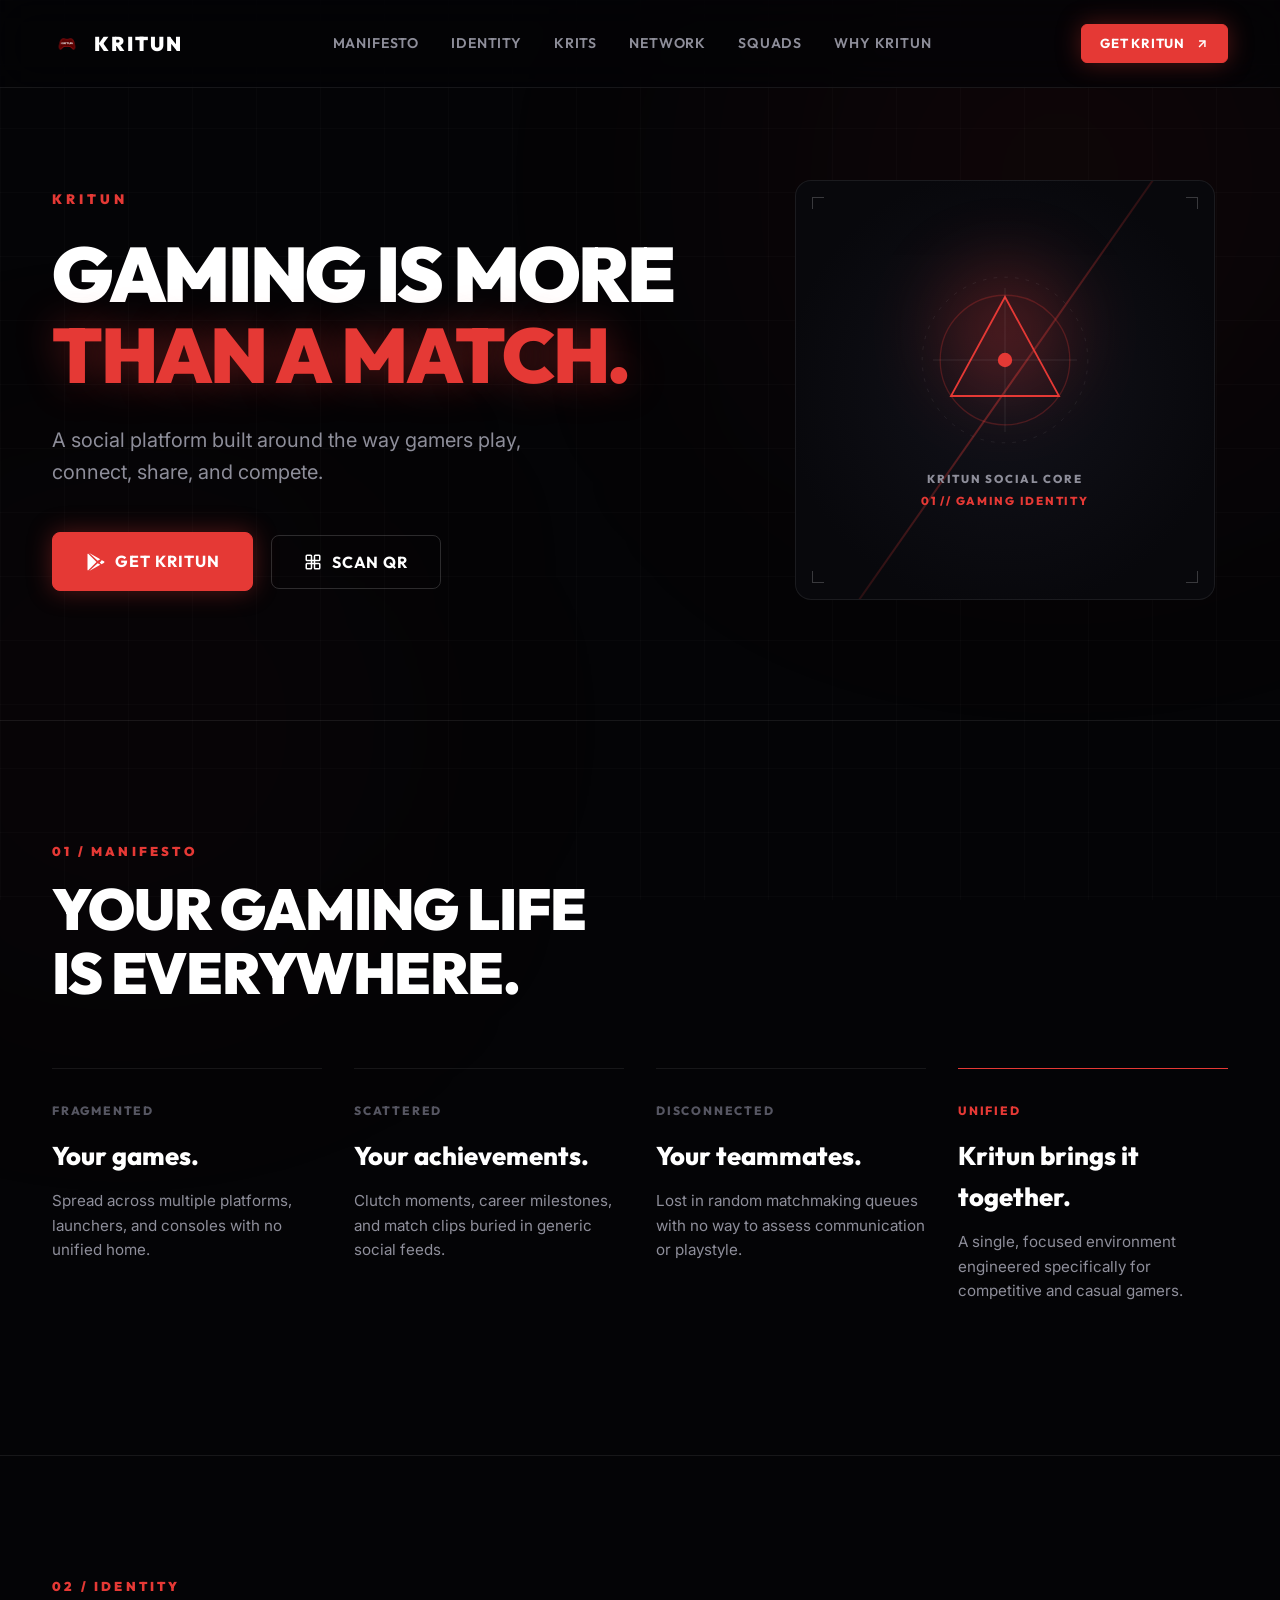
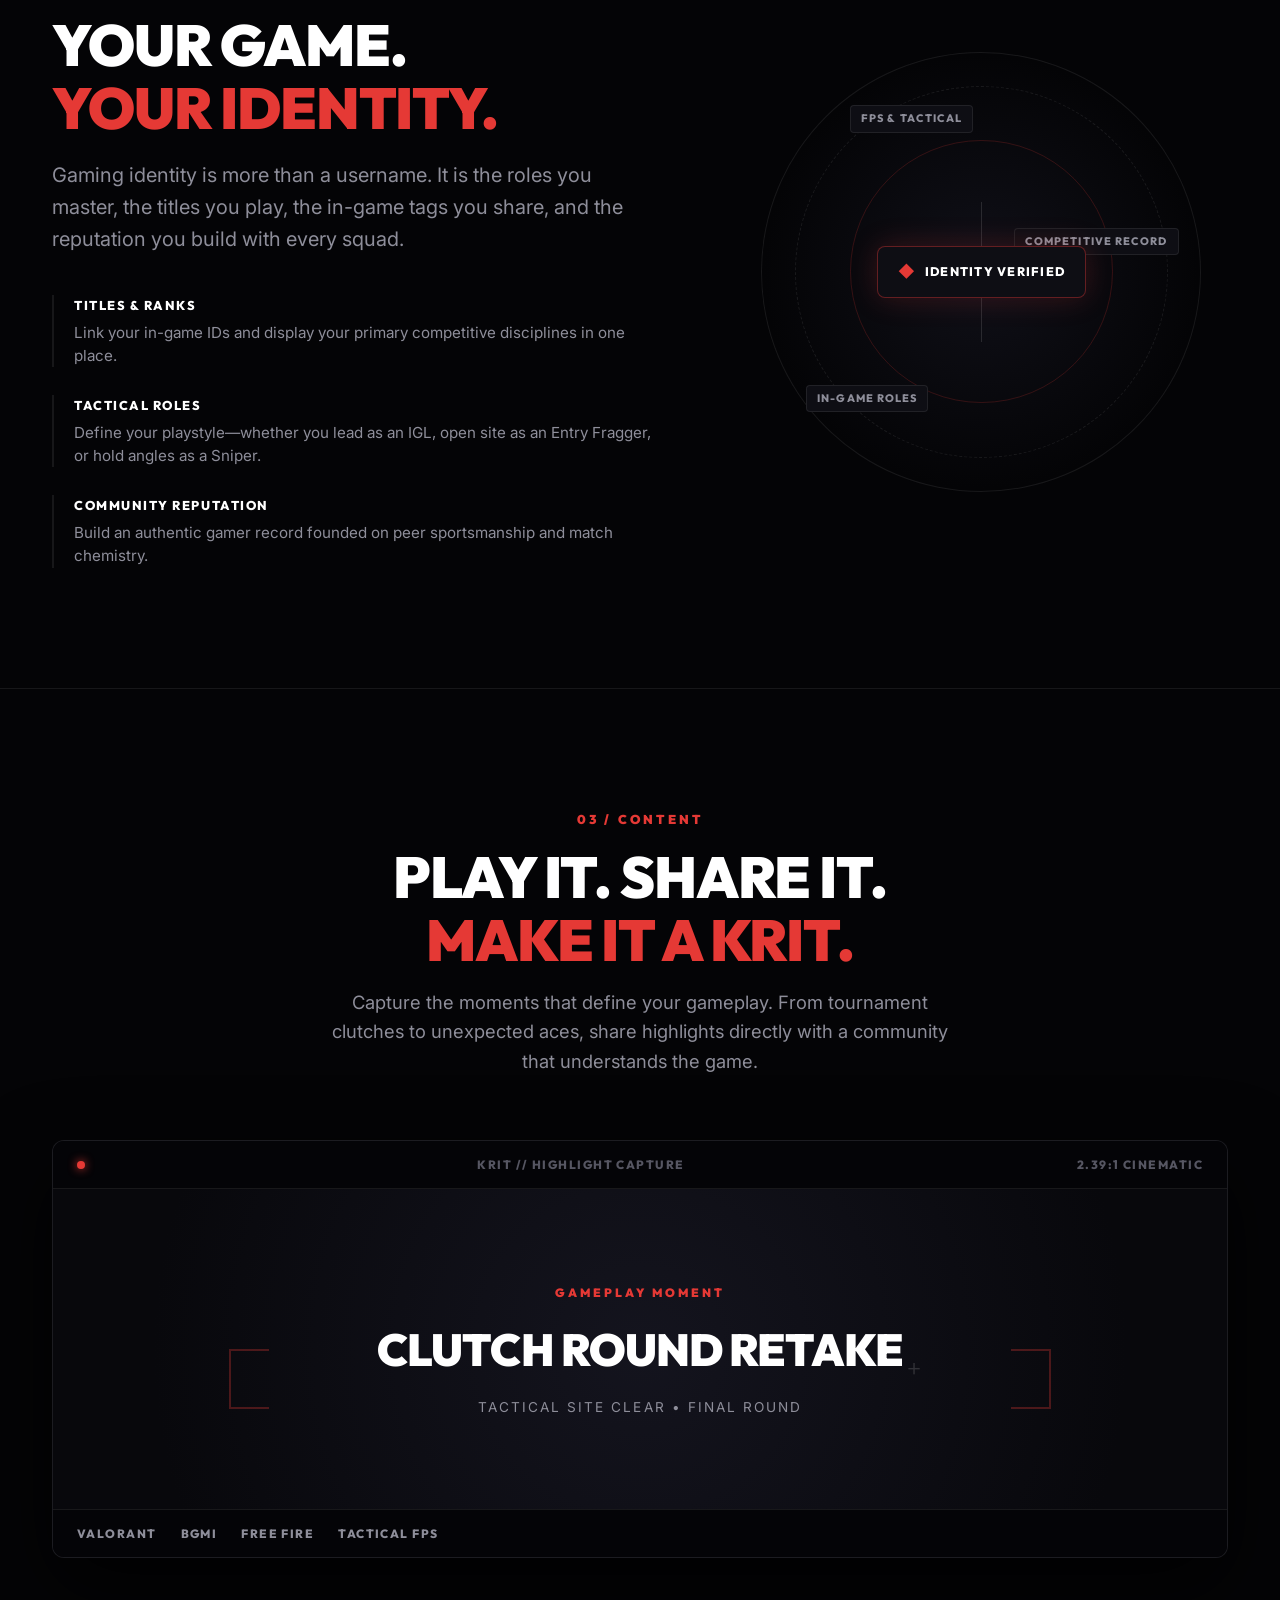
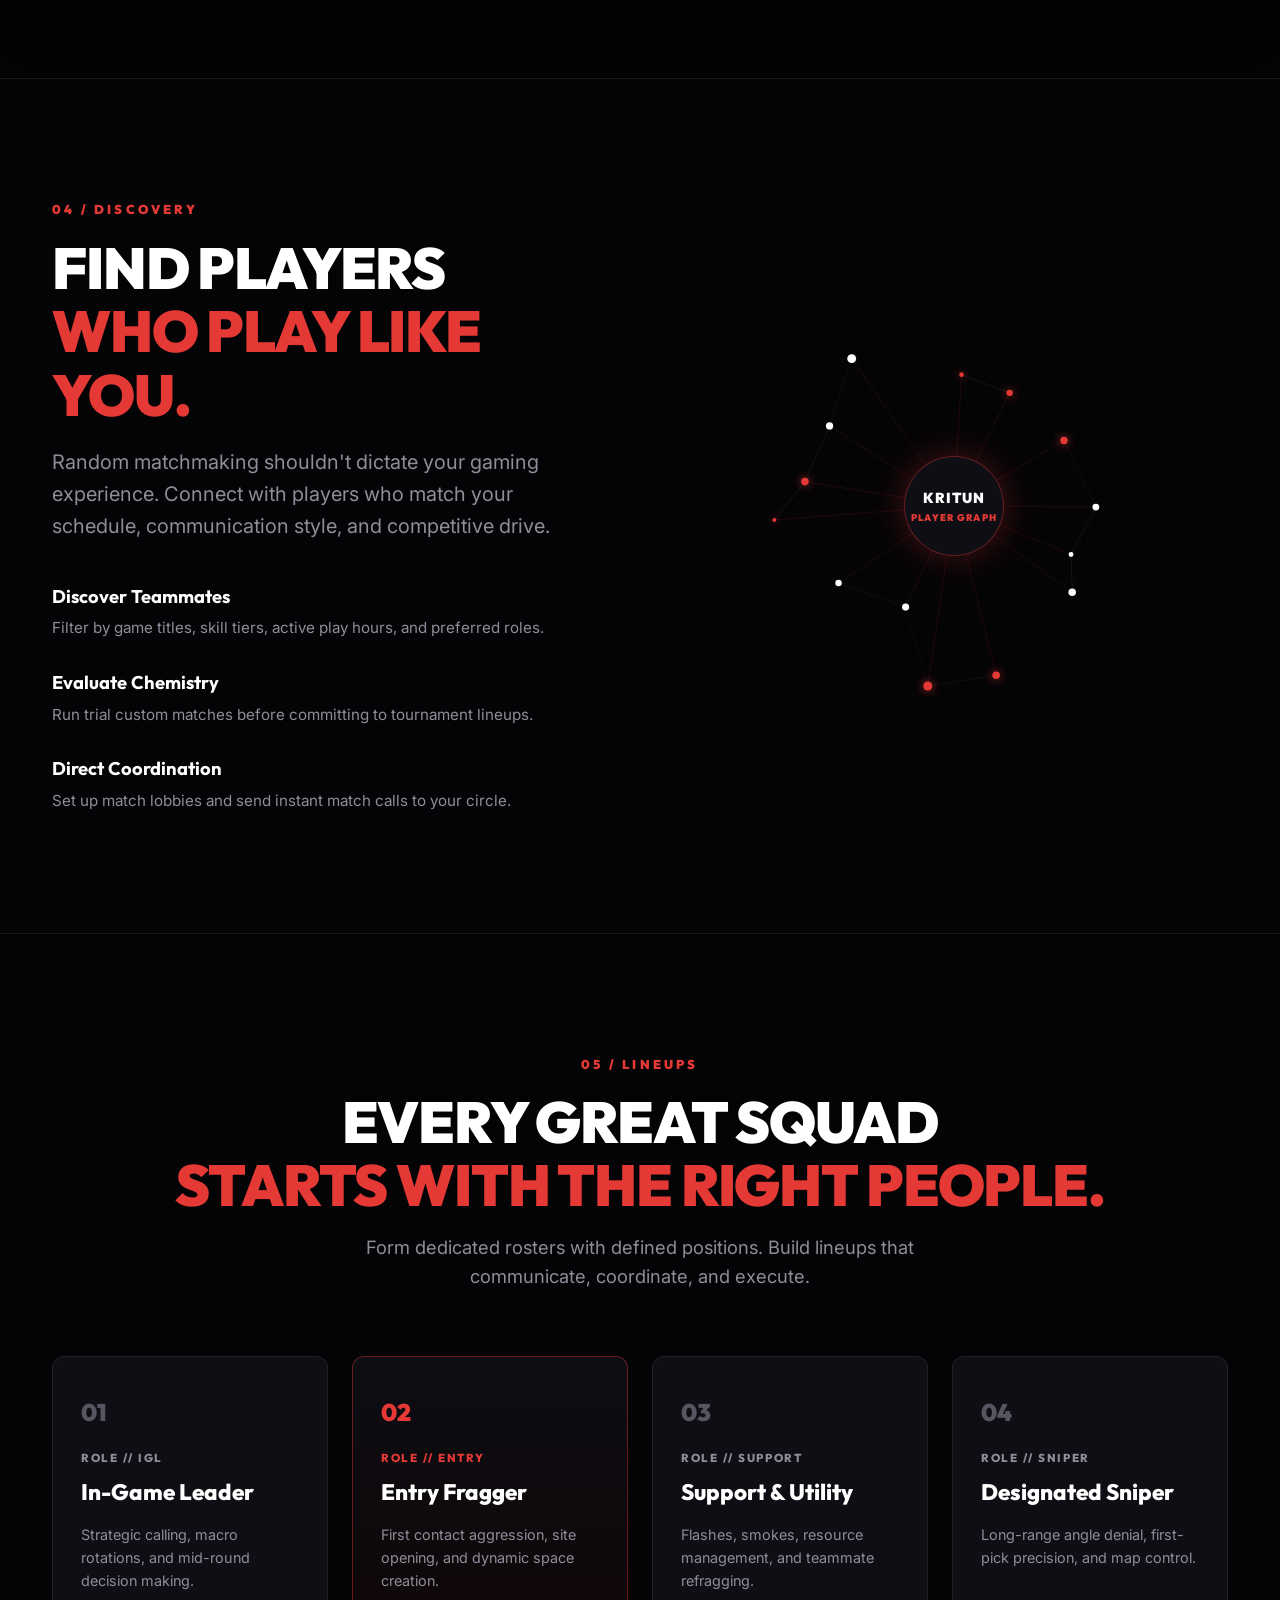
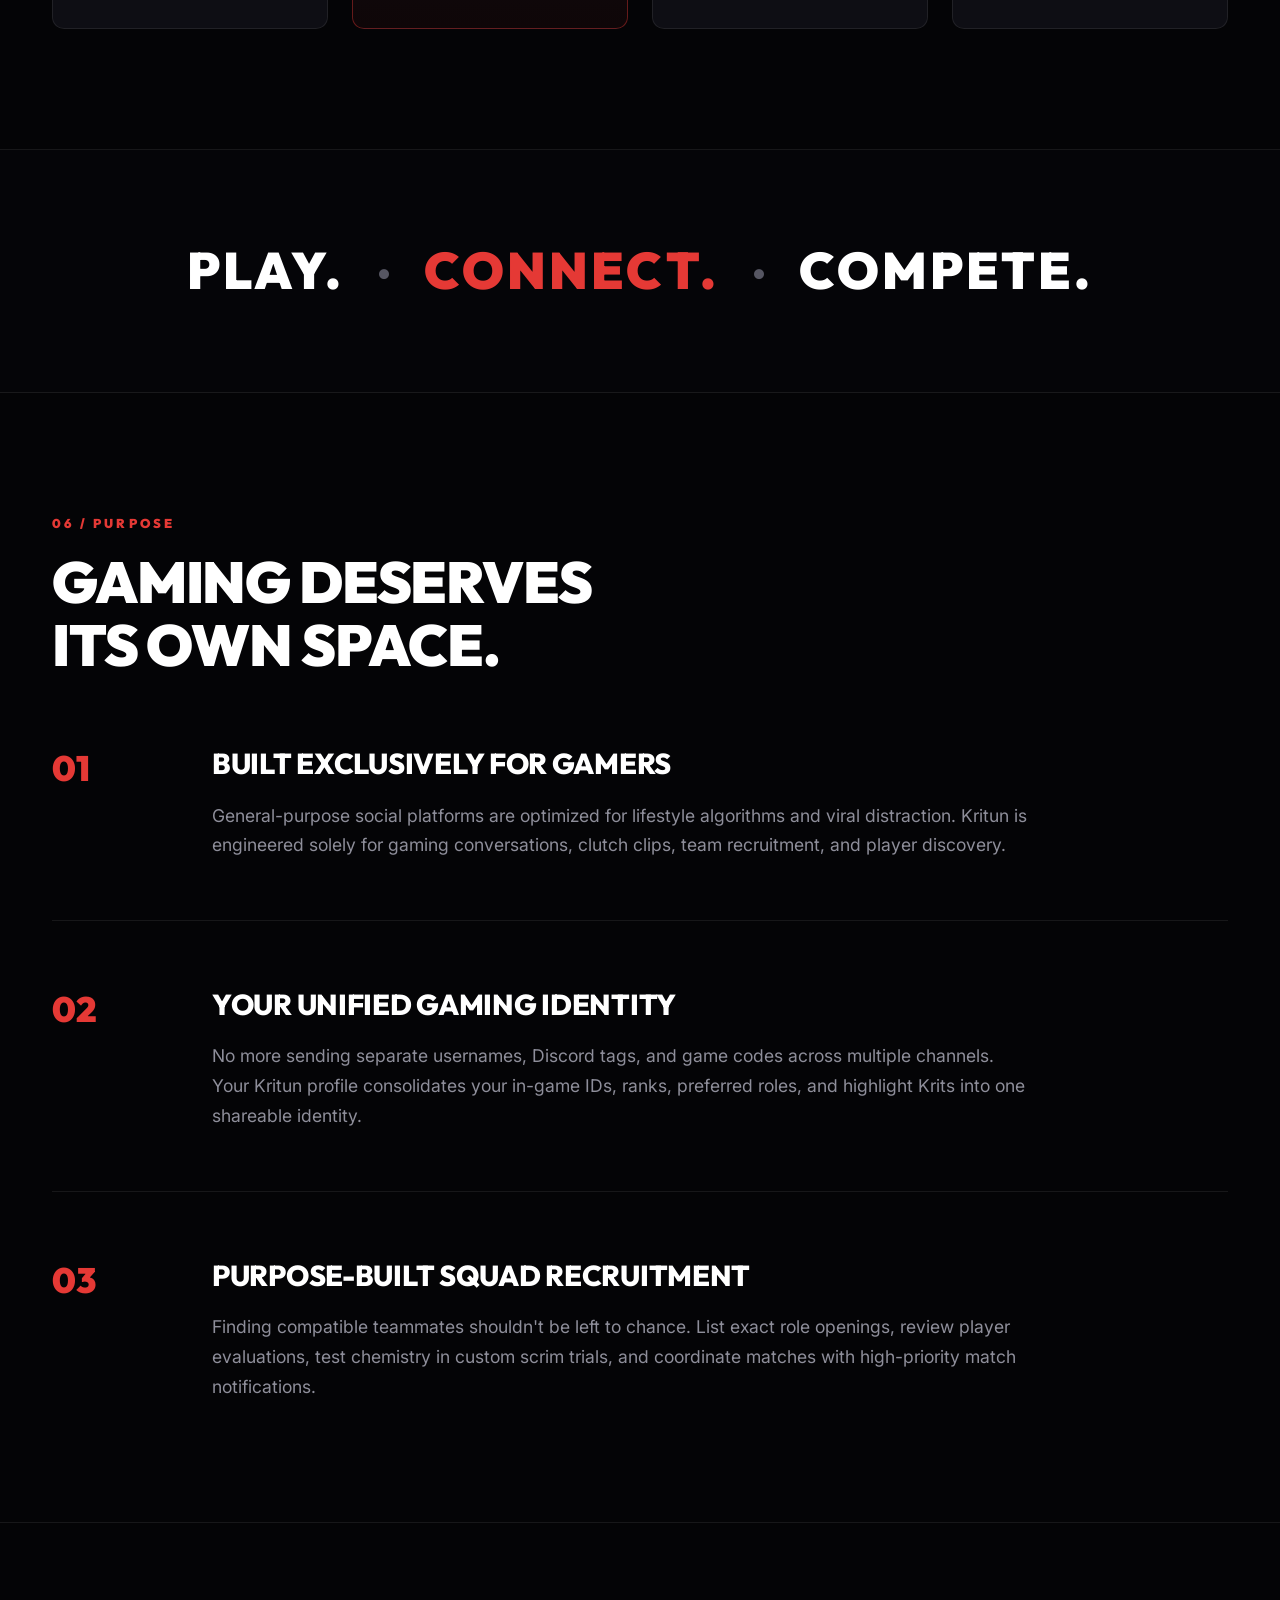
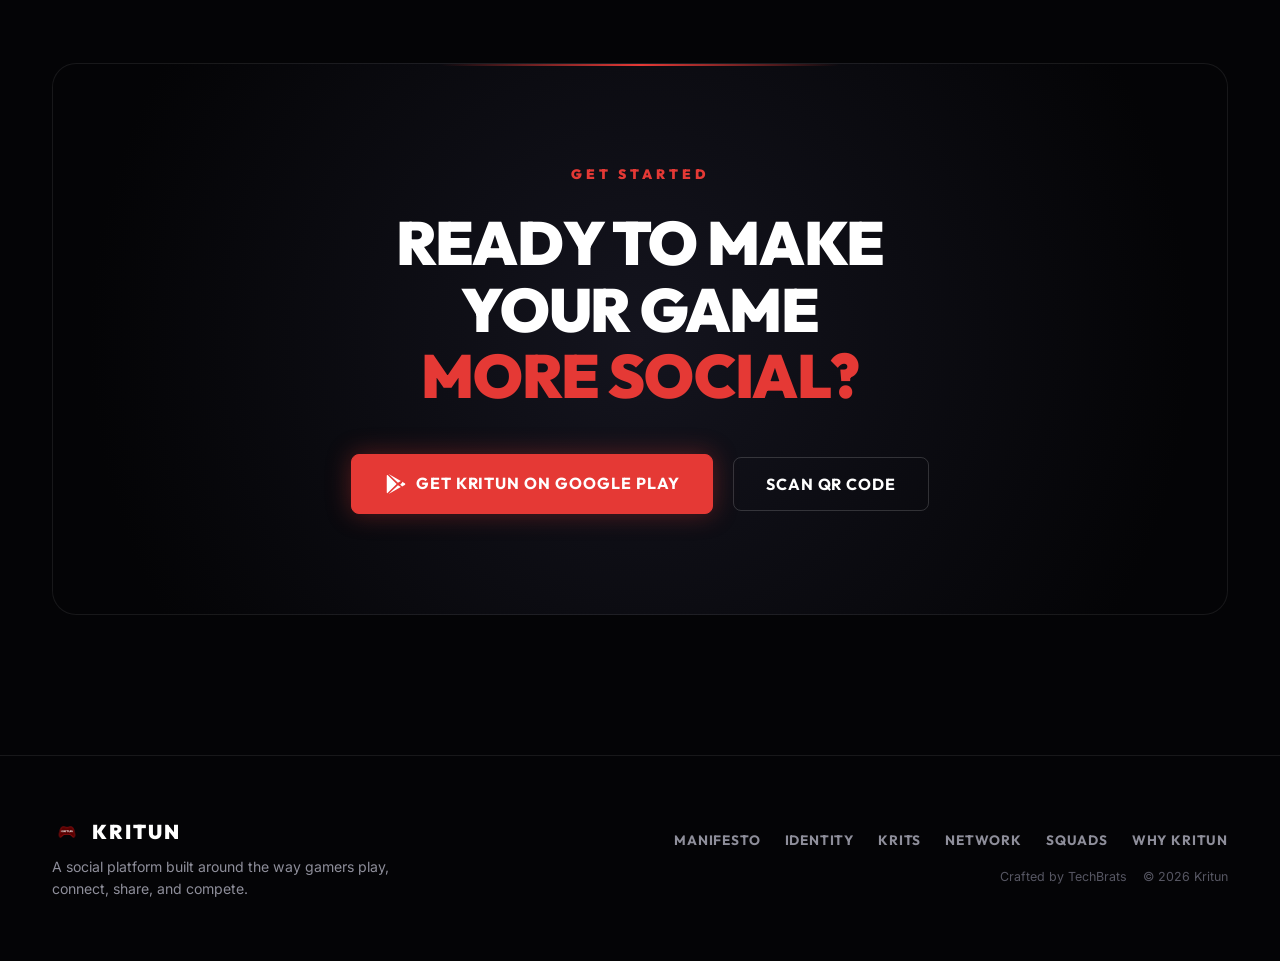
==== index.html @ 8cf515fc "feat: launch redesigned Kritun brand campaign website" ====
<!DOCTYPE html>
<html lang="en">
<head>
  <meta charset="UTF-8">
  <meta name="viewport" content="width=device-width, initial-scale=1.0">
  <title>KRITUN — Gaming Is More Than a Match</title>
  
  <!-- Meta & SEO Tags -->
  <meta name="description" content="Kritun is the dedicated social and community platform built around the way gamers play, connect, share, and compete.">
  <meta name="keywords" content="Kritun, Gaming Platform, Esports Community, Gamer Identity, Squads, Krits">
  <meta name="author" content="TechBrats">

  <!-- Open Graph -->
  <meta property="og:type" content="website">
  <meta property="og:title" content="KRITUN — Gaming Is More Than a Match">
  <meta property="og:description" content="A social platform built around the way gamers play, connect, share, and compete.">
  <meta property="og:image" content="assets/logo.png">

  <!-- Favicon -->
  <link rel="icon" type="image/png" href="assets/logo.png">

  <!-- Typography: Google Fonts (Outfit & Inter) -->
  <link rel="preconnect" href="https://fonts.googleapis.com">
  <link rel="preconnect" href="https://fonts.gstatic.com" crossorigin>
  <link href="https://fonts.googleapis.com/css2?family=Outfit:wght@400;500;600;700;800;900&family=Inter:wght@300;400;500;600;700&display=swap" rel="stylesheet">

  <link rel="stylesheet" href="style.css">
</head>
<body>

  <!-- Ambient Cinematic Background Lighting -->
  <div class="ambient-glow glow-hero"></div>
  <div class="ambient-glow glow-mid"></div>
  <div class="ambient-grid"></div>

  <!-- STICKY BRAND NAVIGATION -->
  <header class="navbar" id="navbar">
    <div class="container nav-container">
      <a href="#hero" class="nav-brand" aria-label="Kritun Home">
        <img src="assets/logo.png" alt="Kritun Logo" class="brand-logo-img">
        <span class="brand-name">KRITUN</span>
      </a>

      <nav class="nav-links" id="navLinks" aria-label="Main Navigation">
        <a href="#manifesto" class="nav-item">Manifesto</a>
        <a href="#identity" class="nav-item">Identity</a>
        <a href="#krits" class="nav-item">Krits</a>
        <a href="#network" class="nav-item">Network</a>
        <a href="#squads" class="nav-item">Squads</a>
        <a href="#why-kritun" class="nav-item">Why Kritun</a>
      </nav>

      <div class="nav-actions">
        <a href="https://play.google.com/store/apps/details?id=com.techbrats.kritun&pcampaignid=web_share" target="_blank" rel="noopener" class="btn btn-primary btn-nav">
          <span>Get Kritun</span>
          <svg viewBox="0 0 24 24" width="14" height="14" fill="none" stroke="currentColor" stroke-width="2.5">
            <line x1="7" y1="17" x2="17" y2="7"></line>
            <polyline points="7 7 17 7 17 17"></polyline>
          </svg>
        </a>

        <button class="mobile-menu-btn" id="mobileMenuBtn" aria-label="Open Menu" aria-expanded="false">
          <span></span>
          <span></span>
        </button>
      </div>
    </div>
  </header>

  <!-- FULLSCREEN MOBILE NAVIGATION -->
  <div class="mobile-nav-overlay" id="mobileNavOverlay" aria-hidden="true">
    <div class="mobile-nav-container">
      <div class="mobile-nav-top">
        <div class="nav-brand">
          <img src="assets/logo.png" alt="Kritun Logo" class="brand-logo-img">
          <span class="brand-name">KRITUN</span>
        </div>
        <button class="mobile-close-btn" id="mobileCloseBtn" aria-label="Close Menu">&times;</button>
      </div>

      <nav class="mobile-nav-list">
        <a href="#manifesto" class="mobile-link"><span>01</span> Manifesto</a>
        <a href="#identity" class="mobile-link"><span>02</span> Identity</a>
        <a href="#krits" class="mobile-link"><span>03</span> Krits</a>
        <a href="#network" class="mobile-link"><span>04</span> Network</a>
        <a href="#squads" class="mobile-link"><span>05</span> Squads</a>
        <a href="#why-kritun" class="mobile-link"><span>06</span> Why Kritun</a>
      </nav>

      <div class="mobile-nav-bottom">
        <a href="https://play.google.com/store/apps/details?id=com.techbrats.kritun&pcampaignid=web_share" target="_blank" rel="noopener" class="btn btn-primary btn-full">
          <span>Get Kritun on Google Play</span>
        </a>
      </div>
    </div>
  </div>

  <main>
    <!-- ================================================================= -->
    <!-- 01: HERO SECTION -->
    <!-- ================================================================= -->
    <section class="hero-section" id="hero">
      <div class="container hero-grid">
        
        <div class="hero-content">
          <div class="brand-kicker reveal">KRITUN</div>

          <h1 class="hero-headline reveal">
            GAMING IS MORE<br>
            <span class="hero-highlight">THAN A MATCH.</span>
          </h1>

          <p class="hero-description reveal">
            A social platform built around the way gamers play, connect, share, and compete.
          </p>

          <div class="hero-actions reveal">
            <a href="https://play.google.com/store/apps/details?id=com.techbrats.kritun&pcampaignid=web_share" target="_blank" rel="noopener" class="btn btn-primary btn-hero">
              <svg viewBox="0 0 24 24" width="20" height="20" fill="currentColor">
                <path d="M3.609 1.814L13.792 12 3.61 22.186a2.29 2.29 0 0 1-.61-.91V2.724c.14-.35.35-.67.61-.91zm11.606 11.61L18.4 15.2l-13.37 7.64 10.185-9.416zm0-2.848L5.03 1.16 18.4 8.8l-3.185 1.776zM19.78 9.58l2.84 1.62c.9.52.9 1.36 0 1.87l-2.84 1.62-2.12-2.12 2.12-1.99z"/>
              </svg>
              <span>GET KRITUN</span>
            </a>

            <button class="btn btn-ghost btn-hero" id="openQrBtn" aria-haspopup="dialog">
              <svg viewBox="0 0 24 24" width="18" height="18" fill="none" stroke="currentColor" stroke-width="2">
                <rect x="3" y="3" width="7" height="7" rx="1"></rect>
                <rect x="14" y="3" width="7" height="7" rx="1"></rect>
                <rect x="14" y="14" width="7" height="7" rx="1"></rect>
                <rect x="3" y="14" width="7" height="7" rx="1"></rect>
                <path d="M7 7h.01M17 7h.01M7 17h.01M17 17h.01M10 10h4v4h-4z"></path>
              </svg>
              <span>SCAN QR</span>
            </button>
          </div>
        </div>

        <!-- Cinematic Gaming Visual Composition -->
        <div class="hero-visual reveal">
          <div class="hero-art-frame">
            <div class="art-light-beam"></div>
            <div class="art-crosshair top-left"></div>
            <div class="art-crosshair top-right"></div>
            <div class="art-crosshair bottom-left"></div>
            <div class="art-crosshair bottom-right"></div>

            <div class="hero-emblem-wrapper">
              <div class="hero-emblem-glow"></div>
              <svg class="hero-emblem-svg" viewBox="0 0 200 200" fill="none" xmlns="http://www.w3.org/2000/svg">
                <circle cx="100" cy="100" r="92" stroke="rgba(255, 255, 255, 0.08)" stroke-width="1" stroke-dasharray="4 8"/>
                <circle cx="100" cy="100" r="72" stroke="rgba(229, 57, 53, 0.25)" stroke-width="1.5"/>
                <polygon points="100,30 160,140 40,140" stroke="#E53935" stroke-width="2" fill="rgba(229, 57, 53, 0.04)"/>
                <line x1="100" y1="20" x2="100" y2="180" stroke="rgba(255, 255, 255, 0.1)" stroke-width="1"/>
                <line x1="20" y1="100" x2="180" y2="100" stroke="rgba(255, 255, 255, 0.1)" stroke-width="1"/>
                <circle cx="100" cy="100" r="8" fill="#E53935"/>
              </svg>
              <div class="emblem-caption">
                <span>KRITUN SOCIAL CORE</span>
                <span class="emblem-code">01 // GAMING IDENTITY</span>
              </div>
            </div>
          </div>
        </div>

      </div>
    </section>

    <!-- ================================================================= -->
    <!-- 02: THE PROBLEM (MANIFESTO) -->
    <!-- ================================================================= -->
    <section class="manifesto-section" id="manifesto">
      <div class="container">
        
        <div class="editorial-header reveal">
          <span class="editorial-num">01 / MANIFESTO</span>
          <h2 class="editorial-title">
            YOUR GAMING LIFE<br>
            IS EVERYWHERE.
          </h2>
        </div>

        <div class="manifesto-flow reveal">
          <div class="manifesto-pillar">
            <span class="pillar-label">FRAGMENTED</span>
            <h3>Your games.</h3>
            <p>Spread across multiple platforms, launchers, and consoles with no unified home.</p>
          </div>

          <div class="manifesto-pillar">
            <span class="pillar-label">SCATTERED</span>
            <h3>Your achievements.</h3>
            <p>Clutch moments, career milestones, and match clips buried in generic social feeds.</p>
          </div>

          <div class="manifesto-pillar">
            <span class="pillar-label">DISCONNECTED</span>
            <h3>Your teammates.</h3>
            <p>Lost in random matchmaking queues with no way to assess communication or playstyle.</p>
          </div>

          <div class="manifesto-pillar highlight-pillar">
            <span class="pillar-label red">UNIFIED</span>
            <h3>Kritun brings it together.</h3>
            <p>A single, focused environment engineered specifically for competitive and casual gamers.</p>
          </div>
        </div>

      </div>
    </section>

    <!-- ================================================================= -->
    <!-- 03: GAMER IDENTITY -->
    <!-- ================================================================= -->
    <section class="identity-section" id="identity">
      <div class="container">
        
        <div class="identity-layout">
          <div class="identity-content reveal">
            <span class="editorial-num">02 / IDENTITY</span>
            <h2 class="editorial-title">
              YOUR GAME.<br>
              <span class="text-crimson">YOUR IDENTITY.</span>
            </h2>
            <p class="editorial-lead">
              Gaming identity is more than a username. It is the roles you master, the titles you play, the in-game tags you share, and the reputation you build with every squad.
            </p>

            <div class="identity-motifs">
              <div class="motif-item">
                <span class="motif-tag">TITLES & RANKS</span>
                <p>Link your in-game IDs and display your primary competitive disciplines in one place.</p>
              </div>
              <div class="motif-item">
                <span class="motif-tag">TACTICAL ROLES</span>
                <p>Define your playstyle—whether you lead as an IGL, open site as an Entry Fragger, or hold angles as a Sniper.</p>
              </div>
              <div class="motif-item">
                <span class="motif-tag">COMMUNITY REPUTATION</span>
                <p>Build an authentic gamer record founded on peer sportsmanship and match chemistry.</p>
              </div>
            </div>
          </div>

          <!-- Abstract Identity Graphic -->
          <div class="identity-visual reveal">
            <div class="abstract-silhouette-art">
              <div class="silhouette-ring outer"></div>
              <div class="silhouette-ring inner"></div>
              
              <div class="tactical-crosshair-box">
                <div class="cross-line h-line"></div>
                <div class="cross-line v-line"></div>
                <div class="badge-emblem">
                  <span class="badge-symbol">◆</span>
                  <span class="badge-text">IDENTITY VERIFIED</span>
                </div>
              </div>

              <div class="identity-tags-orbit">
                <span class="orbit-chip pos-1">FPS & TACTICAL</span>
                <span class="orbit-chip pos-2">IN-GAME ROLES</span>
                <span class="orbit-chip pos-3">COMPETITIVE RECORD</span>
              </div>
            </div>
          </div>
        </div>

      </div>
    </section>

    <!-- ================================================================= -->
    <!-- 04: KRITS (CONTENT ENGINE) -->
    <!-- ================================================================= -->
    <section class="krits-section" id="krits">
      <div class="container">
        
        <div class="editorial-header text-center reveal">
          <span class="editorial-num">03 / CONTENT</span>
          <h2 class="editorial-title">
            PLAY IT. SHARE IT.<br>
            <span class="text-crimson">MAKE IT A KRIT.</span>
          </h2>
          <p class="editorial-desc">
            Capture the moments that define your gameplay. From tournament clutches to unexpected aces, share highlights directly with a community that understands the game.
          </p>
        </div>

        <!-- Cinematic Widescreen Frame Visual -->
        <div class="cinematic-showcase reveal">
          <div class="cinematic-frame">
            <div class="frame-letterbox top">
              <span class="rec-dot"></span>
              <span class="frame-meta">KRIT // HIGHLIGHT CAPTURE</span>
              <span class="frame-aspect">2.39:1 CINEMATIC</span>
            </div>

            <div class="frame-center-art">
              <div class="clutch-title-display">
                <span class="clutch-tag">GAMEPLAY MOMENT</span>
                <h3 class="clutch-main-title">CLUTCH ROUND RETAKE</h3>
                <span class="clutch-sub">TACTICAL SITE CLEAR • FINAL ROUND</span>
              </div>

              <div class="clutch-hud-elements">
                <div class="hud-bracket left"></div>
                <div class="hud-bracket right"></div>
                <div class="hud-cross">＋</div>
              </div>
            </div>

            <div class="frame-letterbox bottom">
              <span class="frame-tag-item">VALORANT</span>
              <span class="frame-tag-item">BGMI</span>
              <span class="frame-tag-item">FREE FIRE</span>
              <span class="frame-tag-item">TACTICAL FPS</span>
            </div>
          </div>
        </div>

      </div>
    </section>

    <!-- ================================================================= -->
    <!-- 05: FIND YOUR PEOPLE (THE NETWORK) -->
    <!-- ================================================================= -->
    <section class="network-section" id="network">
      <div class="container">
        
        <div class="network-layout">
          <div class="network-content reveal">
            <span class="editorial-num">04 / DISCOVERY</span>
            <h2 class="editorial-title">
              FIND PLAYERS<br>
              <span class="text-crimson">WHO PLAY LIKE YOU.</span>
            </h2>
            <p class="editorial-lead">
              Random matchmaking shouldn't dictate your gaming experience. Connect with players who match your schedule, communication style, and competitive drive.
            </p>

            <div class="network-points">
              <div class="net-point">
                <strong>Discover Teammates</strong>
                <p>Filter by game titles, skill tiers, active play hours, and preferred roles.</p>
              </div>
              <div class="net-point">
                <strong>Evaluate Chemistry</strong>
                <p>Run trial custom matches before committing to tournament lineups.</p>
              </div>
              <div class="net-point">
                <strong>Direct Coordination</strong>
                <p>Set up match lobbies and send instant match calls to your circle.</p>
              </div>
            </div>
          </div>

          <!-- Abstract Network Constellation Visual -->
          <div class="network-visual reveal">
            <div class="network-constellation">
              <canvas id="networkCanvas" width="480" height="480"></canvas>
              <div class="network-center-pulse">
                <span>KRITUN</span>
                <small>PLAYER GRAPH</small>
              </div>
            </div>
          </div>
        </div>

      </div>
    </section>

    <!-- ================================================================= -->
    <!-- 06: SQUADS -->
    <!-- ================================================================= -->
    <section class="squads-section" id="squads">
      <div class="container">
        
        <div class="editorial-header text-center reveal">
          <span class="editorial-num">05 / LINEUPS</span>
          <h2 class="editorial-title">
            EVERY GREAT SQUAD<br>
            <span class="text-crimson">STARTS WITH THE RIGHT PEOPLE.</span>
          </h2>
          <p class="editorial-desc">
            Form dedicated rosters with defined positions. Build lineups that communicate, coordinate, and execute.
          </p>
        </div>

        <!-- Tactical Lineup Visual Array -->
        <div class="tactical-lineup-array reveal">
          <div class="tactical-role-column">
            <div class="role-emblem">01</div>
            <span class="role-code">ROLE // IGL</span>
            <h4>In-Game Leader</h4>
            <p>Strategic calling, macro rotations, and mid-round decision making.</p>
          </div>

          <div class="tactical-role-column highlight-role">
            <div class="role-emblem red">02</div>
            <span class="role-code red">ROLE // ENTRY</span>
            <h4>Entry Fragger</h4>
            <p>First contact aggression, site opening, and dynamic space creation.</p>
          </div>

          <div class="tactical-role-column">
            <div class="role-emblem">03</div>
            <span class="role-code">ROLE // SUPPORT</span>
            <h4>Support & Utility</h4>
            <p>Flashes, smokes, resource management, and teammate refragging.</p>
          </div>

          <div class="tactical-role-column">
            <div class="role-emblem">04</div>
            <span class="role-code">ROLE // SNIPER</span>
            <h4>Designated Sniper</h4>
            <p>Long-range angle denial, first-pick precision, and map control.</p>
          </div>
        </div>

      </div>
    </section>

    <!-- ================================================================= -->
    <!-- 07: COMMUNITY MANTRA (PLAY • CONNECT • COMPETE) -->
    <!-- ================================================================= -->
    <section class="mantra-section">
      <div class="container">
        <div class="mantra-banner reveal">
          <span class="mantra-word">PLAY.</span>
          <span class="mantra-dot">•</span>
          <span class="mantra-word text-crimson">CONNECT.</span>
          <span class="mantra-dot">•</span>
          <span class="mantra-word">COMPETE.</span>
        </div>
      </div>
    </section>

    <!-- ================================================================= -->
    <!-- 08: WHY KRITUN (EDITORIAL SECTION) -->
    <!-- ================================================================= -->
    <section class="why-section" id="why-kritun">
      <div class="container">
        
        <div class="editorial-header reveal">
          <span class="editorial-num">06 / PURPOSE</span>
          <h2 class="editorial-title">
            GAMING DESERVES<br>
            ITS OWN SPACE.
          </h2>
        </div>

        <!-- 3 Large Statements Separated by Whitespace -->
        <div class="editorial-statements">
          
          <div class="statement-row reveal">
            <div class="statement-num">01</div>
            <div class="statement-body">
              <h3>BUILT EXCLUSIVELY FOR GAMERS</h3>
              <p>
                General-purpose social platforms are optimized for lifestyle algorithms and viral distraction. Kritun is engineered solely for gaming conversations, clutch clips, team recruitment, and player discovery.
              </p>
            </div>
          </div>

          <div class="statement-row reveal">
            <div class="statement-num">02</div>
            <div class="statement-body">
              <h3>YOUR UNIFIED GAMING IDENTITY</h3>
              <p>
                No more sending separate usernames, Discord tags, and game codes across multiple channels. Your Kritun profile consolidates your in-game IDs, ranks, preferred roles, and highlight Krits into one shareable identity.
              </p>
            </div>
          </div>

          <div class="statement-row reveal">
            <div class="statement-num">03</div>
            <div class="statement-body">
              <h3>PURPOSE-BUILT SQUAD RECRUITMENT</h3>
              <p>
                Finding compatible teammates shouldn't be left to chance. List exact role openings, review player evaluations, test chemistry in custom scrim trials, and coordinate matches with high-priority match notifications.
              </p>
            </div>
          </div>

        </div>

      </div>
    </section>

    <!-- ================================================================= -->
    <!-- 09: FINAL DOWNLOAD CAMPAIGN CTA -->
    <!-- ================================================================= -->
    <section class="download-section" id="download">
      <div class="container">
        <div class="download-canvas reveal">
          <div class="download-inner">
            <div class="brand-kicker">GET STARTED</div>
            
            <h2 class="download-headline">
              READY TO MAKE<br>
              YOUR GAME<br>
              <span class="text-crimson">MORE SOCIAL?</span>
            </h2>

            <div class="download-actions">
              <a href="https://play.google.com/store/apps/details?id=com.techbrats.kritun&pcampaignid=web_share" target="_blank" rel="noopener" class="btn btn-primary btn-hero">
                <svg viewBox="0 0 24 24" width="22" height="22" fill="currentColor">
                  <path d="M3.609 1.814L13.792 12 3.61 22.186a2.29 2.29 0 0 1-.61-.91V2.724c.14-.35.35-.67.61-.91zm11.606 11.61L18.4 15.2l-13.37 7.64 10.185-9.416zm0-2.848L5.03 1.16 18.4 8.8l-3.185 1.776zM19.78 9.58l2.84 1.62c.9.52.9 1.36 0 1.87l-2.84 1.62-2.12-2.12 2.12-1.99z"/>
                </svg>
                <span>GET KRITUN ON GOOGLE PLAY</span>
              </a>

              <button class="btn btn-ghost btn-hero" id="openQrBtn2" aria-haspopup="dialog">
                <span>SCAN QR CODE</span>
              </button>
            </div>
          </div>
        </div>
      </div>
    </section>
  </main>

  <!-- QR CODE MODAL -->
  <div class="modal-backdrop" id="qrModal" role="dialog" aria-modal="true" aria-labelledby="qrModalTitle" aria-hidden="true">
    <div class="modal-card">
      <button class="modal-close-btn" id="closeQrBtn" aria-label="Close modal">&times;</button>
      <img src="assets/logo.png" alt="Kritun" class="modal-logo">
      <h3 id="qrModalTitle">Get Kritun</h3>
      <p>Scan with your phone to open Kritun on Google Play.</p>
      
      <div class="qr-box">
        <img src="https://api.qrserver.com/v1/create-qr-code/?size=200x200&data=https%3A%2F%2Fplay.google.com%2Fstore%2Fapps%2Fdetails%3Fid%3Dcom.techbrats.kritun%26pcampaignid%3Dweb_share&color=ffffff&bgcolor=08080c&margin=1" alt="Kritun Google Play Store QR Code" class="qr-image" width="180" height="180">
      </div>

      <a href="https://play.google.com/store/apps/details?id=com.techbrats.kritun&pcampaignid=web_share" target="_blank" rel="noopener" class="btn btn-ghost btn-sm">Direct Store Link</a>
    </div>
  </div>

  <!-- FOOTER -->
  <footer class="footer">
    <div class="container footer-container">
      <div class="footer-left">
        <a href="#hero" class="footer-brand">
          <img src="assets/logo.png" alt="Kritun Logo" class="brand-logo-img">
          <span class="brand-name">KRITUN</span>
        </a>
        <p class="footer-tagline">A social platform built around the way gamers play, connect, share, and compete.</p>
      </div>

      <div class="footer-right">
        <div class="footer-nav">
          <a href="#manifesto">Manifesto</a>
          <a href="#identity">Identity</a>
          <a href="#krits">Krits</a>
          <a href="#network">Network</a>
          <a href="#squads">Squads</a>
          <a href="#why-kritun">Why Kritun</a>
        </div>
        <div class="footer-meta">
          <span>Crafted by TechBrats</span>
          <span>&copy; <span id="copyrightYear"></span> Kritun</span>
        </div>
      </div>
    </div>
  </footer>

  <script src="script.js"></script>
</body>
</html>
---- style.css ----
/* ==========================================================================
   KRITUN — OFFICIAL BRAND CAMPAIGN STYLESHEET
   Design Standard: Dark, Premium, Bold, Editorial Gaming Identity, Minimal & Confident
   Zero App Screenshots • Zero Fake Mockups • Zero Fake Data
   ========================================================================== */

:root {
  /* Obsidian Base Palette */
  --bg-void: #040406;
  --bg-deep: #08080C;
  --bg-surface: #0E0E14;
  --bg-surface-elevated: #14141C;

  /* Brand Crimson Accent */
  --crimson: #E53935;
  --crimson-hover: #D32F2F;
  --crimson-glow: rgba(229, 57, 53, 0.28);
  --crimson-subtle: rgba(229, 57, 53, 0.1);

  /* Subtle Cyber Accents */
  --cyan-accent: #00E5FF;
  --cyan-subtle: rgba(0, 229, 255, 0.1);

  /* Borders & Rules */
  --border-hairline: rgba(255, 255, 255, 0.08);
  --border-light: rgba(255, 255, 255, 0.16);
  --border-crimson: rgba(229, 57, 53, 0.4);

  /* Typography */
  --text-pure: #FFFFFF;
  --text-muted: #8E8E9A;
  --text-subtle: #565662;

  --font-display: 'Outfit', -apple-system, BlinkMacSystemFont, sans-serif;
  --font-body: 'Inter', -apple-system, BlinkMacSystemFont, sans-serif;

  /* Motion & Easing */
  --ease-editorial: cubic-bezier(0.16, 1, 0.3, 1);
  --trans-fast: 0.2s ease;
  --trans-smooth: 0.5s var(--ease-editorial);
}

/* ==========================================================================
   RESET & FOUNDATION
   ========================================================================== */

*, *::before, *::after {
  box-sizing: border-box;
  margin: 0;
  padding: 0;
}

html {
  scroll-behavior: smooth;
  background-color: var(--bg-void);
  color: var(--text-pure);
  font-family: var(--font-body);
  font-size: 16px;
  line-height: 1.6;
  -webkit-font-smoothing: antialiased;
  -moz-osx-font-smoothing: grayscale;
  overflow-x: hidden;
}

body {
  background-color: var(--bg-void);
  color: var(--text-pure);
  min-height: 100vh;
  position: relative;
  overflow-x: hidden;
}

a {
  text-decoration: none;
  color: inherit;
  transition: color var(--trans-fast);
}

button {
  border: none;
  outline: none;
  background: none;
  font-family: inherit;
  cursor: pointer;
}

img {
  max-width: 100%;
  height: auto;
  display: block;
}

.container {
  width: 100%;
  max-width: 1240px;
  margin: 0 auto;
  padding: 0 32px;
}

/* Ambient Background Motifs */
.ambient-grid {
  position: fixed;
  top: 0;
  left: 0;
  width: 100vw;
  height: 100vh;
  background-image:
    linear-gradient(to right, rgba(255, 255, 255, 0.018) 1px, transparent 1px),
    linear-gradient(to bottom, rgba(255, 255, 255, 0.018) 1px, transparent 1px);
  background-size: 64px 64px;
  pointer-events: none;
  z-index: 0;
}

.ambient-glow {
  position: fixed;
  border-radius: 50%;
  filter: blur(160px);
  pointer-events: none;
  z-index: 0;
}

.glow-hero {
  top: -120px;
  right: -80px;
  width: 600px;
  height: 600px;
  background: radial-gradient(circle, rgba(229, 57, 53, 0.16) 0%, transparent 70%);
}

.glow-mid {
  top: 50%;
  left: -150px;
  width: 550px;
  height: 550px;
  background: radial-gradient(circle, rgba(229, 57, 53, 0.08) 0%, transparent 70%);
}

/* ==========================================================================
   NAVIGATION
   ========================================================================== */

.navbar {
  position: fixed;
  top: 0;
  left: 0;
  width: 100%;
  z-index: 100;
  padding: 24px 0;
  background: rgba(4, 4, 6, 0.7);
  backdrop-filter: blur(20px);
  -webkit-backdrop-filter: blur(20px);
  border-bottom: 1px solid var(--border-hairline);
  transition: padding var(--trans-fast), background var(--trans-fast);
}

.navbar.scrolled {
  padding: 14px 0;
  background: rgba(4, 4, 6, 0.95);
}

.nav-container {
  display: flex;
  align-items: center;
  justify-content: space-between;
}

.nav-brand {
  display: flex;
  align-items: center;
  gap: 12px;
}

.brand-logo-img {
  width: 30px;
  height: 30px;
  object-fit: contain;
}

.brand-name {
  font-family: var(--font-display);
  font-weight: 900;
  font-size: 1.25rem;
  letter-spacing: 0.1em;
  color: #FFFFFF;
}

.nav-links {
  display: flex;
  align-items: center;
  gap: 32px;
}

.nav-item {
  font-family: var(--font-display);
  font-size: 0.88rem;
  font-weight: 600;
  letter-spacing: 0.06em;
  text-transform: uppercase;
  color: var(--text-muted);
  transition: color var(--trans-fast);
}

.nav-item:hover {
  color: #FFFFFF;
}

.nav-actions {
  display: flex;
  align-items: center;
  gap: 16px;
}

.mobile-menu-btn {
  display: none;
  flex-direction: column;
  gap: 6px;
  width: 32px;
  padding: 4px;
}

.mobile-menu-btn span {
  display: block;
  height: 2px;
  width: 100%;
  background: #FFFFFF;
  border-radius: 2px;
}

/* Fullscreen Mobile Drawer */
.mobile-nav-overlay {
  position: fixed;
  top: 0;
  left: 0;
  width: 100vw;
  height: 100vh;
  background: var(--bg-void);
  z-index: 999;
  opacity: 0;
  pointer-events: none;
  transition: opacity 0.35s ease;
  display: flex;
  flex-direction: column;
}

.mobile-nav-overlay.open {
  opacity: 1;
  pointer-events: auto;
}

.mobile-nav-container {
  padding: 24px;
  display: flex;
  flex-direction: column;
  height: 100%;
}

.mobile-nav-top {
  display: flex;
  align-items: center;
  justify-content: space-between;
  padding-bottom: 24px;
  border-bottom: 1px solid var(--border-hairline);
}

.mobile-close-btn {
  font-size: 2.2rem;
  color: var(--text-muted);
  line-height: 1;
}

.mobile-nav-list {
  display: flex;
  flex-direction: column;
  gap: 24px;
  padding: 48px 0;
  flex: 1;
}

.mobile-link {
  font-family: var(--font-display);
  font-size: 1.75rem;
  font-weight: 800;
  letter-spacing: -0.02em;
  color: #FFFFFF;
  display: flex;
  align-items: baseline;
  gap: 16px;
}

.mobile-link span {
  font-size: 0.85rem;
  color: var(--crimson);
  font-weight: 700;
}

.mobile-nav-bottom {
  padding-top: 24px;
  border-top: 1px solid var(--border-hairline);
}

/* ==========================================================================
   BUTTONS
   ========================================================================== */

.btn {
  display: inline-flex;
  align-items: center;
  justify-content: center;
  gap: 10px;
  font-family: var(--font-display);
  font-weight: 700;
  letter-spacing: 0.06em;
  text-transform: uppercase;
  border-radius: 8px;
  padding: 12px 24px;
  font-size: 0.9rem;
  transition: all var(--trans-fast);
  cursor: pointer;
}

.btn-primary {
  background: var(--crimson);
  color: #FFFFFF;
  border: 1px solid var(--crimson);
  box-shadow: 0 0 24px rgba(229, 57, 53, 0.35);
}

.btn-primary:hover {
  background: var(--crimson-hover);
  border-color: var(--crimson-hover);
  box-shadow: 0 0 36px rgba(229, 57, 53, 0.55);
  transform: translateY(-2px);
}

.btn-ghost {
  background: transparent;
  color: #FFFFFF;
  border: 1px solid var(--border-light);
}

.btn-ghost:hover {
  background: rgba(255, 255, 255, 0.05);
  border-color: #FFFFFF;
  transform: translateY(-2px);
}

.btn-nav {
  padding: 8px 18px;
  font-size: 0.82rem;
  border-radius: 6px;
}

.btn-hero {
  padding: 16px 32px;
  font-size: 1rem;
}

.btn-full {
  width: 100%;
}

/* ==========================================================================
   01: HERO SECTION
   ========================================================================== */

.hero-section {
  padding-top: 180px;
  padding-bottom: 120px;
  position: relative;
  z-index: 2;
  border-bottom: 1px solid var(--border-hairline);
}

.hero-grid {
  display: grid;
  grid-template-columns: 1.2fr 0.8fr;
  gap: 60px;
  align-items: center;
}

.brand-kicker {
  font-family: var(--font-display);
  font-size: 0.85rem;
  font-weight: 900;
  letter-spacing: 0.3em;
  color: var(--crimson);
  margin-bottom: 24px;
}

.hero-headline {
  font-family: var(--font-display);
  font-size: 4.8rem;
  font-weight: 900;
  line-height: 1.05;
  letter-spacing: -0.03em;
  margin-bottom: 28px;
}

.hero-highlight {
  color: var(--crimson);
  text-shadow: 0 0 40px rgba(229, 57, 53, 0.4);
}

.hero-description {
  font-size: 1.25rem;
  color: var(--text-muted);
  max-width: 540px;
  margin-bottom: 44px;
  line-height: 1.6;
}

.hero-actions {
  display: flex;
  align-items: center;
  gap: 18px;
  flex-wrap: wrap;
}

/* Hero Cinematic Visual */
.hero-visual {
  display: flex;
  justify-content: center;
}

.hero-art-frame {
  position: relative;
  width: 100%;
  max-width: 420px;
  aspect-ratio: 1;
  background: radial-gradient(circle at center, #12121A 0%, var(--bg-deep) 75%);
  border: 1px solid var(--border-hairline);
  border-radius: 16px;
  display: flex;
  align-items: center;
  justify-content: center;
  overflow: hidden;
}

.art-light-beam {
  position: absolute;
  top: -50%;
  left: 50%;
  width: 2px;
  height: 200%;
  background: linear-gradient(180deg, transparent, var(--crimson), transparent);
  transform: rotate(35deg);
  opacity: 0.4;
}

.art-crosshair {
  position: absolute;
  width: 12px;
  height: 12px;
  border-color: rgba(255, 255, 255, 0.2);
  border-style: solid;
}

.art-crosshair.top-left { top: 16px; left: 16px; border-width: 1px 0 0 1px; }
.art-crosshair.top-right { top: 16px; right: 16px; border-width: 1px 1px 0 0; }
.art-crosshair.bottom-left { bottom: 16px; left: 16px; border-width: 0 0 1px 1px; }
.art-crosshair.bottom-right { bottom: 16px; right: 16px; border-width: 0 1px 1px 0; }

.hero-emblem-wrapper {
  position: relative;
  display: flex;
  flex-direction: column;
  align-items: center;
  gap: 20px;
}

.hero-emblem-glow {
  position: absolute;
  width: 120px;
  height: 120px;
  border-radius: 50%;
  background: var(--crimson);
  filter: blur(40px);
  opacity: 0.3;
}

.hero-emblem-svg {
  width: 180px;
  height: 180px;
  position: relative;
  z-index: 2;
  animation: slowSpin 30s linear infinite;
}

@keyframes slowSpin {
  from { transform: rotate(0deg); }
  to { transform: rotate(360deg); }
}

.emblem-caption {
  display: flex;
  flex-direction: column;
  align-items: center;
  gap: 4px;
  font-family: var(--font-display);
  font-size: 0.72rem;
  font-weight: 800;
  letter-spacing: 0.15em;
  color: var(--text-muted);
}

.emblem-code {
  color: var(--crimson);
}

/* ==========================================================================
   02: THE MANIFESTO
   ========================================================================== */

.manifesto-section {
  padding: 120px 0;
  position: relative;
  z-index: 2;
  border-bottom: 1px solid var(--border-hairline);
}

.editorial-header {
  margin-bottom: 64px;
}

.editorial-num {
  display: block;
  font-family: var(--font-display);
  font-size: 0.8rem;
  font-weight: 900;
  letter-spacing: 0.25em;
  color: var(--crimson);
  margin-bottom: 16px;
}

.editorial-title {
  font-family: var(--font-display);
  font-size: 3.6rem;
  font-weight: 900;
  line-height: 1.1;
  letter-spacing: -0.02em;
}

.editorial-lead {
  font-size: 1.25rem;
  color: var(--text-muted);
  max-width: 580px;
  line-height: 1.6;
  margin-top: 20px;
  margin-bottom: 40px;
}

.editorial-desc {
  font-size: 1.15rem;
  color: var(--text-muted);
  max-width: 620px;
  margin: 16px auto 0 auto;
  line-height: 1.6;
}

.manifesto-flow {
  display: grid;
  grid-template-columns: repeat(4, 1fr);
  gap: 32px;
}

.manifesto-pillar {
  padding: 32px 0;
  border-top: 1px solid var(--border-hairline);
}

.pillar-label {
  display: block;
  font-family: var(--font-display);
  font-size: 0.75rem;
  font-weight: 800;
  letter-spacing: 0.15em;
  color: var(--text-subtle);
  margin-bottom: 16px;
}

.pillar-label.red {
  color: var(--crimson);
}

.manifesto-pillar h3 {
  font-family: var(--font-display);
  font-size: 1.6rem;
  font-weight: 800;
  margin-bottom: 12px;
}

.manifesto-pillar p {
  font-size: 0.95rem;
  color: var(--text-muted);
  line-height: 1.6;
}

.manifesto-pillar.highlight-pillar {
  border-top-color: var(--crimson);
}

.manifesto-pillar.highlight-pillar h3 {
  color: #FFFFFF;
}

/* ==========================================================================
   03: GAMER IDENTITY
   ========================================================================== */

.identity-section {
  padding: 120px 0;
  position: relative;
  z-index: 2;
  border-bottom: 1px solid var(--border-hairline);
}

.identity-layout {
  display: grid;
  grid-template-columns: 1.1fr 0.9fr;
  gap: 80px;
  align-items: center;
}

.text-crimson {
  color: var(--crimson);
}

.identity-motifs {
  display: flex;
  flex-direction: column;
  gap: 28px;
}

.motif-item {
  padding-left: 20px;
  border-left: 2px solid var(--border-hairline);
  transition: border-color var(--trans-fast);
}

.motif-item:hover {
  border-left-color: var(--crimson);
}

.motif-tag {
  display: block;
  font-family: var(--font-display);
  font-size: 0.8rem;
  font-weight: 800;
  letter-spacing: 0.12em;
  color: #FFFFFF;
  margin-bottom: 6px;
}

.motif-item p {
  font-size: 0.95rem;
  color: var(--text-muted);
  line-height: 1.5;
}

/* Abstract Identity Graphic */
.identity-visual {
  display: flex;
  justify-content: center;
}

.abstract-silhouette-art {
  position: relative;
  width: 100%;
  max-width: 440px;
  aspect-ratio: 1;
  background: radial-gradient(circle at center, #101018 0%, var(--bg-void) 70%);
  border: 1px solid var(--border-hairline);
  border-radius: 50%;
  display: flex;
  align-items: center;
  justify-content: center;
}

.silhouette-ring {
  position: absolute;
  border-radius: 50%;
}

.silhouette-ring.outer {
  width: 85%;
  height: 85%;
  border: 1px dashed rgba(255, 255, 255, 0.08);
}

.silhouette-ring.inner {
  width: 60%;
  height: 60%;
  border: 1px solid rgba(229, 57, 53, 0.2);
}

.tactical-crosshair-box {
  position: relative;
  display: flex;
  align-items: center;
  justify-content: center;
}

.cross-line {
  position: absolute;
  background: rgba(255, 255, 255, 0.12);
}

.cross-line.h-line { width: 140px; height: 1px; }
.cross-line.v-line { width: 1px; height: 140px; }

.badge-emblem {
  position: relative;
  z-index: 2;
  background: var(--bg-surface);
  border: 1px solid var(--border-crimson);
  padding: 12px 20px;
  border-radius: 8px;
  display: flex;
  align-items: center;
  gap: 10px;
  box-shadow: 0 0 30px rgba(229, 57, 53, 0.2);
}

.badge-symbol {
  color: var(--crimson);
  font-size: 1rem;
}

.badge-text {
  font-family: var(--font-display);
  font-size: 0.78rem;
  font-weight: 800;
  letter-spacing: 0.1em;
}

.identity-tags-orbit {
  position: absolute;
  width: 100%;
  height: 100%;
  pointer-events: none;
}

.orbit-chip {
  position: absolute;
  font-family: var(--font-display);
  font-size: 0.68rem;
  font-weight: 800;
  letter-spacing: 0.1em;
  color: var(--text-muted);
  background: var(--bg-surface);
  border: 1px solid var(--border-hairline);
  padding: 4px 10px;
  border-radius: 4px;
}

.orbit-chip.pos-1 { top: 12%; left: 20%; }
.orbit-chip.pos-2 { bottom: 18%; left: 10%; }
.orbit-chip.pos-3 { top: 40%; right: 5%; }

/* ==========================================================================
   04: KRITS CINEMATIC SHOWCASE
   ========================================================================== */

.krits-section {
  padding: 120px 0;
  position: relative;
  z-index: 2;
  border-bottom: 1px solid var(--border-hairline);
}

.text-center {
  text-align: center;
}

.cinematic-showcase {
  margin-top: 60px;
}

.cinematic-frame {
  background: #09090E;
  border: 1px solid var(--border-hairline);
  border-radius: 12px;
  overflow: hidden;
  box-shadow: 0 30px 80px rgba(0, 0, 0, 0.8);
}

.frame-letterbox {
  background: #040407;
  padding: 14px 24px;
  display: flex;
  align-items: center;
  justify-content: space-between;
  font-family: var(--font-display);
  font-size: 0.75rem;
  font-weight: 800;
  letter-spacing: 0.12em;
  color: var(--text-subtle);
  border-bottom: 1px solid var(--border-hairline);
}

.frame-letterbox.bottom {
  border-bottom: none;
  border-top: 1px solid var(--border-hairline);
  justify-content: flex-start;
  gap: 24px;
}

.rec-dot {
  width: 8px;
  height: 8px;
  border-radius: 50%;
  background: var(--crimson);
  box-shadow: 0 0 10px var(--crimson);
  animation: blinkRec 2s infinite ease-in-out;
}

@keyframes blinkRec {
  0%, 100% { opacity: 1; }
  50% { opacity: 0.3; }
}

.frame-center-art {
  height: 320px;
  position: relative;
  display: flex;
  align-items: center;
  justify-content: center;
  background: radial-gradient(circle at center, #14141E 0%, #08080C 80%);
}

.clutch-title-display {
  text-align: center;
  z-index: 2;
}

.clutch-tag {
  display: inline-block;
  font-family: var(--font-display);
  font-size: 0.75rem;
  font-weight: 900;
  letter-spacing: 0.25em;
  color: var(--crimson);
  margin-bottom: 12px;
}

.clutch-main-title {
  font-family: var(--font-display);
  font-size: 2.8rem;
  font-weight: 900;
  letter-spacing: -0.02em;
  margin-bottom: 8px;
}

.clutch-sub {
  font-size: 0.85rem;
  color: var(--text-muted);
  letter-spacing: 0.15em;
  text-transform: uppercase;
}

.hud-bracket {
  position: absolute;
  width: 40px;
  height: 60px;
  border-color: rgba(229, 57, 53, 0.3);
  border-style: solid;
}

.hud-bracket.left { left: 15%; border-width: 2px 0 2px 2px; }
.hud-bracket.right { right: 15%; border-width: 2px 2px 2px 0; }
.hud-cross { position: absolute; font-size: 1.4rem; color: rgba(255, 255, 255, 0.15); }

.frame-tag-item {
  color: var(--text-muted);
}

/* ==========================================================================
   05: NETWORK CONSTELLATION
   ========================================================================== */

.network-section {
  padding: 120px 0;
  position: relative;
  z-index: 2;
  border-bottom: 1px solid var(--border-hairline);
}

.network-layout {
  display: grid;
  grid-template-columns: 1fr 1fr;
  gap: 80px;
  align-items: center;
}

.network-points {
  display: flex;
  flex-direction: column;
  gap: 28px;
}

.net-point strong {
  display: block;
  font-family: var(--font-display);
  font-size: 1.15rem;
  font-weight: 700;
  color: #FFFFFF;
  margin-bottom: 6px;
}

.net-point p {
  font-size: 0.95rem;
  color: var(--text-muted);
  line-height: 1.5;
}

.network-visual {
  display: flex;
  justify-content: center;
}

.network-constellation {
  position: relative;
  width: 100%;
  max-width: 480px;
  aspect-ratio: 1;
  display: flex;
  align-items: center;
  justify-content: center;
}

#networkCanvas {
  width: 100%;
  height: 100%;
  display: block;
}

.network-center-pulse {
  position: absolute;
  background: var(--bg-surface);
  border: 1px solid var(--border-crimson);
  border-radius: 50%;
  width: 100px;
  height: 100px;
  display: flex;
  flex-direction: column;
  align-items: center;
  justify-content: center;
  box-shadow: 0 0 35px rgba(229, 57, 53, 0.3);
  font-family: var(--font-display);
  font-weight: 900;
  font-size: 0.9rem;
  letter-spacing: 0.08em;
}

.network-center-pulse small {
  font-size: 0.6rem;
  color: var(--crimson);
  letter-spacing: 0.12em;
}

/* ==========================================================================
   06: SQUADS (TACTICAL LINEUP ARRAY)
   ========================================================================== */

.squads-section {
  padding: 120px 0;
  position: relative;
  z-index: 2;
  border-bottom: 1px solid var(--border-hairline);
}

.tactical-lineup-array {
  display: grid;
  grid-template-columns: repeat(4, 1fr);
  gap: 24px;
  margin-top: 64px;
}

.tactical-role-column {
  background: var(--bg-surface);
  border: 1px solid var(--border-hairline);
  border-radius: 12px;
  padding: 36px 28px;
  transition: all var(--trans-smooth);
}

.tactical-role-column:hover {
  background: var(--bg-surface-elevated);
  border-color: var(--border-light);
  transform: translateY(-4px);
}

.tactical-role-column.highlight-role {
  border-color: var(--border-crimson);
  background: linear-gradient(180deg, var(--bg-surface) 0%, rgba(229, 57, 53, 0.05) 100%);
}

.role-emblem {
  font-family: var(--font-display);
  font-size: 1.5rem;
  font-weight: 900;
  color: var(--text-subtle);
  margin-bottom: 18px;
}

.role-emblem.red {
  color: var(--crimson);
}

.role-code {
  display: block;
  font-family: var(--font-display);
  font-size: 0.72rem;
  font-weight: 800;
  letter-spacing: 0.15em;
  color: var(--text-muted);
  margin-bottom: 8px;
}

.role-code.red {
  color: var(--crimson);
}

.tactical-role-column h4 {
  font-family: var(--font-display);
  font-size: 1.4rem;
  font-weight: 800;
  margin-bottom: 12px;
}

.tactical-role-column p {
  font-size: 0.9rem;
  color: var(--text-muted);
  line-height: 1.6;
}

/* ==========================================================================
   07: COMMUNITY MANTRA BANNER
   ========================================================================== */

.mantra-section {
  padding: 80px 0;
  background: #050508;
  border-bottom: 1px solid var(--border-hairline);
}

.mantra-banner {
  display: flex;
  align-items: center;
  justify-content: center;
  gap: 32px;
  flex-wrap: wrap;
  text-align: center;
}

.mantra-word {
  font-family: var(--font-display);
  font-size: 3.2rem;
  font-weight: 900;
  letter-spacing: 0.06em;
}

.mantra-dot {
  font-size: 2rem;
  color: var(--text-subtle);
}

/* ==========================================================================
   08: WHY KRITUN (EDITORIAL MANIFESTO)
   ========================================================================== */

.why-section {
  padding: 120px 0;
  position: relative;
  z-index: 2;
  border-bottom: 1px solid var(--border-hairline);
}

.editorial-statements {
  display: flex;
  flex-direction: column;
  gap: 60px;
  margin-top: 48px;
}

.statement-row {
  display: grid;
  grid-template-columns: 120px 1fr;
  gap: 40px;
  padding-bottom: 60px;
  border-bottom: 1px solid var(--border-hairline);
}

.statement-row:last-child {
  border-bottom: none;
  padding-bottom: 0;
}

.statement-num {
  font-family: var(--font-display);
  font-size: 2.2rem;
  font-weight: 900;
  color: var(--crimson);
}

.statement-body h3 {
  font-family: var(--font-display);
  font-size: 1.8rem;
  font-weight: 800;
  letter-spacing: -0.01em;
  margin-bottom: 14px;
}

.statement-body p {
  font-size: 1.1rem;
  color: var(--text-muted);
  line-height: 1.7;
  max-width: 820px;
}

/* ==========================================================================
   09: FINAL DOWNLOAD SECTION
   ========================================================================== */

.download-section {
  padding: 140px 0;
  position: relative;
  z-index: 2;
}

.download-canvas {
  background: radial-gradient(circle at center, #14141E 0%, var(--bg-void) 85%);
  border: 1px solid var(--border-hairline);
  border-radius: 24px;
  padding: 100px 48px;
  text-align: center;
  position: relative;
  overflow: hidden;
}

.download-canvas::before {
  content: '';
  position: absolute;
  top: 0;
  left: 50%;
  transform: translateX(-50%);
  width: 400px;
  height: 2px;
  background: linear-gradient(90deg, transparent, var(--crimson), transparent);
}

.download-headline {
  font-family: var(--font-display);
  font-size: 3.8rem;
  font-weight: 900;
  line-height: 1.1;
  letter-spacing: -0.02em;
  margin: 16px auto 44px auto;
  max-width: 780px;
}

.download-actions {
  display: flex;
  align-items: center;
  justify-content: center;
  gap: 20px;
  flex-wrap: wrap;
}

/* ==========================================================================
   QR MODAL
   ========================================================================== */

.modal-backdrop {
  position: fixed;
  top: 0;
  left: 0;
  width: 100vw;
  height: 100vh;
  background: rgba(0, 0, 0, 0.88);
  backdrop-filter: blur(16px);
  -webkit-backdrop-filter: blur(16px);
  display: flex;
  align-items: center;
  justify-content: center;
  z-index: 999;
  opacity: 0;
  pointer-events: none;
  transition: opacity var(--trans-fast);
}

.modal-backdrop.open {
  opacity: 1;
  pointer-events: auto;
}

.modal-card {
  background: #0E0E14;
  border: 1px solid var(--border-light);
  border-radius: 20px;
  padding: 36px 28px;
  max-width: 360px;
  width: 90%;
  text-align: center;
  position: relative;
  box-shadow: 0 24px 60px rgba(0, 0, 0, 0.9);
}

.modal-close-btn {
  position: absolute;
  top: 16px;
  right: 18px;
  font-size: 1.6rem;
  color: var(--text-muted);
}

.modal-close-btn:hover {
  color: #FFF;
}

.modal-logo {
  width: 36px;
  height: 36px;
  margin: 0 auto 12px auto;
}

.modal-card h3 {
  font-family: var(--font-display);
  font-size: 1.3rem;
  font-weight: 800;
  margin-bottom: 6px;
}

.modal-card p {
  font-size: 0.85rem;
  color: var(--text-muted);
  margin-bottom: 20px;
}

.qr-box {
  background: #08080C;
  padding: 14px;
  border-radius: 12px;
  border: 1px solid var(--border-hairline);
  width: fit-content;
  margin: 0 auto 20px auto;
}

.qr-image {
  display: block;
}

/* ==========================================================================
   FOOTER
   ========================================================================== */

.footer {
  background: var(--bg-void);
  border-top: 1px solid var(--border-hairline);
  padding: 60px 0;
  position: relative;
  z-index: 2;
}

.footer-container {
  display: flex;
  align-items: center;
  justify-content: space-between;
  flex-wrap: wrap;
  gap: 32px;
}

.footer-brand {
  display: flex;
  align-items: center;
  gap: 10px;
  margin-bottom: 8px;
}

.footer-tagline {
  color: var(--text-muted);
  font-size: 0.88rem;
  max-width: 380px;
}

.footer-right {
  display: flex;
  flex-direction: column;
  align-items: flex-end;
  gap: 16px;
}

.footer-nav {
  display: flex;
  gap: 24px;
}

.footer-nav a {
  font-family: var(--font-display);
  font-size: 0.85rem;
  font-weight: 700;
  letter-spacing: 0.06em;
  text-transform: uppercase;
  color: var(--text-muted);
}

.footer-nav a:hover {
  color: #FFFFFF;
}

.footer-meta {
  display: flex;
  gap: 16px;
  font-size: 0.78rem;
  color: var(--text-subtle);
}

/* ==========================================================================
   SCROLL REVEAL ANIMATIONS
   ========================================================================== */

.reveal {
  opacity: 0;
  transform: translateY(28px);
  transition: opacity 0.8s var(--ease-editorial), transform 0.8s var(--ease-editorial);
}

.reveal.revealed {
  opacity: 1;
  transform: translateY(0);
}

/* ==========================================================================
   RESPONSIVE DESIGN
   ========================================================================== */

@media (max-width: 1024px) {
  .hero-headline {
    font-size: 3.8rem;
  }

  .manifesto-flow {
    grid-template-columns: repeat(2, 1fr);
  }

  .tactical-lineup-array {
    grid-template-columns: repeat(2, 1fr);
  }

  .statement-row {
    grid-template-columns: 80px 1fr;
    gap: 24px;
  }
}

@media (max-width: 768px) {
  .nav-links {
    display: none;
  }

  .mobile-menu-btn {
    display: flex;
  }

  .hero-grid {
    grid-template-columns: 1fr;
    gap: 48px;
  }

  .hero-headline {
    font-size: 3rem;
  }

  .editorial-title {
    font-size: 2.6rem;
  }

  .identity-layout,
  .network-layout {
    grid-template-columns: 1fr;
    gap: 48px;
  }

  .manifesto-flow {
    grid-template-columns: 1fr;
  }

  .tactical-lineup-array {
    grid-template-columns: 1fr;
  }

  .statement-row {
    grid-template-columns: 1fr;
    gap: 12px;
  }

  .download-headline {
    font-size: 2.5rem;
  }

  .download-canvas {
    padding: 60px 24px;
  }

  .mantra-word {
    font-size: 2rem;
  }

  .footer-container {
    flex-direction: column;
    align-items: flex-start;
  }

  .footer-right {
    align-items: flex-start;
  }

  .footer-nav {
    flex-wrap: wrap;
    gap: 16px;
  }
}

/* Motion Accessibility */
@media (prefers-reduced-motion: reduce) {
  *, *::before, *::after {
    animation-duration: 0.001ms !important;
    animation-iteration-count: 1 !important;
    transition-duration: 0.001ms !important;
    scroll-behavior: auto !important;
  }
}
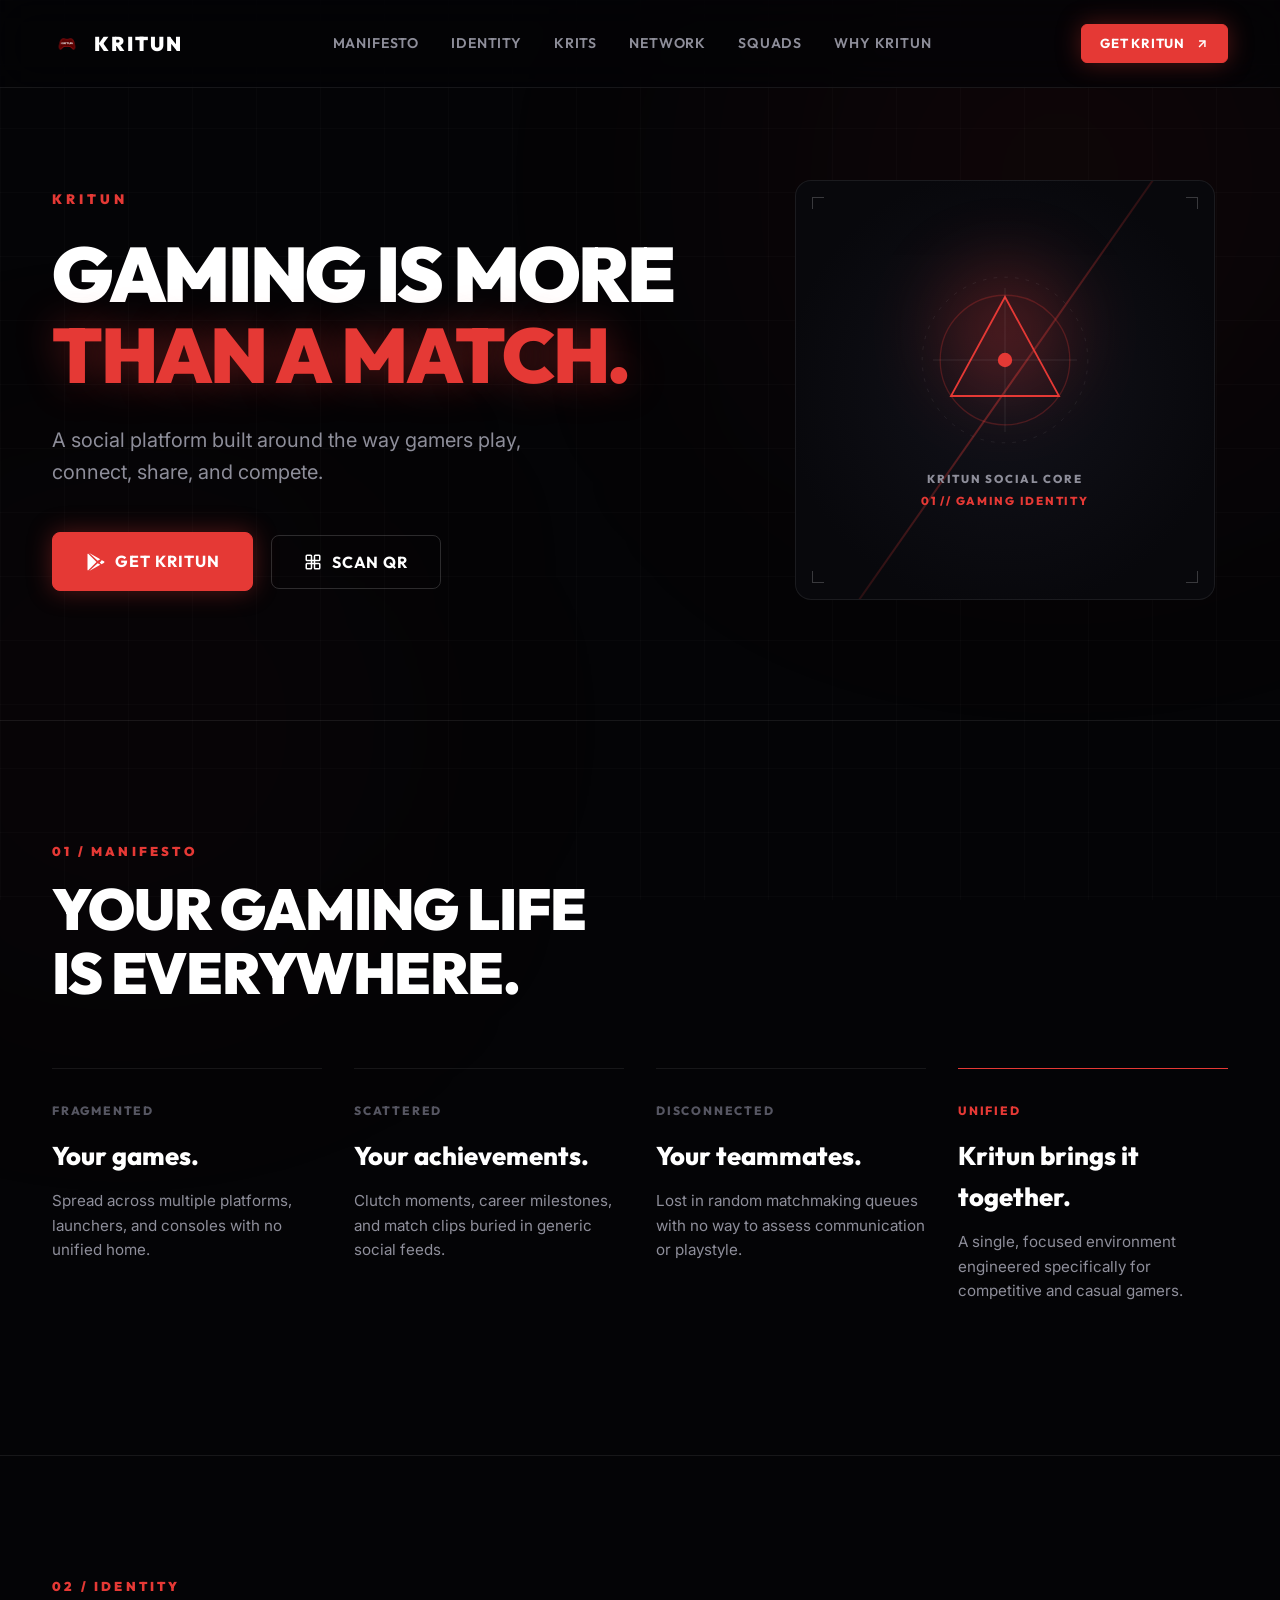
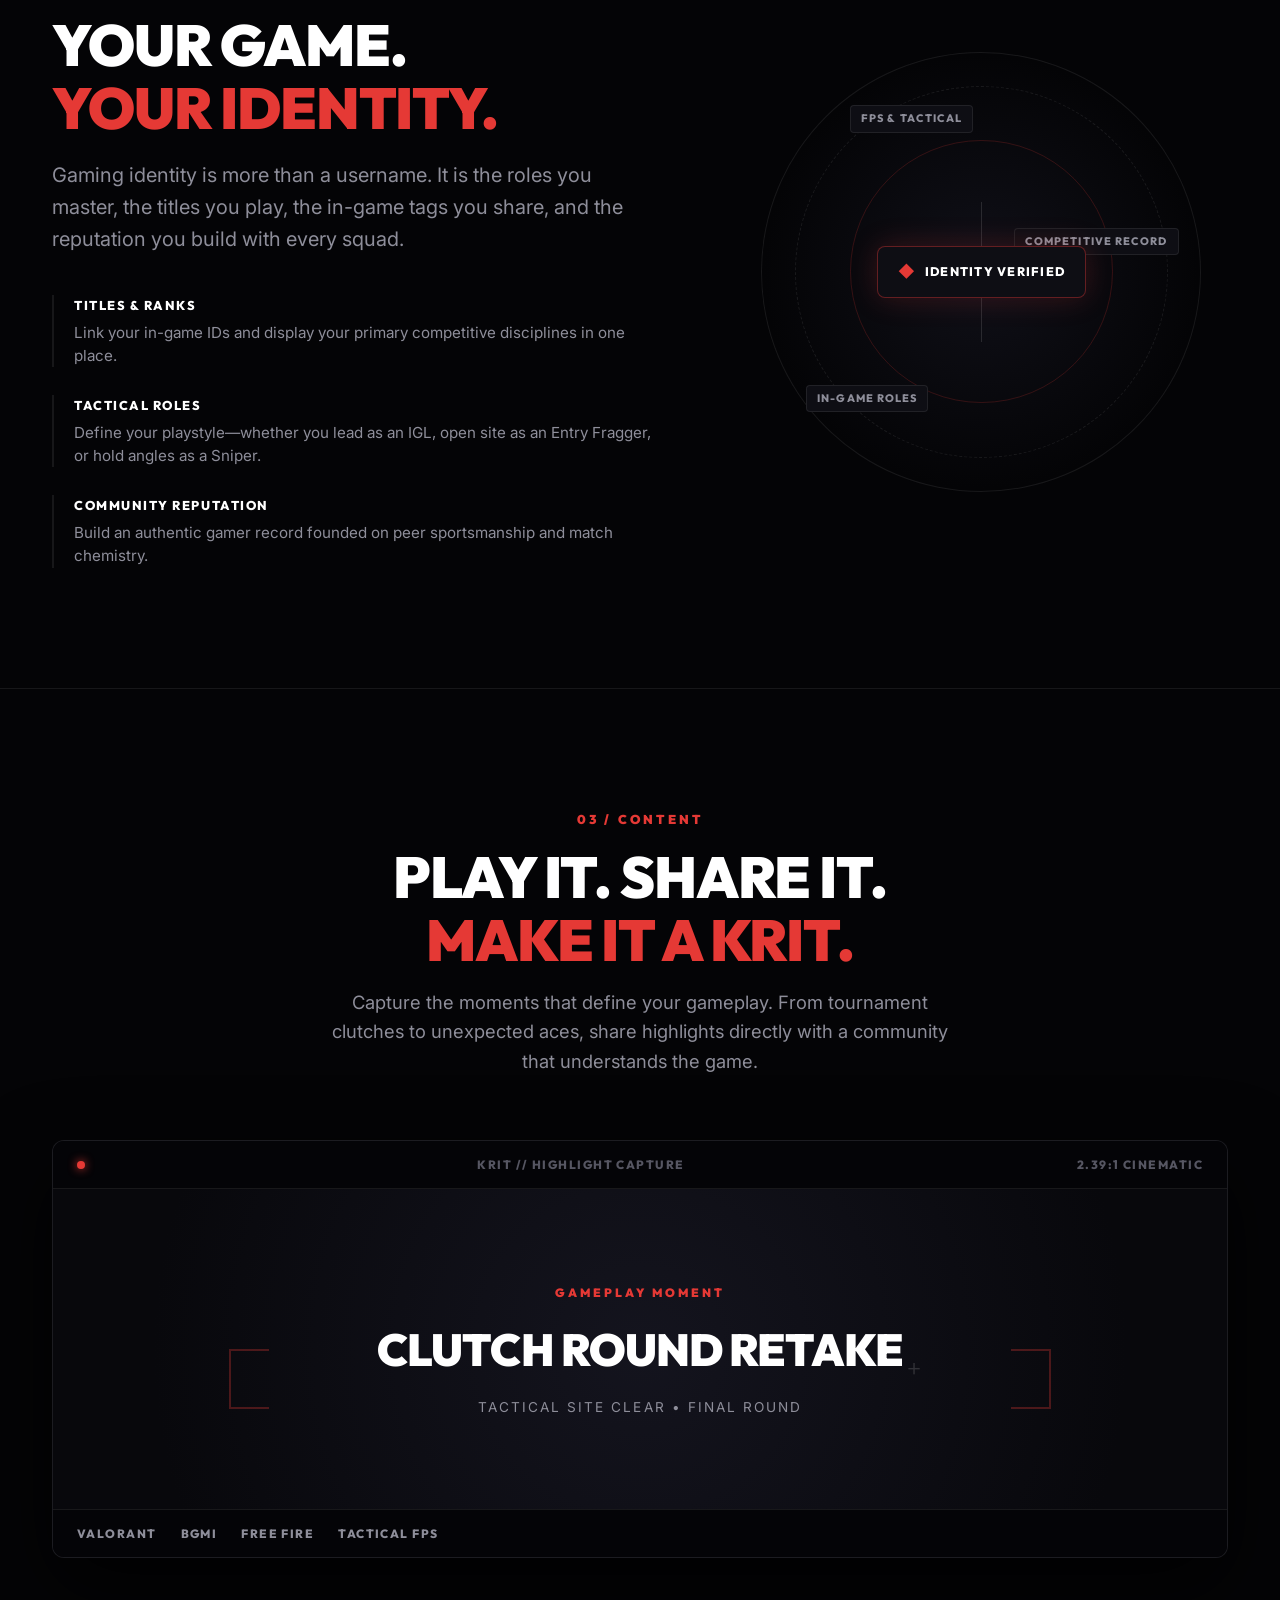
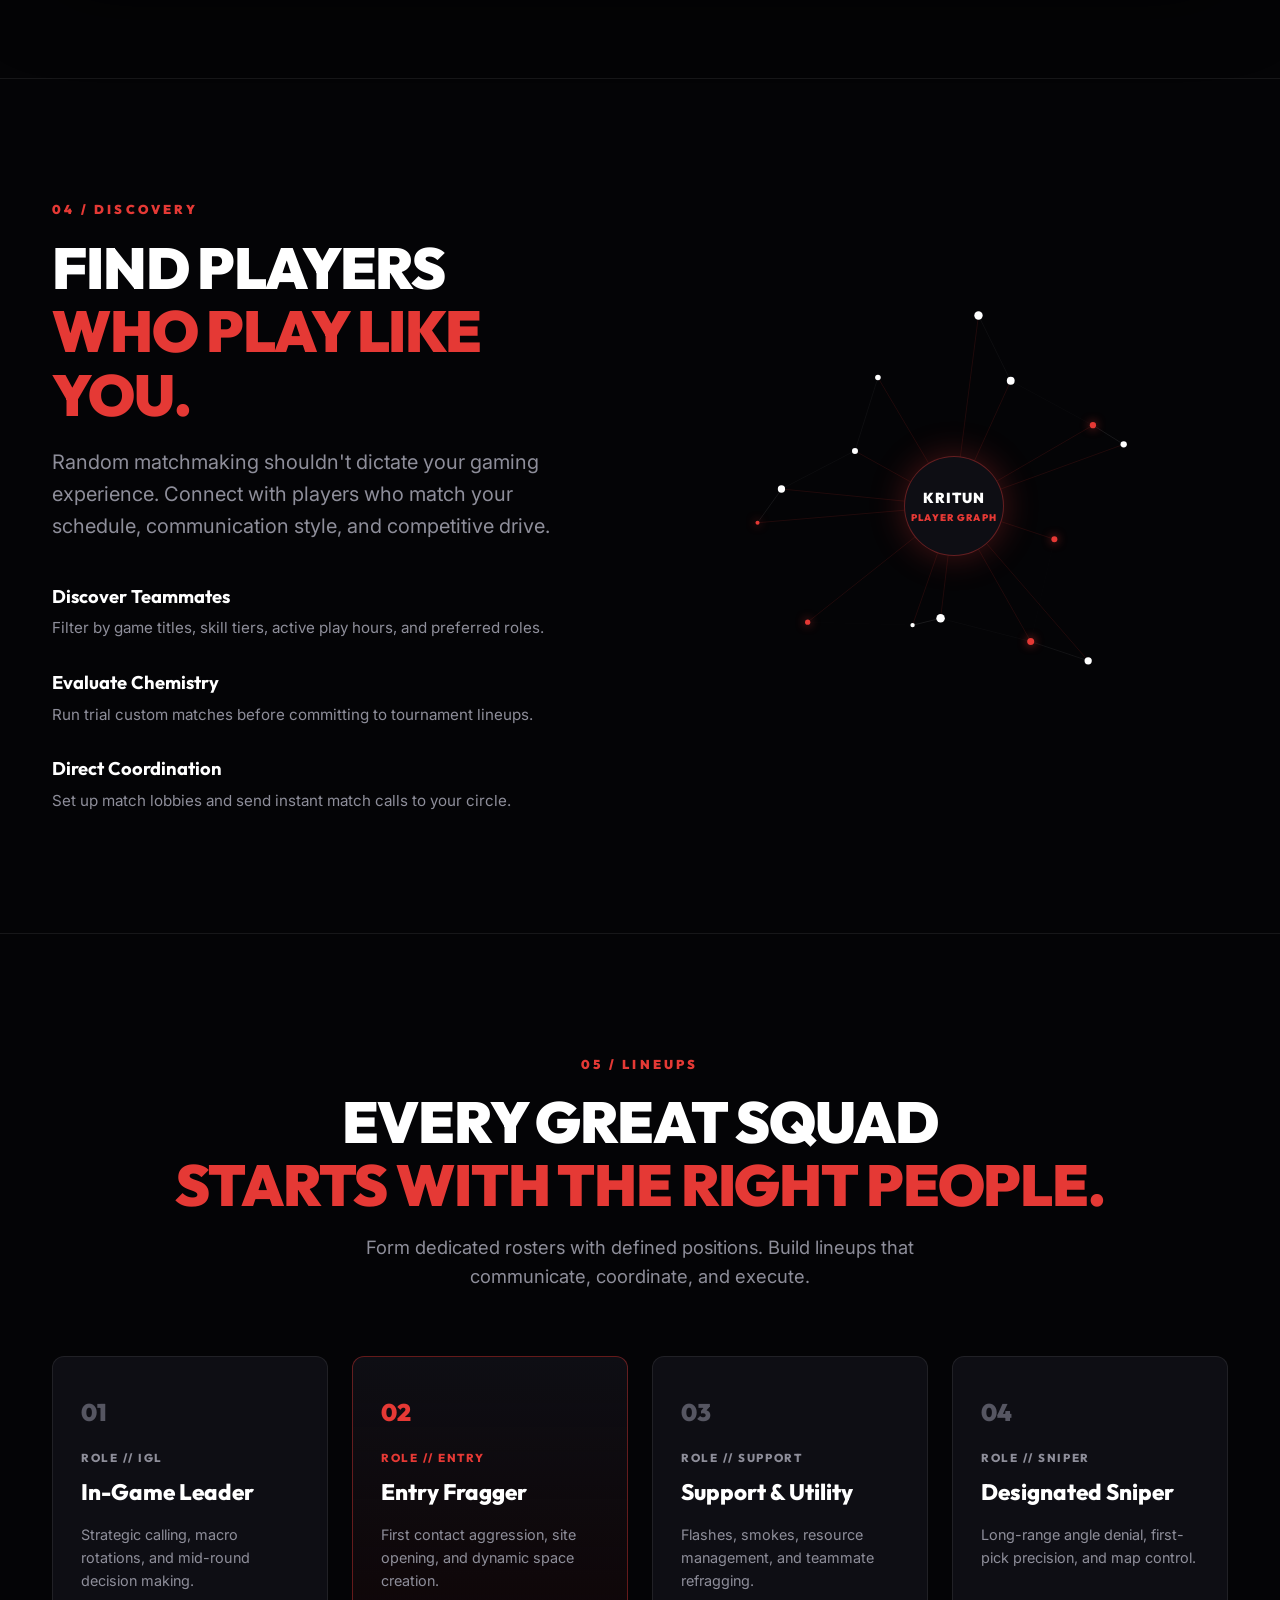
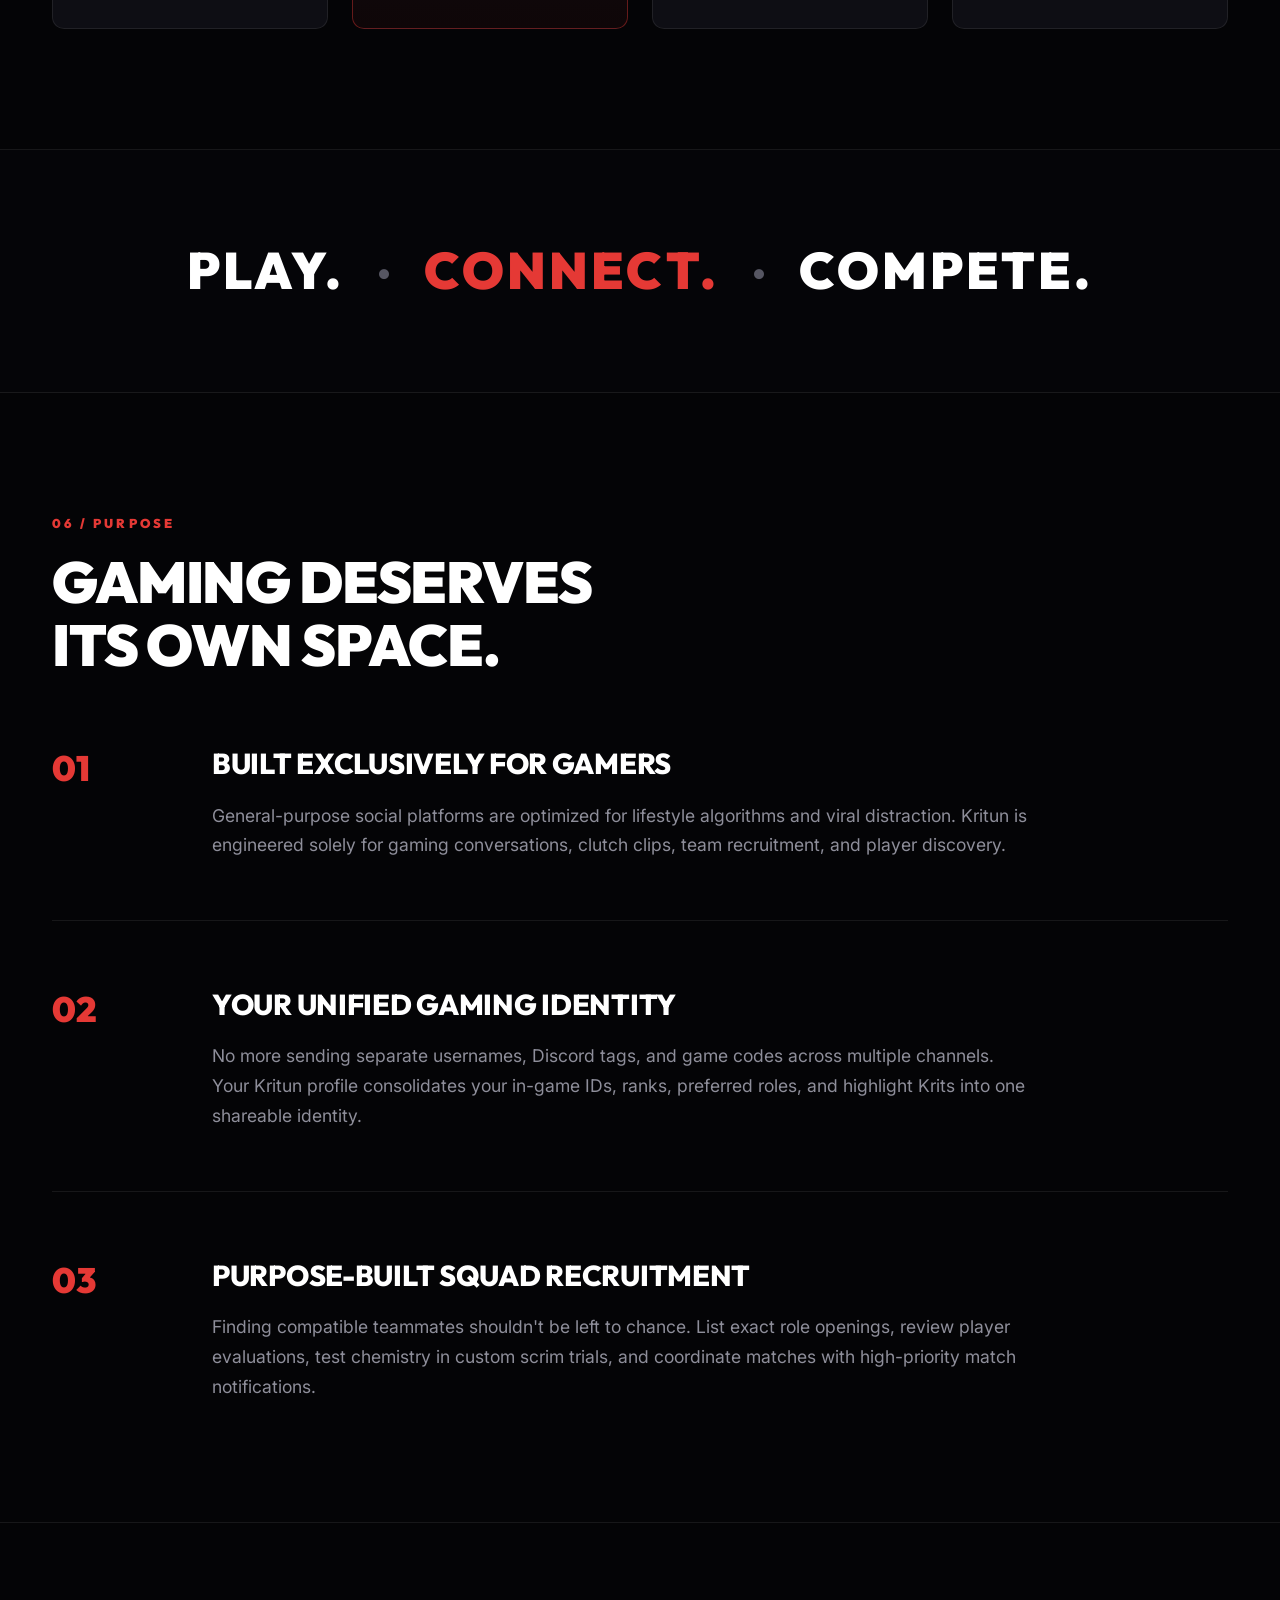
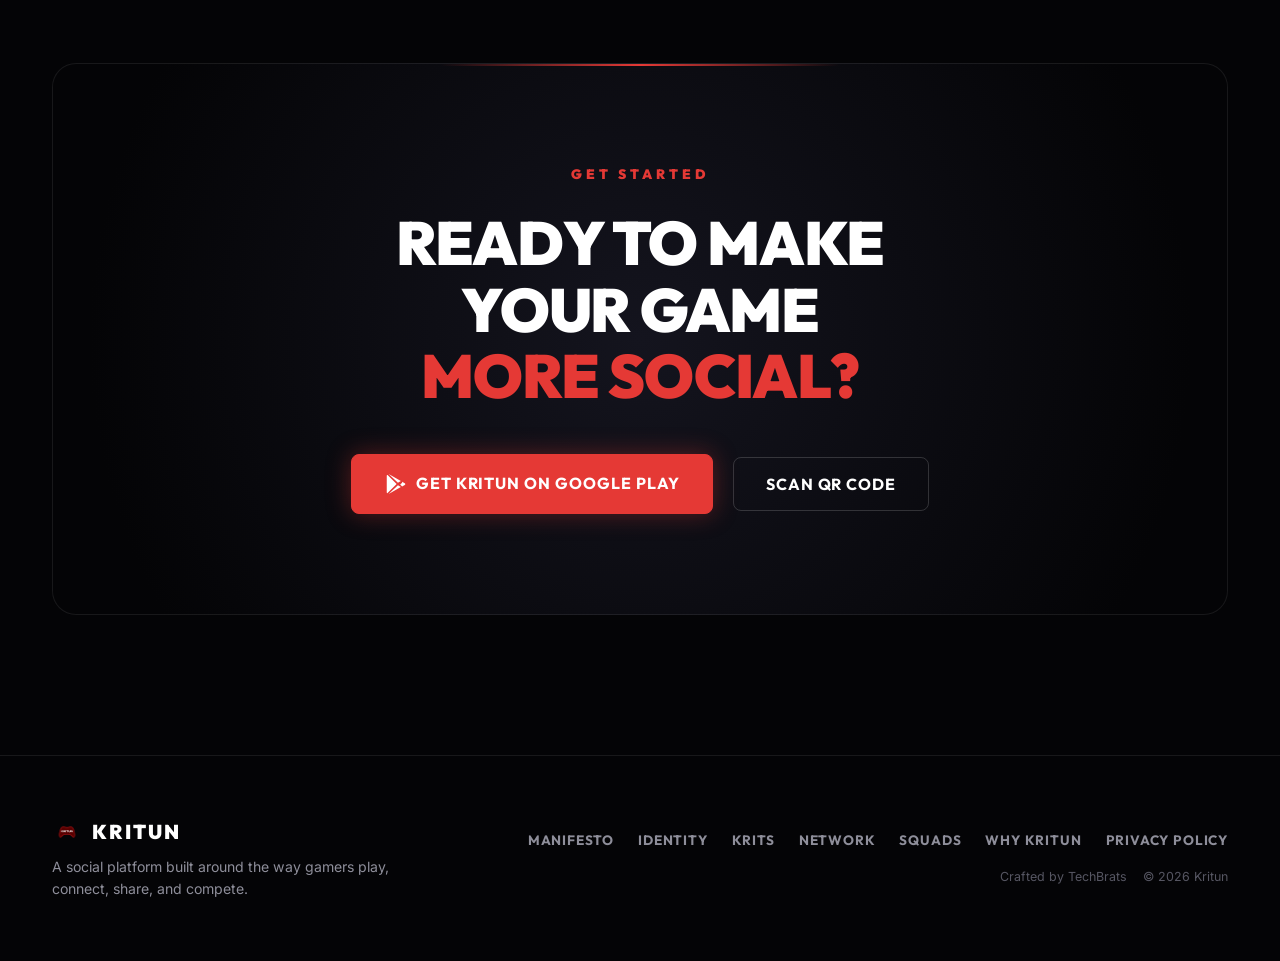
==== commit ccd47c6d: "feat: add Privacy Policy page and refine website UI" ====
--- a/index.html
+++ b/index.html
@@ -85,6 +85,7 @@
         <a href="#network" class="mobile-link"><span>04</span> Network</a>
         <a href="#squads" class="mobile-link"><span>05</span> Squads</a>
         <a href="#why-kritun" class="mobile-link"><span>06</span> Why Kritun</a>
+        <a href="privacy.html" class="mobile-link"><span>07</span> Privacy Policy</a>
       </nav>
 
       <div class="mobile-nav-bottom">
@@ -554,6 +555,7 @@
           <a href="#network">Network</a>
           <a href="#squads">Squads</a>
           <a href="#why-kritun">Why Kritun</a>
+          <a href="privacy.html" class="text-crimson">Privacy Policy</a>
         </div>
         <div class="footer-meta">
           <span>Crafted by TechBrats</span>
--- a/style.css
+++ b/style.css
@@ -1,7 +1,7 @@
 /* ==========================================================================
    KRITUN — OFFICIAL BRAND CAMPAIGN STYLESHEET
    Design Standard: Dark, Premium, Bold, Editorial Gaming Identity, Minimal & Confident
-   Zero App Screenshots • Zero Fake Mockups • Zero Fake Data
+   Includes Complete Privacy Policy Page & Micro-Interactions
    ========================================================================== */
 
 :root {
@@ -208,7 +208,7 @@
 .nav-actions {
   display: flex;
   align-items: center;
-  gap: 16px;
+  gap: 14px;
 }
 
 .mobile-menu-btn {
@@ -294,6 +294,10 @@
   font-weight: 700;
 }
 
+.mobile-link.active {
+  color: var(--crimson);
+}
+
 .mobile-nav-bottom {
   padding-top: 24px;
   border-top: 1px solid var(--border-hairline);
@@ -354,6 +358,12 @@
 .btn-hero {
   padding: 16px 32px;
   font-size: 1rem;
+}
+
+.btn-sm {
+  padding: 8px 18px;
+  font-size: 0.82rem;
+  border-radius: 6px;
 }
 
 .btn-full {
@@ -1169,6 +1179,199 @@
 }
 
 /* ==========================================================================
+   10: LEGAL & PRIVACY POLICY PAGE
+   ========================================================================== */
+
+.legal-page-main {
+  padding-top: 160px;
+  padding-bottom: 120px;
+  position: relative;
+  z-index: 2;
+}
+
+.legal-container {
+  max-width: 920px;
+}
+
+.legal-header {
+  padding-bottom: 48px;
+  border-bottom: 1px solid var(--border-hairline);
+  margin-bottom: 56px;
+}
+
+.legal-title {
+  font-family: var(--font-display);
+  font-size: 3.4rem;
+  font-weight: 900;
+  line-height: 1.1;
+  letter-spacing: -0.02em;
+  margin-bottom: 18px;
+}
+
+.legal-meta {
+  display: flex;
+  flex-direction: column;
+  gap: 8px;
+  margin-bottom: 24px;
+}
+
+.legal-date-badge {
+  display: inline-block;
+  font-family: var(--font-display);
+  font-size: 0.8rem;
+  font-weight: 800;
+  letter-spacing: 0.1em;
+  color: var(--crimson);
+  background: var(--crimson-subtle);
+  padding: 4px 12px;
+  border-radius: 6px;
+  width: fit-content;
+}
+
+.legal-entity {
+  font-size: 0.95rem;
+  color: var(--text-muted);
+}
+
+.legal-intro {
+  font-size: 1.15rem;
+  color: var(--text-pure);
+  line-height: 1.7;
+}
+
+.legal-content {
+  display: flex;
+  flex-direction: column;
+  gap: 48px;
+}
+
+.legal-section {
+  display: grid;
+  grid-template-columns: 60px 1fr;
+  gap: 24px;
+  padding-bottom: 48px;
+  border-bottom: 1px solid var(--border-hairline);
+}
+
+.legal-section:last-child {
+  border-bottom: none;
+  padding-bottom: 0;
+}
+
+.section-num-tag {
+  font-family: var(--font-display);
+  font-size: 1.3rem;
+  font-weight: 900;
+  color: var(--crimson);
+  line-height: 1.4;
+}
+
+.section-text-block h2 {
+  font-family: var(--font-display);
+  font-size: 1.7rem;
+  font-weight: 800;
+  letter-spacing: -0.01em;
+  margin-bottom: 14px;
+}
+
+.section-text-block p {
+  font-size: 1rem;
+  color: var(--text-muted);
+  line-height: 1.7;
+  margin-bottom: 16px;
+}
+
+.legal-subsection {
+  margin-top: 20px;
+  padding-left: 18px;
+  border-left: 2px solid var(--border-hairline);
+}
+
+.legal-subsection h3 {
+  font-family: var(--font-display);
+  font-size: 1.15rem;
+  font-weight: 700;
+  margin-bottom: 10px;
+  color: #FFFFFF;
+}
+
+.legal-bullet-list {
+  list-style: none;
+  display: flex;
+  flex-direction: column;
+  gap: 10px;
+  margin-top: 10px;
+}
+
+.legal-bullet-list li {
+  position: relative;
+  padding-left: 20px;
+  font-size: 0.95rem;
+  color: var(--text-muted);
+  line-height: 1.6;
+}
+
+.legal-bullet-list li::before {
+  content: '•';
+  position: absolute;
+  left: 0;
+  color: var(--crimson);
+  font-size: 1.2rem;
+  line-height: 1.4;
+}
+
+.legal-bullet-list strong {
+  color: #FFFFFF;
+}
+
+/* Contact Card in Privacy Policy */
+.contact-card {
+  margin-top: 24px;
+  background: var(--bg-surface);
+  border: 1px solid var(--border-crimson);
+  border-radius: 14px;
+  padding: 24px 28px;
+  display: flex;
+  align-items: center;
+  justify-content: space-between;
+  flex-wrap: wrap;
+  gap: 20px;
+  box-shadow: 0 0 30px rgba(229, 57, 53, 0.15);
+}
+
+.contact-icon {
+  font-size: 2rem;
+}
+
+.contact-details {
+  flex: 1;
+  display: flex;
+  flex-direction: column;
+}
+
+.contact-label {
+  font-size: 0.8rem;
+  color: var(--text-muted);
+  font-family: var(--font-display);
+  font-weight: 700;
+  letter-spacing: 0.08em;
+  text-transform: uppercase;
+}
+
+.contact-email {
+  font-family: var(--font-display);
+  font-size: 1.2rem;
+  font-weight: 800;
+  color: #FFFFFF;
+  letter-spacing: 0.02em;
+  transition: color var(--trans-fast);
+}
+
+.contact-email:hover {
+  color: var(--crimson);
+}
+
+/* ==========================================================================
    QR MODAL
    ========================================================================== */
 
@@ -1294,6 +1497,7 @@
 .footer-nav {
   display: flex;
   gap: 24px;
+  flex-wrap: wrap;
 }
 
 .footer-nav a {
@@ -1391,6 +1595,15 @@
   }
 
   .statement-row {
+    grid-template-columns: 1fr;
+    gap: 12px;
+  }
+
+  .legal-title {
+    font-size: 2.5rem;
+  }
+
+  .legal-section {
     grid-template-columns: 1fr;
     gap: 12px;
   }
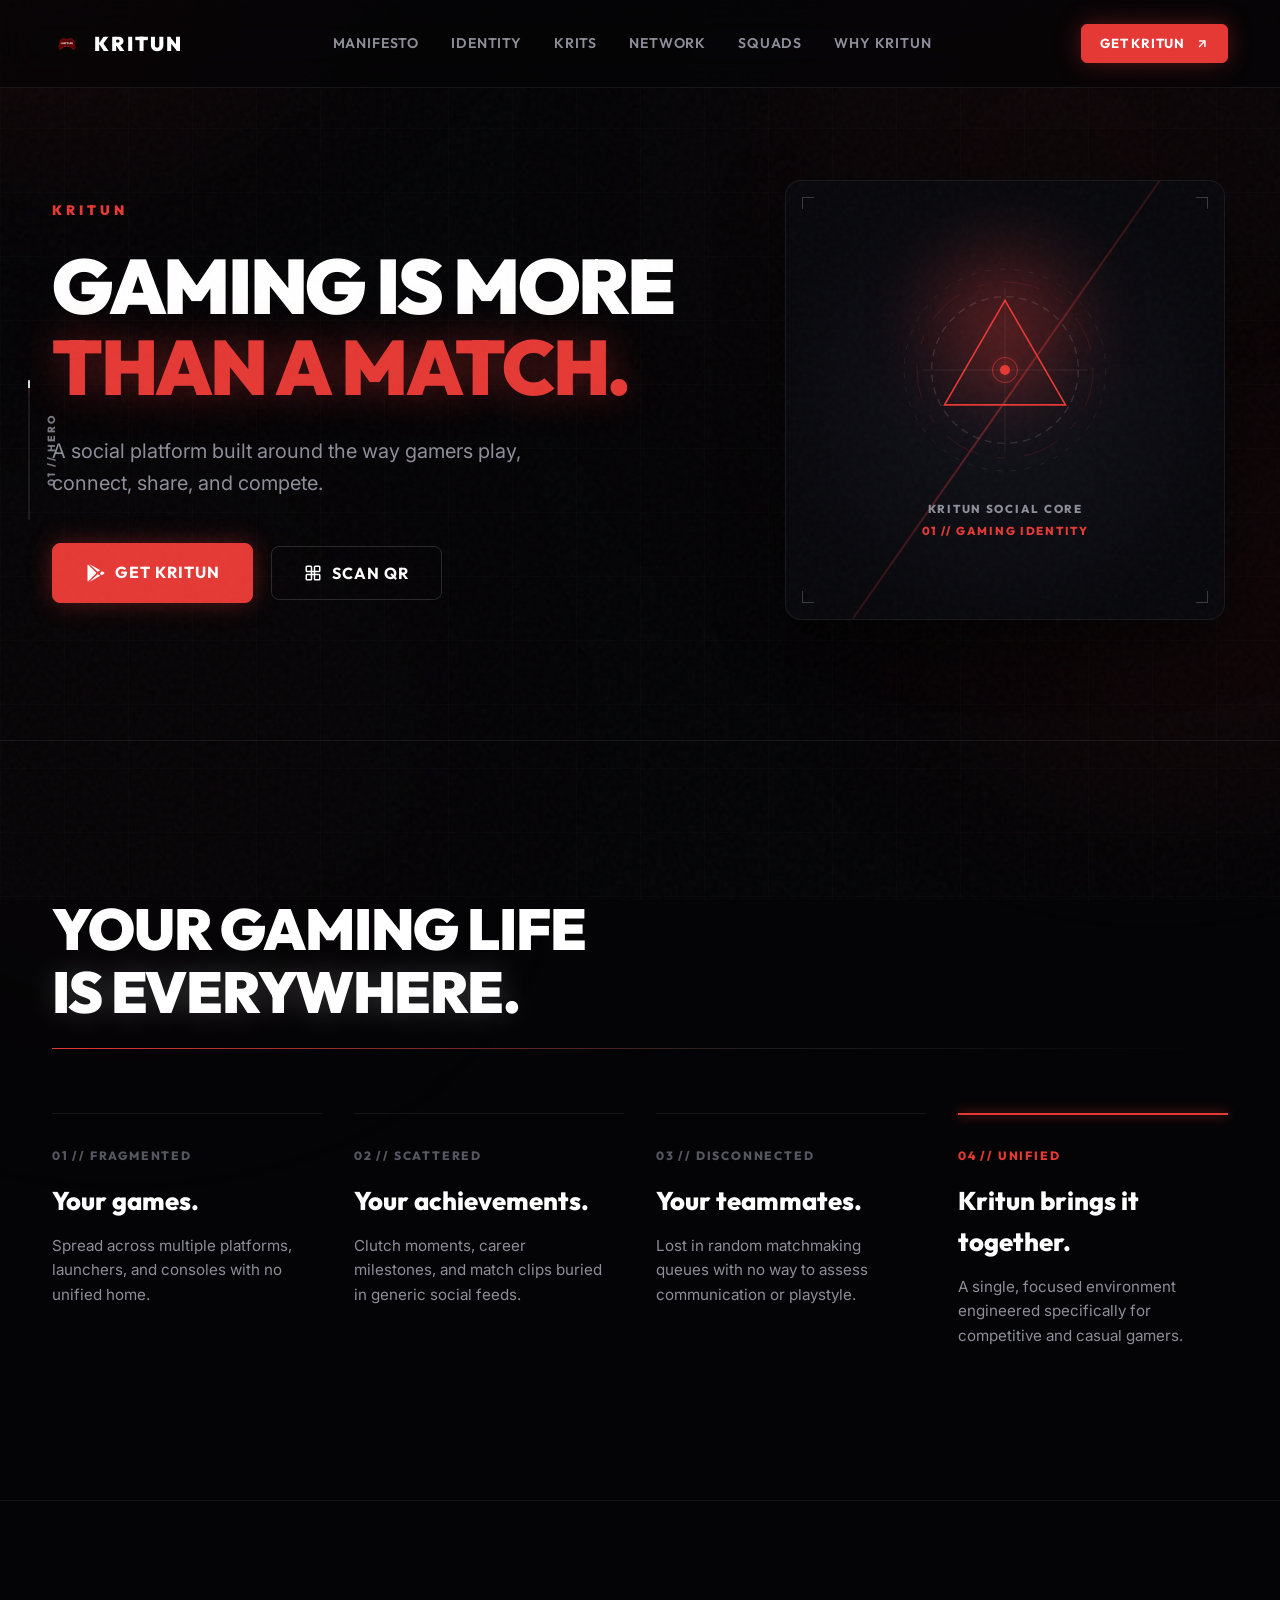
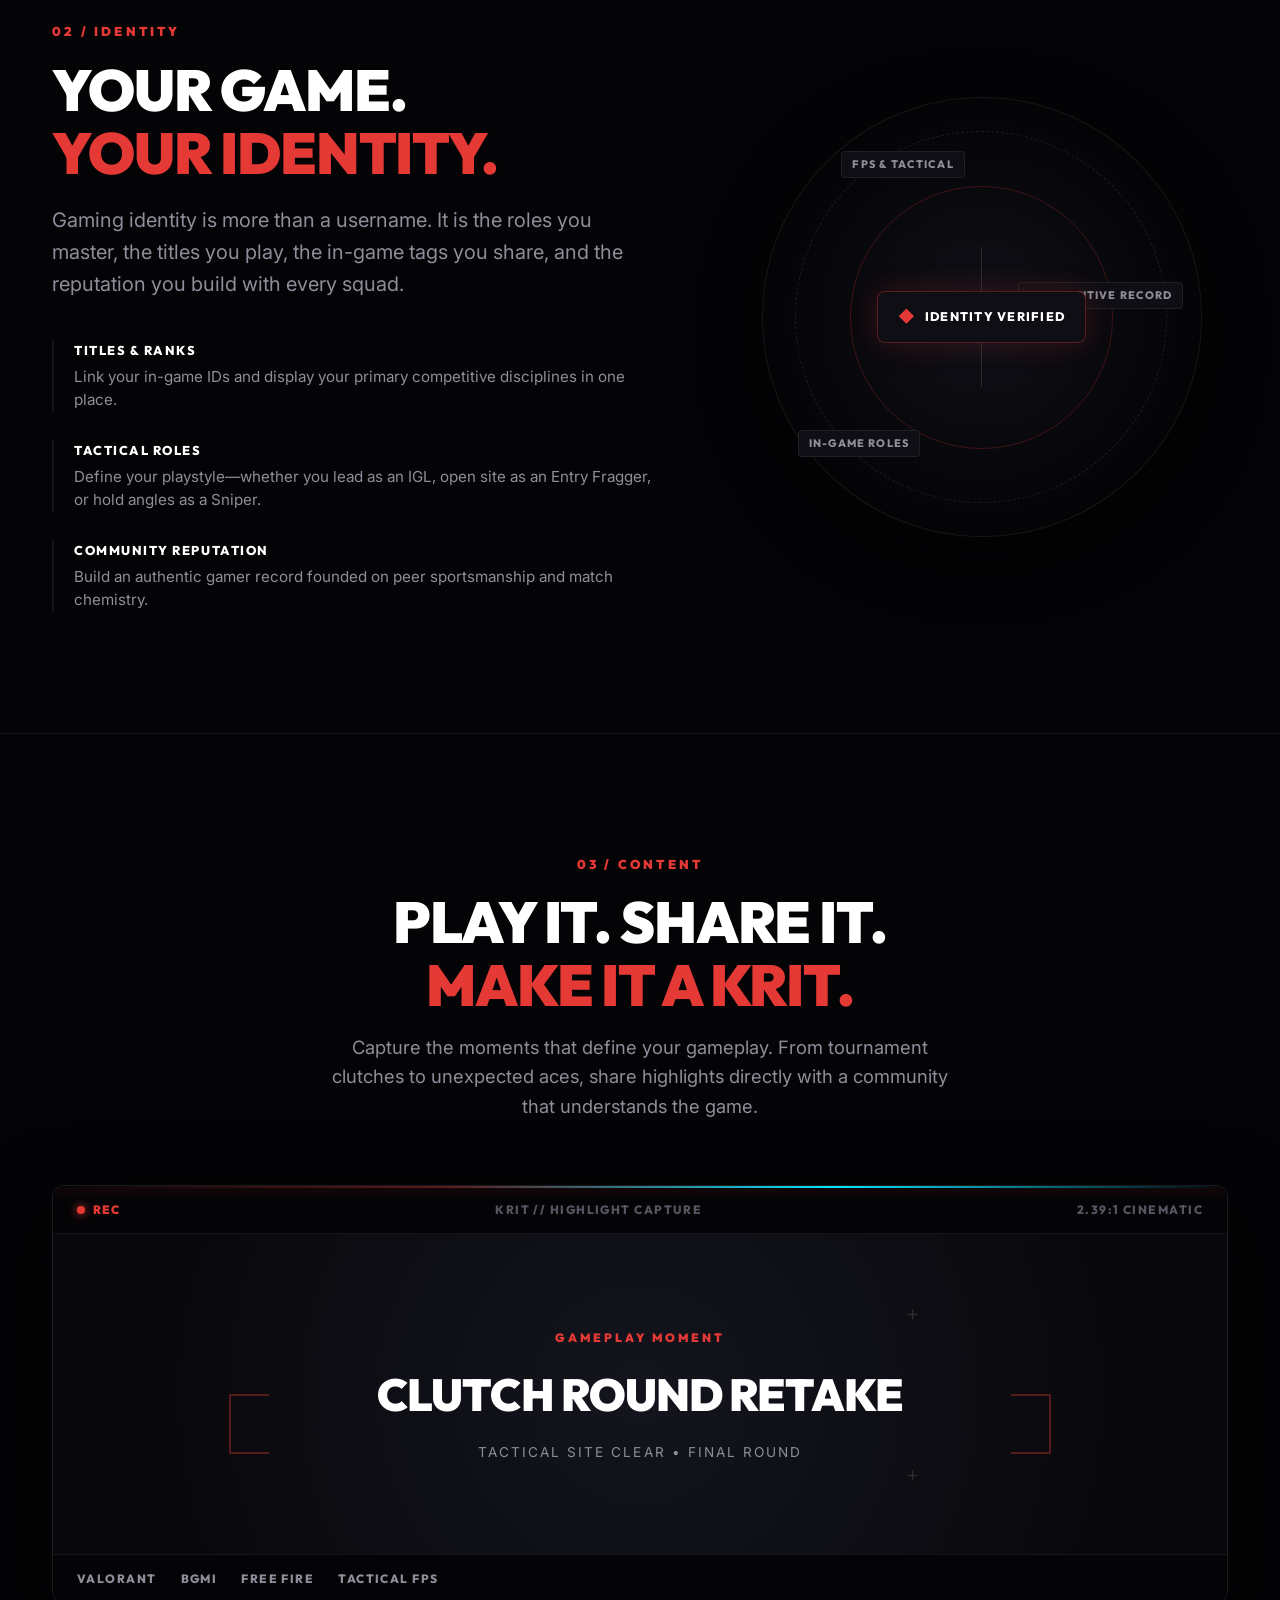
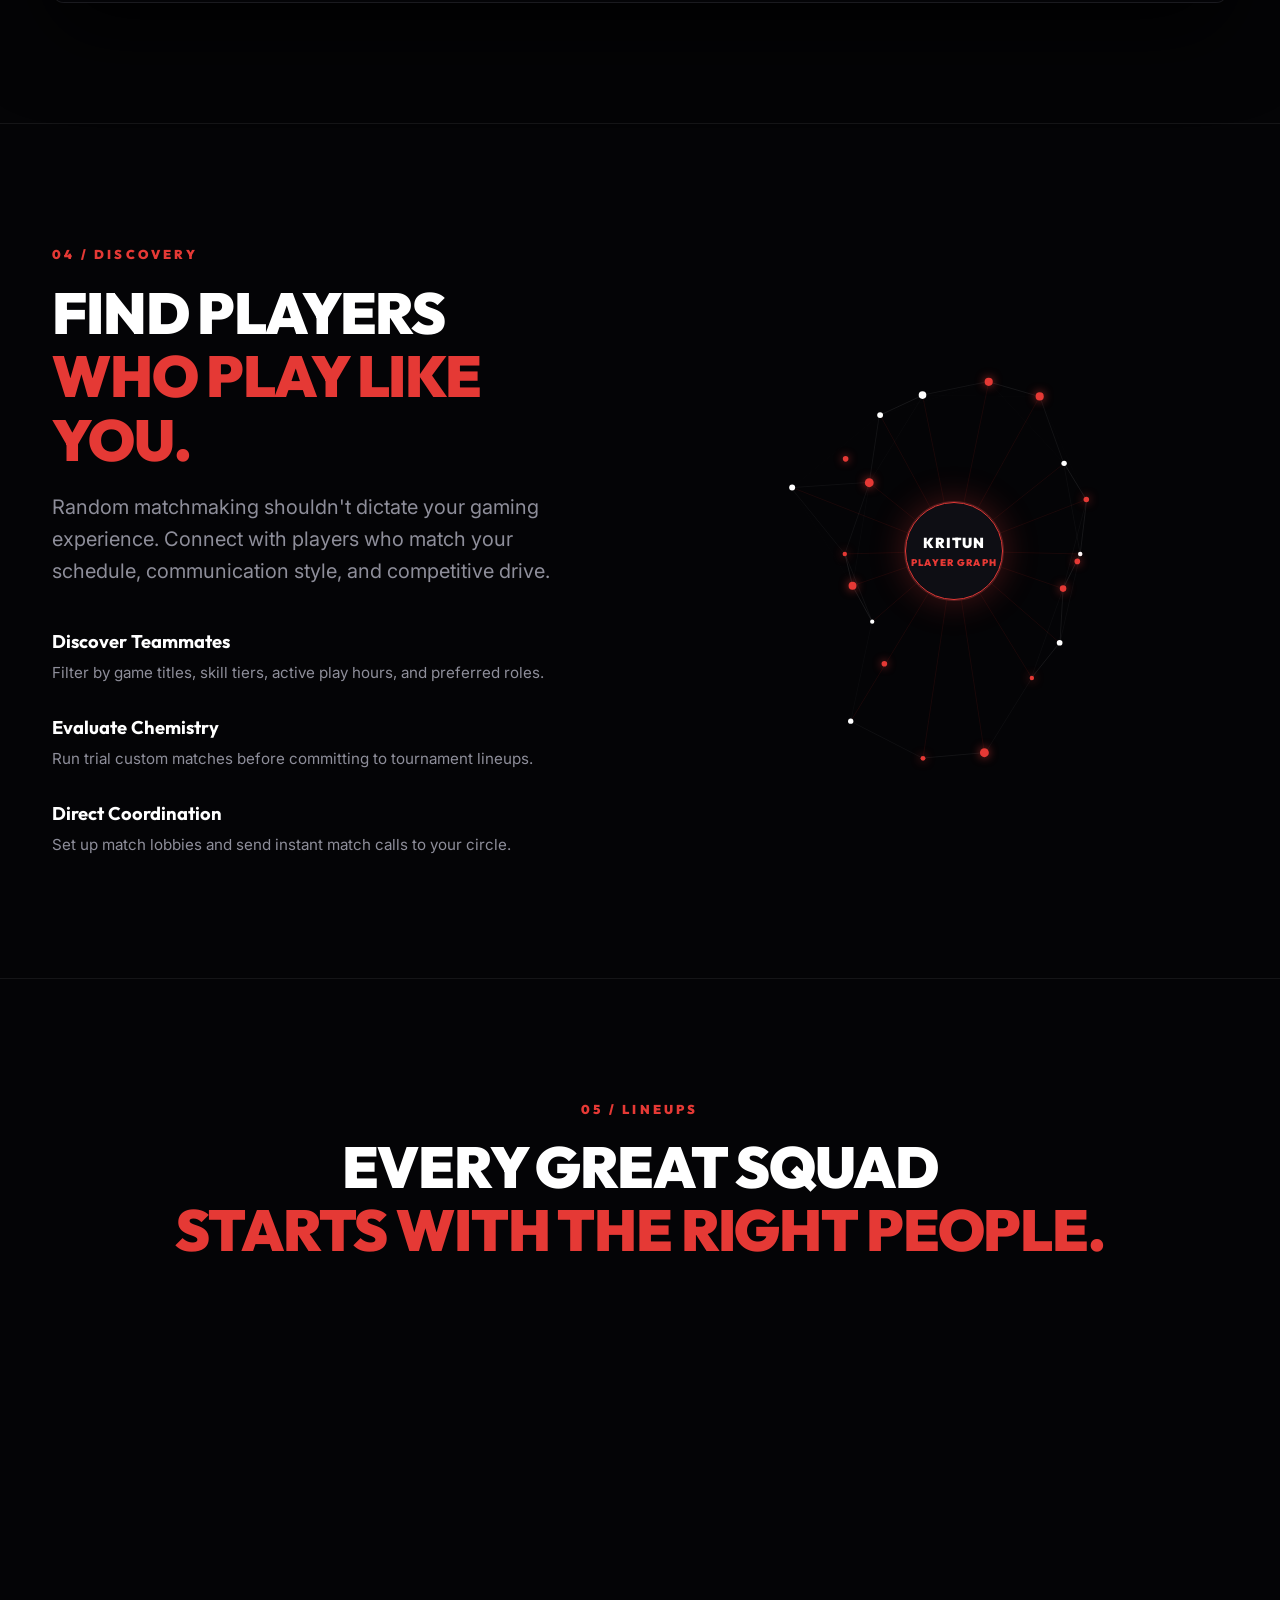
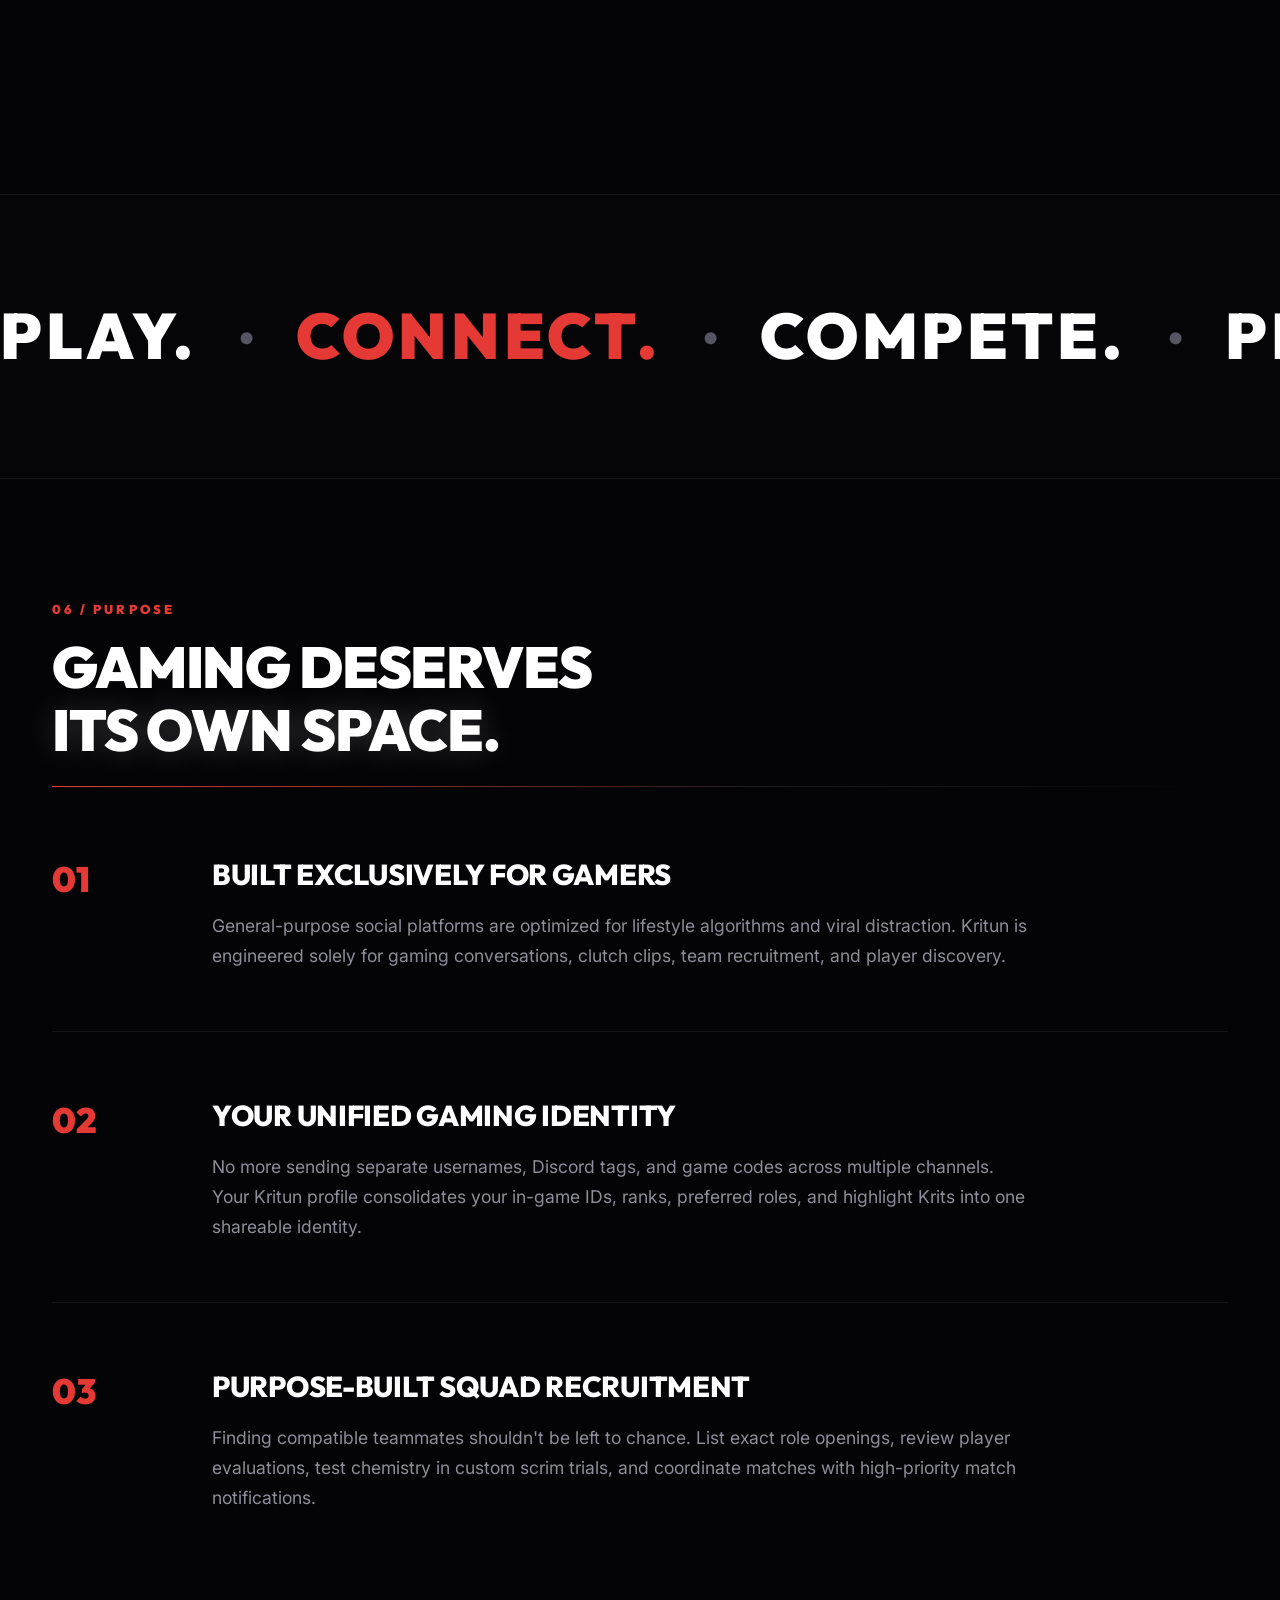
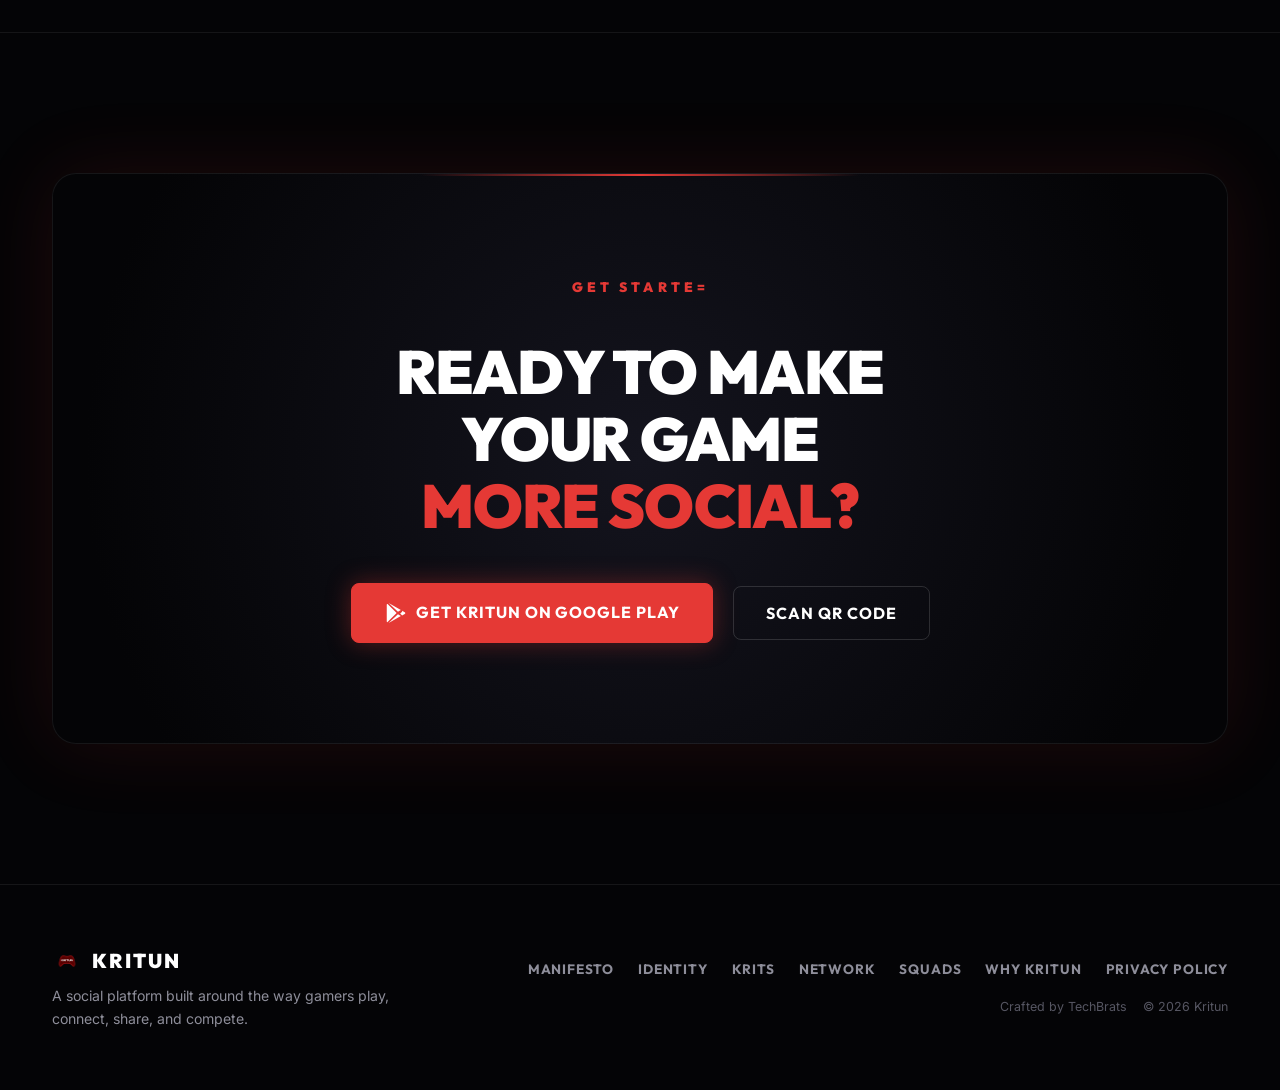
==== commit 1de0a0a6: "feat: living brand website redesign with multi-layer motion engine, living network canvas, and inter" ====
--- a/index.html
+++ b/index.html
@@ -7,7 +7,7 @@
   
   <!-- Meta & SEO Tags -->
   <meta name="description" content="Kritun is the dedicated social and community platform built around the way gamers play, connect, share, and compete.">
-  <meta name="keywords" content="Kritun, Gaming Platform, Esports Community, Gamer Identity, Squads, Krits">
+  <meta name="keywords" content="Kritun, Gaming Platform, Esports Community, Gamer Identity, Squads, Krits, Matchmaking">
   <meta name="author" content="TechBrats">
 
   <!-- Open Graph -->
@@ -28,10 +28,25 @@
 </head>
 <body>
 
-  <!-- Ambient Cinematic Background Lighting -->
-  <div class="ambient-glow glow-hero"></div>
-  <div class="ambient-glow glow-mid"></div>
-  <div class="ambient-grid"></div>
+  <!-- LAYER 1: AMBIENT CINEMATIC MOTION & TEXTURE -->
+  <div class="film-grain" aria-hidden="true"></div>
+  <div class="cursor-glow" id="cursorGlow" aria-hidden="true"></div>
+  <div class="ambient-beam beam-1" aria-hidden="true"></div>
+  <div class="ambient-beam beam-2" aria-hidden="true"></div>
+  <div class="ambient-glow glow-hero" aria-hidden="true"></div>
+  <div class="ambient-glow glow-mid" aria-hidden="true"></div>
+  <div class="ambient-grid" aria-hidden="true"></div>
+
+  <!-- LAYER 3: SCROLL PROGRESS INDICATOR -->
+  <div class="mobile-progress-bar" id="mobileProgressBar" aria-hidden="true"></div>
+
+  <aside class="scroll-rail" id="scrollRail" aria-label="Page navigation progress">
+    <div class="rail-track">
+      <div class="rail-fill" id="railFill"></div>
+      <div class="rail-indicator" id="railIndicator"></div>
+    </div>
+    <div class="rail-counter" id="railCounter">01 // HERO</div>
+  </aside>
 
   <!-- STICKY BRAND NAVIGATION -->
   <header class="navbar" id="navbar">
@@ -42,18 +57,18 @@
       </a>
 
       <nav class="nav-links" id="navLinks" aria-label="Main Navigation">
-        <a href="#manifesto" class="nav-item">Manifesto</a>
-        <a href="#identity" class="nav-item">Identity</a>
-        <a href="#krits" class="nav-item">Krits</a>
-        <a href="#network" class="nav-item">Network</a>
-        <a href="#squads" class="nav-item">Squads</a>
-        <a href="#why-kritun" class="nav-item">Why Kritun</a>
+        <a href="#manifesto" class="nav-item" data-section="manifesto">Manifesto</a>
+        <a href="#identity" class="nav-item" data-section="identity">Identity</a>
+        <a href="#krits" class="nav-item" data-section="krits">Krits</a>
+        <a href="#network" class="nav-item" data-section="network">Network</a>
+        <a href="#squads" class="nav-item" data-section="squads">Squads</a>
+        <a href="#why-kritun" class="nav-item" data-section="why-kritun">Why Kritun</a>
       </nav>
 
       <div class="nav-actions">
-        <a href="https://play.google.com/store/apps/details?id=com.techbrats.kritun&pcampaignid=web_share" target="_blank" rel="noopener" class="btn btn-primary btn-nav">
+        <a href="https://play.google.com/store/apps/details?id=com.techbrats.kritun&pcampaignid=web_share" target="_blank" rel="noopener" class="btn btn-primary btn-nav btn-magnetic">
           <span>Get Kritun</span>
-          <svg viewBox="0 0 24 24" width="14" height="14" fill="none" stroke="currentColor" stroke-width="2.5">
+          <svg viewBox="0 0 24 24" width="14" height="14" fill="none" stroke="currentColor" stroke-width="2.5" class="btn-arrow">
             <line x1="7" y1="17" x2="17" y2="7"></line>
             <polyline points="7 7 17 7 17 17"></polyline>
           </svg>
@@ -98,32 +113,32 @@
 
   <main>
     <!-- ================================================================= -->
-    <!-- 01: HERO SECTION -->
-    <!-- ================================================================= -->
-    <section class="hero-section" id="hero">
+    <!-- 01: HERO SECTION — LIVING BRAND COMPOSITION -->
+    <!-- ================================================================= -->
+    <section class="hero-section" id="hero" data-chapter="01 // HERO">
       <div class="container hero-grid">
         
         <div class="hero-content">
-          <div class="brand-kicker reveal">KRITUN</div>
-
-          <h1 class="hero-headline reveal">
-            GAMING IS MORE<br>
-            <span class="hero-highlight">THAN A MATCH.</span>
+          <div class="brand-kicker reveal-blur" data-scramble="KRITUN">KRITUN</div>
+
+          <h1 class="hero-headline">
+            <span class="headline-row reveal-up" style="--delay: 100ms;">GAMING IS MORE</span>
+            <span class="headline-row reveal-up" style="--delay: 220ms;"><span class="hero-highlight">THAN A MATCH.</span></span>
           </h1>
 
-          <p class="hero-description reveal">
+          <p class="hero-description reveal-up" style="--delay: 340ms;">
             A social platform built around the way gamers play, connect, share, and compete.
           </p>
 
-          <div class="hero-actions reveal">
-            <a href="https://play.google.com/store/apps/details?id=com.techbrats.kritun&pcampaignid=web_share" target="_blank" rel="noopener" class="btn btn-primary btn-hero">
+          <div class="hero-actions reveal-up" style="--delay: 460ms;">
+            <a href="https://play.google.com/store/apps/details?id=com.techbrats.kritun&pcampaignid=web_share" target="_blank" rel="noopener" class="btn btn-primary btn-hero btn-magnetic">
               <svg viewBox="0 0 24 24" width="20" height="20" fill="currentColor">
                 <path d="M3.609 1.814L13.792 12 3.61 22.186a2.29 2.29 0 0 1-.61-.91V2.724c.14-.35.35-.67.61-.91zm11.606 11.61L18.4 15.2l-13.37 7.64 10.185-9.416zm0-2.848L5.03 1.16 18.4 8.8l-3.185 1.776zM19.78 9.58l2.84 1.62c.9.52.9 1.36 0 1.87l-2.84 1.62-2.12-2.12 2.12-1.99z"/>
               </svg>
               <span>GET KRITUN</span>
             </a>
 
-            <button class="btn btn-ghost btn-hero" id="openQrBtn" aria-haspopup="dialog">
+            <button class="btn btn-ghost btn-hero btn-magnetic" id="openQrBtn" aria-haspopup="dialog">
               <svg viewBox="0 0 24 24" width="18" height="18" fill="none" stroke="currentColor" stroke-width="2">
                 <rect x="3" y="3" width="7" height="7" rx="1"></rect>
                 <rect x="14" y="3" width="7" height="7" rx="1"></rect>
@@ -136,8 +151,8 @@
           </div>
         </div>
 
-        <!-- Cinematic Gaming Visual Composition -->
-        <div class="hero-visual reveal">
+        <!-- Dynamic Living Brand Mark (Multi-Layer Counter-Rotating Composition) -->
+        <div class="hero-visual reveal-scale" style="--delay: 200ms;" data-parallax="0.08">
           <div class="hero-art-frame">
             <div class="art-light-beam"></div>
             <div class="art-crosshair top-left"></div>
@@ -147,14 +162,27 @@
 
             <div class="hero-emblem-wrapper">
               <div class="hero-emblem-glow"></div>
-              <svg class="hero-emblem-svg" viewBox="0 0 200 200" fill="none" xmlns="http://www.w3.org/2000/svg">
-                <circle cx="100" cy="100" r="92" stroke="rgba(255, 255, 255, 0.08)" stroke-width="1" stroke-dasharray="4 8"/>
-                <circle cx="100" cy="100" r="72" stroke="rgba(229, 57, 53, 0.25)" stroke-width="1.5"/>
-                <polygon points="100,30 160,140 40,140" stroke="#E53935" stroke-width="2" fill="rgba(229, 57, 53, 0.04)"/>
-                <line x1="100" y1="20" x2="100" y2="180" stroke="rgba(255, 255, 255, 0.1)" stroke-width="1"/>
-                <line x1="20" y1="100" x2="180" y2="100" stroke="rgba(255, 255, 255, 0.1)" stroke-width="1"/>
-                <circle cx="100" cy="100" r="8" fill="#E53935"/>
-              </svg>
+              
+              <!-- Multi-Layer Geometric Mark -->
+              <div class="emblem-layers">
+                <svg class="emblem-svg-outer" viewBox="0 0 240 240" fill="none" xmlns="http://www.w3.org/2000/svg">
+                  <circle cx="120" cy="120" r="110" stroke="rgba(255, 255, 255, 0.08)" stroke-width="1" stroke-dasharray="6 10"/>
+                  <circle cx="120" cy="120" r="96" stroke="rgba(229, 57, 53, 0.18)" stroke-width="1" stroke-dasharray="40 20 10 20"/>
+                </svg>
+
+                <svg class="emblem-svg-inner" viewBox="0 0 240 240" fill="none" xmlns="http://www.w3.org/2000/svg">
+                  <circle cx="120" cy="120" r="80" stroke="rgba(255, 255, 255, 0.12)" stroke-width="1.5" stroke-dasharray="8 6"/>
+                  <polygon points="120,44 186,158 54,158" stroke="#E53935" stroke-width="1.8" fill="rgba(229, 57, 53, 0.03)"/>
+                  <line x1="120" y1="30" x2="120" y2="210" stroke="rgba(255, 255, 255, 0.08)" stroke-width="1"/>
+                  <line x1="30" y1="120" x2="210" y2="120" stroke="rgba(255, 255, 255, 0.08)" stroke-width="1"/>
+                </svg>
+
+                <div class="emblem-core-glyph">
+                  <div class="core-dot"></div>
+                  <div class="core-ring"></div>
+                </div>
+              </div>
+
               <div class="emblem-caption">
                 <span>KRITUN SOCIAL CORE</span>
                 <span class="emblem-code">01 // GAMING IDENTITY</span>
@@ -167,40 +195,45 @@
     </section>
 
     <!-- ================================================================= -->
-    <!-- 02: THE PROBLEM (MANIFESTO) -->
-    <!-- ================================================================= -->
-    <section class="manifesto-section" id="manifesto">
+    <!-- 02: THE MANIFESTO (INTERACTIVE SEQUENTIAL FLOW) -->
+    <!-- ================================================================= -->
+    <section class="manifesto-section" id="manifesto" data-chapter="02 // MANIFESTO">
       <div class="container">
         
-        <div class="editorial-header reveal">
-          <span class="editorial-num">01 / MANIFESTO</span>
-          <h2 class="editorial-title">
+        <div class="editorial-header">
+          <span class="editorial-num reveal-blur" data-scramble="01 / MANIFESTO">01 / MANIFESTO</span>
+          <h2 class="editorial-title reveal-up">
             YOUR GAMING LIFE<br>
-            IS EVERYWHERE.
+            <span class="text-glow">IS EVERYWHERE.</span>
           </h2>
-        </div>
-
-        <div class="manifesto-flow reveal">
-          <div class="manifesto-pillar">
-            <span class="pillar-label">FRAGMENTED</span>
+          <div class="editorial-line reveal-line"></div>
+        </div>
+
+        <div class="manifesto-flow" id="manifestoFlow">
+          <div class="manifesto-pillar reveal-up" style="--delay: 100ms;" data-step="1">
+            <div class="pillar-indicator"></div>
+            <span class="pillar-label">01 // FRAGMENTED</span>
             <h3>Your games.</h3>
             <p>Spread across multiple platforms, launchers, and consoles with no unified home.</p>
           </div>
 
-          <div class="manifesto-pillar">
-            <span class="pillar-label">SCATTERED</span>
+          <div class="manifesto-pillar reveal-up" style="--delay: 200ms;" data-step="2">
+            <div class="pillar-indicator"></div>
+            <span class="pillar-label">02 // SCATTERED</span>
             <h3>Your achievements.</h3>
             <p>Clutch moments, career milestones, and match clips buried in generic social feeds.</p>
           </div>
 
-          <div class="manifesto-pillar">
-            <span class="pillar-label">DISCONNECTED</span>
+          <div class="manifesto-pillar reveal-up" style="--delay: 300ms;" data-step="3">
+            <div class="pillar-indicator"></div>
+            <span class="pillar-label">03 // DISCONNECTED</span>
             <h3>Your teammates.</h3>
             <p>Lost in random matchmaking queues with no way to assess communication or playstyle.</p>
           </div>
 
-          <div class="manifesto-pillar highlight-pillar">
-            <span class="pillar-label red">UNIFIED</span>
+          <div class="manifesto-pillar highlight-pillar reveal-up" style="--delay: 400ms;" data-step="4">
+            <div class="pillar-indicator active-ind"></div>
+            <span class="pillar-label red">04 // UNIFIED</span>
             <h3>Kritun brings it together.</h3>
             <p>A single, focused environment engineered specifically for competitive and casual gamers.</p>
           </div>
@@ -210,43 +243,43 @@
     </section>
 
     <!-- ================================================================= -->
-    <!-- 03: GAMER IDENTITY -->
-    <!-- ================================================================= -->
-    <section class="identity-section" id="identity">
+    <!-- 03: GAMER IDENTITY (ORBITAL LIVING GRAPHIC) -->
+    <!-- ================================================================= -->
+    <section class="identity-section" id="identity" data-chapter="03 // IDENTITY">
       <div class="container">
         
         <div class="identity-layout">
-          <div class="identity-content reveal">
-            <span class="editorial-num">02 / IDENTITY</span>
-            <h2 class="editorial-title">
+          <div class="identity-content">
+            <span class="editorial-num reveal-blur" data-scramble="02 / IDENTITY">02 / IDENTITY</span>
+            <h2 class="editorial-title reveal-up">
               YOUR GAME.<br>
               <span class="text-crimson">YOUR IDENTITY.</span>
             </h2>
-            <p class="editorial-lead">
+            <p class="editorial-lead reveal-up" style="--delay: 100ms;">
               Gaming identity is more than a username. It is the roles you master, the titles you play, the in-game tags you share, and the reputation you build with every squad.
             </p>
 
             <div class="identity-motifs">
-              <div class="motif-item">
+              <div class="motif-item reveal-left" style="--delay: 150ms;">
                 <span class="motif-tag">TITLES & RANKS</span>
                 <p>Link your in-game IDs and display your primary competitive disciplines in one place.</p>
               </div>
-              <div class="motif-item">
+              <div class="motif-item reveal-left" style="--delay: 250ms;">
                 <span class="motif-tag">TACTICAL ROLES</span>
                 <p>Define your playstyle—whether you lead as an IGL, open site as an Entry Fragger, or hold angles as a Sniper.</p>
               </div>
-              <div class="motif-item">
+              <div class="motif-item reveal-left" style="--delay: 350ms;">
                 <span class="motif-tag">COMMUNITY REPUTATION</span>
                 <p>Build an authentic gamer record founded on peer sportsmanship and match chemistry.</p>
               </div>
             </div>
           </div>
 
-          <!-- Abstract Identity Graphic -->
-          <div class="identity-visual reveal">
+          <!-- Dynamic Orbital Graphic with Parallax -->
+          <div class="identity-visual reveal-scale" style="--delay: 200ms;" data-parallax="-0.06">
             <div class="abstract-silhouette-art">
-              <div class="silhouette-ring outer"></div>
-              <div class="silhouette-ring inner"></div>
+              <div class="silhouette-ring outer-spin"></div>
+              <div class="silhouette-ring inner-spin"></div>
               
               <div class="tactical-crosshair-box">
                 <div class="cross-line h-line"></div>
@@ -258,54 +291,60 @@
               </div>
 
               <div class="identity-tags-orbit">
-                <span class="orbit-chip pos-1">FPS & TACTICAL</span>
-                <span class="orbit-chip pos-2">IN-GAME ROLES</span>
-                <span class="orbit-chip pos-3">COMPETITIVE RECORD</span>
-              </div>
-            </div>
-          </div>
-        </div>
-
-      </div>
-    </section>
-
-    <!-- ================================================================= -->
-    <!-- 04: KRITS (CONTENT ENGINE) -->
-    <!-- ================================================================= -->
-    <section class="krits-section" id="krits">
+                <span class="orbit-chip pos-1" data-orbit-speed="1.2">FPS & TACTICAL</span>
+                <span class="orbit-chip pos-2" data-orbit-speed="0.8">IN-GAME ROLES</span>
+                <span class="orbit-chip pos-3" data-orbit-speed="1.5">COMPETITIVE RECORD</span>
+              </div>
+            </div>
+          </div>
+        </div>
+
+      </div>
+    </section>
+
+    <!-- ================================================================= -->
+    <!-- 04: KRITS (LIVING CINEMATIC FRAME) -->
+    <!-- ================================================================= -->
+    <section class="krits-section" id="krits" data-chapter="04 // KRITS">
       <div class="container">
         
-        <div class="editorial-header text-center reveal">
-          <span class="editorial-num">03 / CONTENT</span>
-          <h2 class="editorial-title">
+        <div class="editorial-header text-center">
+          <span class="editorial-num reveal-blur" data-scramble="03 / CONTENT">03 / CONTENT</span>
+          <h2 class="editorial-title reveal-up">
             PLAY IT. SHARE IT.<br>
             <span class="text-crimson">MAKE IT A KRIT.</span>
           </h2>
-          <p class="editorial-desc">
+          <p class="editorial-desc reveal-up" style="--delay: 150ms;">
             Capture the moments that define your gameplay. From tournament clutches to unexpected aces, share highlights directly with a community that understands the game.
           </p>
         </div>
 
-        <!-- Cinematic Widescreen Frame Visual -->
-        <div class="cinematic-showcase reveal">
+        <!-- Cinematic Widescreen Living Frame -->
+        <div class="cinematic-showcase reveal-scale" style="--delay: 200ms;">
           <div class="cinematic-frame">
+            <div class="hud-scanline" aria-hidden="true"></div>
+
             <div class="frame-letterbox top">
-              <span class="rec-dot"></span>
+              <div class="rec-wrapper">
+                <span class="rec-dot"></span>
+                <span class="rec-label">REC</span>
+              </div>
               <span class="frame-meta">KRIT // HIGHLIGHT CAPTURE</span>
               <span class="frame-aspect">2.39:1 CINEMATIC</span>
             </div>
 
             <div class="frame-center-art">
               <div class="clutch-title-display">
-                <span class="clutch-tag">GAMEPLAY MOMENT</span>
-                <h3 class="clutch-main-title">CLUTCH ROUND RETAKE</h3>
-                <span class="clutch-sub">TACTICAL SITE CLEAR • FINAL ROUND</span>
+                <span class="clutch-tag reveal-blur">GAMEPLAY MOMENT</span>
+                <h3 class="clutch-main-title reveal-up" style="--delay: 100ms;">CLUTCH ROUND RETAKE</h3>
+                <span class="clutch-sub reveal-up" style="--delay: 200ms;">TACTICAL SITE CLEAR • FINAL ROUND</span>
               </div>
 
               <div class="clutch-hud-elements">
                 <div class="hud-bracket left"></div>
                 <div class="hud-bracket right"></div>
-                <div class="hud-cross">＋</div>
+                <div class="hud-cross top-c">＋</div>
+                <div class="hud-cross bottom-c">＋</div>
               </div>
             </div>
 
@@ -322,43 +361,44 @@
     </section>
 
     <!-- ================================================================= -->
-    <!-- 05: FIND YOUR PEOPLE (THE NETWORK) -->
-    <!-- ================================================================= -->
-    <section class="network-section" id="network">
+    <!-- 05: FIND YOUR PEOPLE (LIVING NETWORK CONSTELLATION) -->
+    <!-- ================================================================= -->
+    <section class="network-section" id="network" data-chapter="05 // DISCOVERY">
       <div class="container">
         
         <div class="network-layout">
-          <div class="network-content reveal">
-            <span class="editorial-num">04 / DISCOVERY</span>
-            <h2 class="editorial-title">
+          <div class="network-content">
+            <span class="editorial-num reveal-blur" data-scramble="04 / DISCOVERY">04 / DISCOVERY</span>
+            <h2 class="editorial-title reveal-up">
               FIND PLAYERS<br>
               <span class="text-crimson">WHO PLAY LIKE YOU.</span>
             </h2>
-            <p class="editorial-lead">
+            <p class="editorial-lead reveal-up" style="--delay: 100ms;">
               Random matchmaking shouldn't dictate your gaming experience. Connect with players who match your schedule, communication style, and competitive drive.
             </p>
 
             <div class="network-points">
-              <div class="net-point">
+              <div class="net-point reveal-left" style="--delay: 150ms;">
                 <strong>Discover Teammates</strong>
                 <p>Filter by game titles, skill tiers, active play hours, and preferred roles.</p>
               </div>
-              <div class="net-point">
+              <div class="net-point reveal-left" style="--delay: 250ms;">
                 <strong>Evaluate Chemistry</strong>
                 <p>Run trial custom matches before committing to tournament lineups.</p>
               </div>
-              <div class="net-point">
+              <div class="net-point reveal-left" style="--delay: 350ms;">
                 <strong>Direct Coordination</strong>
                 <p>Set up match lobbies and send instant match calls to your circle.</p>
               </div>
             </div>
           </div>
 
-          <!-- Abstract Network Constellation Visual -->
-          <div class="network-visual reveal">
-            <div class="network-constellation">
+          <!-- Abstract Living Network Canvas -->
+          <div class="network-visual reveal-scale" style="--delay: 200ms;" data-parallax="0.05">
+            <div class="network-constellation" id="networkConstellation">
               <canvas id="networkCanvas" width="480" height="480"></canvas>
               <div class="network-center-pulse">
+                <div class="pulse-beacon"></div>
                 <span>KRITUN</span>
                 <small>PLAYER GRAPH</small>
               </div>
@@ -370,46 +410,50 @@
     </section>
 
     <!-- ================================================================= -->
-    <!-- 06: SQUADS -->
-    <!-- ================================================================= -->
-    <section class="squads-section" id="squads">
+    <!-- 06: SQUADS (SEQUENTIAL LINEUP SEQUENCE) -->
+    <!-- ================================================================= -->
+    <section class="squads-section" id="squads" data-chapter="06 // SQUADS">
       <div class="container">
         
-        <div class="editorial-header text-center reveal">
-          <span class="editorial-num">05 / LINEUPS</span>
-          <h2 class="editorial-title">
+        <div class="editorial-header text-center">
+          <span class="editorial-num reveal-blur" data-scramble="05 / LINEUPS">05 / LINEUPS</span>
+          <h2 class="editorial-title reveal-up">
             EVERY GREAT SQUAD<br>
             <span class="text-crimson">STARTS WITH THE RIGHT PEOPLE.</span>
           </h2>
-          <p class="editorial-desc">
+          <p class="editorial-desc reveal-up" style="--delay: 120ms;">
             Form dedicated rosters with defined positions. Build lineups that communicate, coordinate, and execute.
           </p>
         </div>
 
-        <!-- Tactical Lineup Visual Array -->
-        <div class="tactical-lineup-array reveal">
-          <div class="tactical-role-column">
+        <!-- Tactical Lineup Array with Scroll Activation -->
+        <div class="tactical-lineup-array" id="squadsArray">
+          <div class="tactical-role-column reveal-up" style="--delay: 100ms;" data-role="igl">
+            <div class="role-line-indicator"></div>
             <div class="role-emblem">01</div>
             <span class="role-code">ROLE // IGL</span>
             <h4>In-Game Leader</h4>
             <p>Strategic calling, macro rotations, and mid-round decision making.</p>
           </div>
 
-          <div class="tactical-role-column highlight-role">
+          <div class="tactical-role-column highlight-role reveal-up" style="--delay: 200ms;" data-role="entry">
+            <div class="role-line-indicator"></div>
             <div class="role-emblem red">02</div>
             <span class="role-code red">ROLE // ENTRY</span>
             <h4>Entry Fragger</h4>
             <p>First contact aggression, site opening, and dynamic space creation.</p>
           </div>
 
-          <div class="tactical-role-column">
+          <div class="tactical-role-column reveal-up" style="--delay: 300ms;" data-role="support">
+            <div class="role-line-indicator"></div>
             <div class="role-emblem">03</div>
             <span class="role-code">ROLE // SUPPORT</span>
             <h4>Support & Utility</h4>
             <p>Flashes, smokes, resource management, and teammate refragging.</p>
           </div>
 
-          <div class="tactical-role-column">
+          <div class="tactical-role-column reveal-up" style="--delay: 400ms;" data-role="sniper">
+            <div class="role-line-indicator"></div>
             <div class="role-emblem">04</div>
             <span class="role-code">ROLE // SNIPER</span>
             <h4>Designated Sniper</h4>
@@ -421,38 +465,47 @@
     </section>
 
     <!-- ================================================================= -->
-    <!-- 07: COMMUNITY MANTRA (PLAY • CONNECT • COMPETE) -->
-    <!-- ================================================================= -->
-    <section class="mantra-section">
-      <div class="container">
-        <div class="mantra-banner reveal">
-          <span class="mantra-word">PLAY.</span>
-          <span class="mantra-dot">•</span>
-          <span class="mantra-word text-crimson">CONNECT.</span>
-          <span class="mantra-dot">•</span>
-          <span class="mantra-word">COMPETE.</span>
-        </div>
-      </div>
-    </section>
-
-    <!-- ================================================================= -->
-    <!-- 08: WHY KRITUN (EDITORIAL SECTION) -->
-    <!-- ================================================================= -->
-    <section class="why-section" id="why-kritun">
+    <!-- 07: COMMUNITY MANTRA (SCROLL-DRIVEN HORIZONTAL MOTION) -->
+    <!-- ================================================================= -->
+    <section class="mantra-section" id="mantra" aria-label="Brand Mantra">
+      <div class="horizontal-marquee-container">
+        <div class="horizontal-marquee-track" id="marqueeTrack">
+          <div class="mantra-banner">
+            <span class="mantra-word">PLAY.</span>
+            <span class="mantra-dot">•</span>
+            <span class="mantra-word text-crimson">CONNECT.</span>
+            <span class="mantra-dot">•</span>
+            <span class="mantra-word">COMPETE.</span>
+            <span class="mantra-dot">•</span>
+            <span class="mantra-word">PLAY.</span>
+            <span class="mantra-dot">•</span>
+            <span class="mantra-word text-crimson">CONNECT.</span>
+            <span class="mantra-dot">•</span>
+            <span class="mantra-word">COMPETE.</span>
+          </div>
+        </div>
+      </div>
+    </section>
+
+    <!-- ================================================================= -->
+    <!-- 08: WHY KRITUN (EDITORIAL PURPOSE MANIFESTO) -->
+    <!-- ================================================================= -->
+    <section class="why-section" id="why-kritun" data-chapter="07 // PURPOSE">
       <div class="container">
         
-        <div class="editorial-header reveal">
-          <span class="editorial-num">06 / PURPOSE</span>
-          <h2 class="editorial-title">
+        <div class="editorial-header">
+          <span class="editorial-num reveal-blur" data-scramble="06 / PURPOSE">06 / PURPOSE</span>
+          <h2 class="editorial-title reveal-up">
             GAMING DESERVES<br>
-            ITS OWN SPACE.
+            <span class="text-glow">ITS OWN SPACE.</span>
           </h2>
+          <div class="editorial-line reveal-line"></div>
         </div>
 
         <!-- 3 Large Statements Separated by Whitespace -->
         <div class="editorial-statements">
           
-          <div class="statement-row reveal">
+          <div class="statement-row reveal-up" style="--delay: 100ms;">
             <div class="statement-num">01</div>
             <div class="statement-body">
               <h3>BUILT EXCLUSIVELY FOR GAMERS</h3>
@@ -462,7 +515,7 @@
             </div>
           </div>
 
-          <div class="statement-row reveal">
+          <div class="statement-row reveal-up" style="--delay: 200ms;">
             <div class="statement-num">02</div>
             <div class="statement-body">
               <h3>YOUR UNIFIED GAMING IDENTITY</h3>
@@ -472,7 +525,7 @@
             </div>
           </div>
 
-          <div class="statement-row reveal">
+          <div class="statement-row reveal-up" style="--delay: 300ms;">
             <div class="statement-num">03</div>
             <div class="statement-body">
               <h3>PURPOSE-BUILT SQUAD RECRUITMENT</h3>
@@ -488,29 +541,29 @@
     </section>
 
     <!-- ================================================================= -->
-    <!-- 09: FINAL DOWNLOAD CAMPAIGN CTA -->
-    <!-- ================================================================= -->
-    <section class="download-section" id="download">
+    <!-- 09: FINAL DOWNLOAD CAMPAIGN CTA (CLIMAX) -->
+    <!-- ================================================================= -->
+    <section class="download-section" id="download" data-chapter="08 // GET STARTED">
       <div class="container">
-        <div class="download-canvas reveal">
+        <div class="download-canvas reveal-scale" style="--delay: 100ms;">
           <div class="download-inner">
-            <div class="brand-kicker">GET STARTED</div>
+            <div class="brand-kicker reveal-blur" data-scramble="GET STARTED">GET STARTED</div>
             
-            <h2 class="download-headline">
+            <h2 class="download-headline reveal-up" style="--delay: 150ms;">
               READY TO MAKE<br>
               YOUR GAME<br>
               <span class="text-crimson">MORE SOCIAL?</span>
             </h2>
 
-            <div class="download-actions">
-              <a href="https://play.google.com/store/apps/details?id=com.techbrats.kritun&pcampaignid=web_share" target="_blank" rel="noopener" class="btn btn-primary btn-hero">
+            <div class="download-actions reveal-up" style="--delay: 250ms;">
+              <a href="https://play.google.com/store/apps/details?id=com.techbrats.kritun&pcampaignid=web_share" target="_blank" rel="noopener" class="btn btn-primary btn-hero btn-magnetic">
                 <svg viewBox="0 0 24 24" width="22" height="22" fill="currentColor">
                   <path d="M3.609 1.814L13.792 12 3.61 22.186a2.29 2.29 0 0 1-.61-.91V2.724c.14-.35.35-.67.61-.91zm11.606 11.61L18.4 15.2l-13.37 7.64 10.185-9.416zm0-2.848L5.03 1.16 18.4 8.8l-3.185 1.776zM19.78 9.58l2.84 1.62c.9.52.9 1.36 0 1.87l-2.84 1.62-2.12-2.12 2.12-1.99z"/>
                 </svg>
                 <span>GET KRITUN ON GOOGLE PLAY</span>
               </a>
 
-              <button class="btn btn-ghost btn-hero" id="openQrBtn2" aria-haspopup="dialog">
+              <button class="btn btn-ghost btn-hero btn-magnetic" id="openQrBtn2" aria-haspopup="dialog">
                 <span>SCAN QR CODE</span>
               </button>
             </div>
--- a/style.css
+++ b/style.css
@@ -1,7 +1,7 @@
 /* ==========================================================================
-   KRITUN — OFFICIAL BRAND CAMPAIGN STYLESHEET
-   Design Standard: Dark, Premium, Bold, Editorial Gaming Identity, Minimal & Confident
-   Includes Complete Privacy Policy Page & Micro-Interactions
+   KRITUN — OFFICIAL BRAND CAMPAIGN & MOTION STYLESHEET
+   Design Standard: Dark, Premium, Living, Editorial Gaming Identity, Minimal & Confident
+   Includes Complete Privacy Policy Page & Multi-Layer Motion Engine
    ========================================================================== */
 
 :root {
@@ -15,16 +15,16 @@
   --crimson: #E53935;
   --crimson-hover: #D32F2F;
   --crimson-glow: rgba(229, 57, 53, 0.28);
-  --crimson-subtle: rgba(229, 57, 53, 0.1);
+  --crimson-subtle: rgba(229, 57, 53, 0.08);
 
   /* Subtle Cyber Accents */
   --cyan-accent: #00E5FF;
-  --cyan-subtle: rgba(0, 229, 255, 0.1);
+  --cyan-subtle: rgba(0, 229, 255, 0.08);
 
   /* Borders & Rules */
-  --border-hairline: rgba(255, 255, 255, 0.08);
-  --border-light: rgba(255, 255, 255, 0.16);
-  --border-crimson: rgba(229, 57, 53, 0.4);
+  --border-hairline: rgba(255, 255, 255, 0.07);
+  --border-light: rgba(255, 255, 255, 0.14);
+  --border-crimson: rgba(229, 57, 53, 0.35);
 
   /* Typography */
   --text-pure: #FFFFFF;
@@ -36,6 +36,7 @@
 
   /* Motion & Easing */
   --ease-editorial: cubic-bezier(0.16, 1, 0.3, 1);
+  --ease-bounce: cubic-bezier(0.34, 1.56, 0.64, 1);
   --trans-fast: 0.2s ease;
   --trans-smooth: 0.5s var(--ease-editorial);
 }
@@ -97,7 +98,85 @@
   padding: 0 32px;
 }
 
-/* Ambient Background Motifs */
+/* ==========================================================================
+   LAYER 1 & 2: AMBIENT CINEMATIC MOTION, GRAIN & CURSOR GLOW
+   ========================================================================== */
+
+/* Film Grain Texture */
+.film-grain {
+  position: fixed;
+  top: 0;
+  left: 0;
+  width: 100vw;
+  height: 100vh;
+  pointer-events: none;
+  z-index: 99;
+  opacity: 0.032;
+  background-image: url("data:image/svg+xml,%3Csvg viewBox='0 0 200 200' xmlns='http://www.w3.org/2000/svg'%3E%3Cfilter id='noiseFilter'%3E%3CfeTurbulence type='fractalNoise' baseFrequency='0.8' numOctaves='3' stitchTiles='stitch'/%3E%3C/filter%3E%3Crect width='100%25' height='100%25' filter='url(%23noiseFilter)'/%3E%3C/svg%3E");
+}
+
+/* Cursor-Reactive Ambient Light (Desktop) */
+.cursor-glow {
+  position: fixed;
+  width: 480px;
+  height: 480px;
+  border-radius: 50%;
+  background: radial-gradient(circle, rgba(229, 57, 53, 0.12) 0%, rgba(255, 255, 255, 0.02) 40%, transparent 70%);
+  filter: blur(40px);
+  pointer-events: none;
+  z-index: 1;
+  opacity: 0;
+  transform: translate3d(-50%, -50%, 0);
+  transition: opacity 0.4s ease;
+  will-change: transform, opacity;
+}
+
+.cursor-glow.active {
+  opacity: 1;
+}
+
+/* Diagonal Slow-Moving Light Beams */
+.ambient-beam {
+  position: fixed;
+  pointer-events: none;
+  z-index: 0;
+  filter: blur(90px);
+  opacity: 0.12;
+  border-radius: 50%;
+  will-change: transform;
+}
+
+.ambient-beam.beam-1 {
+  top: -20%;
+  left: -10%;
+  width: 800px;
+  height: 400px;
+  background: linear-gradient(135deg, var(--crimson), transparent 70%);
+  animation: beamDrift1 24s ease-in-out infinite alternate;
+}
+
+.ambient-beam.beam-2 {
+  bottom: 10%;
+  right: -15%;
+  width: 700px;
+  height: 500px;
+  background: linear-gradient(315deg, rgba(229, 57, 53, 0.8), transparent 75%);
+  animation: beamDrift2 28s ease-in-out infinite alternate;
+}
+
+@keyframes beamDrift1 {
+  0% { transform: translate3d(0, 0, 0) rotate(0deg); }
+  50% { transform: translate3d(150px, 80px, 0) rotate(15deg); }
+  100% { transform: translate3d(60px, 200px, 0) rotate(-10deg); }
+}
+
+@keyframes beamDrift2 {
+  0% { transform: translate3d(0, 0, 0) rotate(0deg); }
+  50% { transform: translate3d(-120px, -90px, 0) rotate(-20deg); }
+  100% { transform: translate3d(-40px, -180px, 0) rotate(12deg); }
+}
+
+/* Ambient Radial Glows & Grid */
 .ambient-grid {
   position: fixed;
   top: 0;
@@ -105,8 +184,8 @@
   width: 100vw;
   height: 100vh;
   background-image:
-    linear-gradient(to right, rgba(255, 255, 255, 0.018) 1px, transparent 1px),
-    linear-gradient(to bottom, rgba(255, 255, 255, 0.018) 1px, transparent 1px);
+    linear-gradient(to right, rgba(255, 255, 255, 0.015) 1px, transparent 1px),
+    linear-gradient(to bottom, rgba(255, 255, 255, 0.015) 1px, transparent 1px);
   background-size: 64px 64px;
   pointer-events: none;
   z-index: 0;
@@ -126,6 +205,7 @@
   width: 600px;
   height: 600px;
   background: radial-gradient(circle, rgba(229, 57, 53, 0.16) 0%, transparent 70%);
+  animation: heroPulse 8s ease-in-out infinite alternate;
 }
 
 .glow-mid {
@@ -134,6 +214,92 @@
   width: 550px;
   height: 550px;
   background: radial-gradient(circle, rgba(229, 57, 53, 0.08) 0%, transparent 70%);
+}
+
+@keyframes heroPulse {
+  0% { transform: scale(1); opacity: 0.14; }
+  100% { transform: scale(1.15); opacity: 0.22; }
+}
+
+/* ==========================================================================
+   LAYER 3: SCROLL PROGRESS INDICATOR
+   ========================================================================== */
+
+/* Mobile Top Progress Bar */
+.mobile-progress-bar {
+  position: fixed;
+  top: 0;
+  left: 0;
+  width: 0%;
+  height: 2px;
+  background: var(--crimson);
+  box-shadow: 0 0 10px var(--crimson);
+  z-index: 102;
+  transition: width 0.1s linear;
+}
+
+/* Desktop Vertical Left Rail */
+.scroll-rail {
+  position: fixed;
+  left: 28px;
+  top: 50%;
+  transform: translateY(-50%);
+  z-index: 90;
+  display: flex;
+  align-items: center;
+  gap: 14px;
+  pointer-events: none;
+  opacity: 0.85;
+}
+
+.rail-track {
+  width: 2px;
+  height: 140px;
+  background: rgba(255, 255, 255, 0.1);
+  border-radius: 2px;
+  position: relative;
+  overflow: hidden;
+}
+
+.rail-fill {
+  position: absolute;
+  top: 0;
+  left: 0;
+  width: 100%;
+  height: 0%;
+  background: var(--crimson);
+  box-shadow: 0 0 8px var(--crimson);
+  transition: height 0.15s ease-out;
+}
+
+.rail-indicator {
+  position: absolute;
+  top: 0;
+  left: -3px;
+  width: 8px;
+  height: 8px;
+  border-radius: 50%;
+  background: #FFFFFF;
+  box-shadow: 0 0 12px var(--crimson);
+  transform: translateY(0);
+  transition: transform 0.15s ease-out;
+}
+
+.rail-counter {
+  font-family: var(--font-display);
+  font-size: 0.65rem;
+  font-weight: 800;
+  letter-spacing: 0.18em;
+  color: var(--text-muted);
+  writing-mode: vertical-rl;
+  transform: rotate(180deg);
+  transition: color var(--trans-fast);
+}
+
+@media (max-width: 1100px) {
+  .scroll-rail {
+    display: none;
+  }
 }
 
 /* ==========================================================================
@@ -147,16 +313,21 @@
   width: 100%;
   z-index: 100;
   padding: 24px 0;
-  background: rgba(4, 4, 6, 0.7);
+  background: rgba(4, 4, 6, 0.6);
   backdrop-filter: blur(20px);
   -webkit-backdrop-filter: blur(20px);
   border-bottom: 1px solid var(--border-hairline);
-  transition: padding var(--trans-fast), background var(--trans-fast);
+  transition: padding var(--trans-fast), background var(--trans-fast), transform 0.3s ease;
 }
 
 .navbar.scrolled {
   padding: 14px 0;
-  background: rgba(4, 4, 6, 0.95);
+  background: rgba(4, 4, 6, 0.94);
+  border-bottom-color: var(--border-light);
+}
+
+.navbar.nav-hidden {
+  transform: translateY(-100%);
 }
 
 .nav-container {
@@ -175,6 +346,11 @@
   width: 30px;
   height: 30px;
   object-fit: contain;
+  transition: transform 0.3s var(--ease-bounce);
+}
+
+.nav-brand:hover .brand-logo-img {
+  transform: scale(1.1) rotate(6deg);
 }
 
 .brand-name {
@@ -192,6 +368,7 @@
 }
 
 .nav-item {
+  position: relative;
   font-family: var(--font-display);
   font-size: 0.88rem;
   font-weight: 600;
@@ -199,9 +376,30 @@
   text-transform: uppercase;
   color: var(--text-muted);
   transition: color var(--trans-fast);
+  padding: 6px 0;
+}
+
+.nav-item::after {
+  content: '';
+  position: absolute;
+  bottom: 0;
+  left: 0;
+  width: 0%;
+  height: 2px;
+  background: var(--crimson);
+  transition: width 0.3s var(--ease-editorial);
 }
 
 .nav-item:hover {
+  color: #FFFFFF;
+}
+
+.nav-item:hover::after,
+.nav-item.active::after {
+  width: 100%;
+}
+
+.nav-item.active {
   color: #FFFFFF;
 }
 
@@ -225,6 +423,7 @@
   width: 100%;
   background: #FFFFFF;
   border-radius: 2px;
+  transition: transform 0.25s ease, opacity 0.25s ease;
 }
 
 /* Fullscreen Mobile Drawer */
@@ -304,7 +503,7 @@
 }
 
 /* ==========================================================================
-   BUTTONS
+   BUTTONS & MAGNETIC HOVER ENGINE
    ========================================================================== */
 
 .btn {
@@ -319,8 +518,18 @@
   border-radius: 8px;
   padding: 12px 24px;
   font-size: 0.9rem;
-  transition: all var(--trans-fast);
+  transition: background var(--trans-fast), border-color var(--trans-fast), box-shadow var(--trans-fast), transform 0.25s var(--ease-editorial);
   cursor: pointer;
+  position: relative;
+  will-change: transform;
+}
+
+.btn-arrow {
+  transition: transform 0.25s var(--ease-editorial);
+}
+
+.btn:hover .btn-arrow {
+  transform: translate(3px, -3px);
 }
 
 .btn-primary {
@@ -333,7 +542,7 @@
 .btn-primary:hover {
   background: var(--crimson-hover);
   border-color: var(--crimson-hover);
-  box-shadow: 0 0 36px rgba(229, 57, 53, 0.55);
+  box-shadow: 0 0 36px rgba(229, 57, 53, 0.6);
   transform: translateY(-2px);
 }
 
@@ -344,7 +553,7 @@
 }
 
 .btn-ghost:hover {
-  background: rgba(255, 255, 255, 0.05);
+  background: rgba(255, 255, 255, 0.06);
   border-color: #FFFFFF;
   transform: translateY(-2px);
 }
@@ -371,7 +580,7 @@
 }
 
 /* ==========================================================================
-   01: HERO SECTION
+   01: HERO SECTION — LIVING BRAND COMPOSITION
    ========================================================================== */
 
 .hero-section {
@@ -390,6 +599,7 @@
 }
 
 .brand-kicker {
+  display: inline-block;
   font-family: var(--font-display);
   font-size: 0.85rem;
   font-weight: 900;
@@ -407,6 +617,10 @@
   margin-bottom: 28px;
 }
 
+.headline-row {
+  display: block;
+}
+
 .hero-highlight {
   color: var(--crimson);
   text-shadow: 0 0 40px rgba(229, 57, 53, 0.4);
@@ -427,16 +641,17 @@
   flex-wrap: wrap;
 }
 
-/* Hero Cinematic Visual */
+/* Hero Living Geometric Mark */
 .hero-visual {
   display: flex;
   justify-content: center;
+  will-change: transform;
 }
 
 .hero-art-frame {
   position: relative;
   width: 100%;
-  max-width: 420px;
+  max-width: 440px;
   aspect-ratio: 1;
   background: radial-gradient(circle at center, #12121A 0%, var(--bg-deep) 75%);
   border: 1px solid var(--border-hairline);
@@ -445,6 +660,7 @@
   align-items: center;
   justify-content: center;
   overflow: hidden;
+  box-shadow: 0 20px 60px rgba(0, 0, 0, 0.6);
 }
 
 .art-light-beam {
@@ -456,6 +672,12 @@
   background: linear-gradient(180deg, transparent, var(--crimson), transparent);
   transform: rotate(35deg);
   opacity: 0.4;
+  animation: lightSweep 10s ease-in-out infinite;
+}
+
+@keyframes lightSweep {
+  0%, 100% { transform: rotate(35deg) translate3d(-180px, 0, 0); opacity: 0.15; }
+  50% { transform: rotate(35deg) translate3d(180px, 0, 0); opacity: 0.5; }
 }
 
 .art-crosshair {
@@ -481,25 +703,85 @@
 
 .hero-emblem-glow {
   position: absolute;
-  width: 120px;
-  height: 120px;
+  width: 130px;
+  height: 130px;
   border-radius: 50%;
   background: var(--crimson);
   filter: blur(40px);
-  opacity: 0.3;
-}
-
-.hero-emblem-svg {
-  width: 180px;
-  height: 180px;
-  position: relative;
-  z-index: 2;
-  animation: slowSpin 30s linear infinite;
-}
-
-@keyframes slowSpin {
+  opacity: 0.35;
+  animation: heroGlowPulse 5s ease-in-out infinite alternate;
+}
+
+@keyframes heroGlowPulse {
+  0% { transform: scale(0.9); opacity: 0.25; }
+  100% { transform: scale(1.2); opacity: 0.45; }
+}
+
+.emblem-layers {
+  position: relative;
+  width: 220px;
+  height: 220px;
+  display: flex;
+  align-items: center;
+  justify-content: center;
+}
+
+.emblem-svg-outer {
+  position: absolute;
+  width: 100%;
+  height: 100%;
+  animation: spinOuter 40s linear infinite;
+  will-change: transform;
+}
+
+.emblem-svg-inner {
+  position: absolute;
+  width: 100%;
+  height: 100%;
+  animation: spinInner 25s linear infinite reverse;
+  will-change: transform;
+}
+
+@keyframes spinOuter {
   from { transform: rotate(0deg); }
   to { transform: rotate(360deg); }
+}
+
+@keyframes spinInner {
+  from { transform: rotate(0deg); }
+  to { transform: rotate(360deg); }
+}
+
+.emblem-core-glyph {
+  position: relative;
+  width: 24px;
+  height: 24px;
+  display: flex;
+  align-items: center;
+  justify-content: center;
+  z-index: 3;
+}
+
+.core-dot {
+  width: 10px;
+  height: 10px;
+  border-radius: 50%;
+  background: var(--crimson);
+  box-shadow: 0 0 16px var(--crimson);
+}
+
+.core-ring {
+  position: absolute;
+  width: 26px;
+  height: 26px;
+  border-radius: 50%;
+  border: 1.5px solid rgba(229, 57, 53, 0.6);
+  animation: coreRingPulse 3s ease-in-out infinite;
+}
+
+@keyframes coreRingPulse {
+  0%, 100% { transform: scale(1); opacity: 0.6; }
+  50% { transform: scale(1.5); opacity: 0.1; }
 }
 
 .emblem-caption {
@@ -519,7 +801,7 @@
 }
 
 /* ==========================================================================
-   02: THE MANIFESTO
+   02: THE MANIFESTO (INTERACTIVE SEQUENTIAL FLOW)
    ========================================================================== */
 
 .manifesto-section {
@@ -551,21 +833,17 @@
   letter-spacing: -0.02em;
 }
 
-.editorial-lead {
-  font-size: 1.25rem;
-  color: var(--text-muted);
-  max-width: 580px;
-  line-height: 1.6;
-  margin-top: 20px;
-  margin-bottom: 40px;
-}
-
-.editorial-desc {
-  font-size: 1.15rem;
-  color: var(--text-muted);
-  max-width: 620px;
-  margin: 16px auto 0 auto;
-  line-height: 1.6;
+.editorial-line {
+  width: 100%;
+  height: 1px;
+  background: linear-gradient(90deg, var(--crimson) 0%, rgba(255, 255, 255, 0.1) 60%, transparent 100%);
+  margin-top: 24px;
+  transform-origin: left;
+}
+
+.text-glow {
+  color: #FFFFFF;
+  text-shadow: 0 0 30px rgba(255, 255, 255, 0.2);
 }
 
 .manifesto-flow {
@@ -575,8 +853,27 @@
 }
 
 .manifesto-pillar {
-  padding: 32px 0;
+  padding: 32px 20px 32px 0;
   border-top: 1px solid var(--border-hairline);
+  position: relative;
+  transition: border-color 0.4s ease, transform 0.4s var(--ease-editorial), opacity 0.4s ease;
+}
+
+.pillar-indicator {
+  position: absolute;
+  top: -1px;
+  left: 0;
+  width: 0%;
+  height: 2px;
+  background: var(--crimson);
+  box-shadow: 0 0 12px var(--crimson);
+  transition: width 0.5s var(--ease-editorial);
+}
+
+.manifesto-pillar:hover .pillar-indicator,
+.manifesto-pillar.active-pillar .pillar-indicator,
+.pillar-indicator.active-ind {
+  width: 100%;
 }
 
 .pillar-label {
@@ -587,6 +884,7 @@
   letter-spacing: 0.15em;
   color: var(--text-subtle);
   margin-bottom: 16px;
+  transition: color var(--trans-fast);
 }
 
 .pillar-label.red {
@@ -598,6 +896,7 @@
   font-size: 1.6rem;
   font-weight: 800;
   margin-bottom: 12px;
+  transition: color var(--trans-fast);
 }
 
 .manifesto-pillar p {
@@ -606,16 +905,22 @@
   line-height: 1.6;
 }
 
+.manifesto-pillar:hover,
+.manifesto-pillar.active-pillar {
+  transform: translateY(-4px);
+}
+
+.manifesto-pillar:hover h3,
+.manifesto-pillar.active-pillar h3 {
+  color: #FFFFFF;
+}
+
 .manifesto-pillar.highlight-pillar {
   border-top-color: var(--crimson);
 }
 
-.manifesto-pillar.highlight-pillar h3 {
-  color: #FFFFFF;
-}
-
 /* ==========================================================================
-   03: GAMER IDENTITY
+   03: GAMER IDENTITY (ORBITAL LIVING GRAPHIC)
    ========================================================================== */
 
 .identity-section {
@@ -636,6 +941,15 @@
   color: var(--crimson);
 }
 
+.editorial-lead {
+  font-size: 1.25rem;
+  color: var(--text-muted);
+  max-width: 580px;
+  line-height: 1.6;
+  margin-top: 20px;
+  margin-bottom: 40px;
+}
+
 .identity-motifs {
   display: flex;
   flex-direction: column;
@@ -645,11 +959,12 @@
 .motif-item {
   padding-left: 20px;
   border-left: 2px solid var(--border-hairline);
-  transition: border-color var(--trans-fast);
+  transition: border-color 0.3s ease, transform 0.3s var(--ease-editorial);
 }
 
 .motif-item:hover {
   border-left-color: var(--crimson);
+  transform: translateX(6px);
 }
 
 .motif-tag {
@@ -668,10 +983,11 @@
   line-height: 1.5;
 }
 
-/* Abstract Identity Graphic */
+/* Abstract Identity Orbital Visual */
 .identity-visual {
   display: flex;
   justify-content: center;
+  will-change: transform;
 }
 
 .abstract-silhouette-art {
@@ -685,23 +1001,27 @@
   display: flex;
   align-items: center;
   justify-content: center;
+  box-shadow: 0 20px 60px rgba(0, 0, 0, 0.6);
 }
 
 .silhouette-ring {
   position: absolute;
   border-radius: 50%;
-}
-
-.silhouette-ring.outer {
+  will-change: transform;
+}
+
+.silhouette-ring.outer-spin {
   width: 85%;
   height: 85%;
-  border: 1px dashed rgba(255, 255, 255, 0.08);
-}
-
-.silhouette-ring.inner {
+  border: 1px dashed rgba(255, 255, 255, 0.1);
+  animation: spinOuter 35s linear infinite;
+}
+
+.silhouette-ring.inner-spin {
   width: 60%;
   height: 60%;
-  border: 1px solid rgba(229, 57, 53, 0.2);
+  border: 1px solid rgba(229, 57, 53, 0.25);
+  animation: spinInner 20s linear infinite reverse;
 }
 
 .tactical-crosshair-box {
@@ -730,6 +1050,11 @@
   align-items: center;
   gap: 10px;
   box-shadow: 0 0 30px rgba(229, 57, 53, 0.2);
+  transition: transform 0.3s var(--ease-editorial);
+}
+
+.badge-emblem:hover {
+  transform: scale(1.05);
 }
 
 .badge-symbol {
@@ -762,14 +1087,15 @@
   border: 1px solid var(--border-hairline);
   padding: 4px 10px;
   border-radius: 4px;
-}
-
-.orbit-chip.pos-1 { top: 12%; left: 20%; }
-.orbit-chip.pos-2 { bottom: 18%; left: 10%; }
-.orbit-chip.pos-3 { top: 40%; right: 5%; }
+  transition: transform 0.4s var(--ease-editorial);
+}
+
+.orbit-chip.pos-1 { top: 12%; left: 18%; }
+.orbit-chip.pos-2 { bottom: 18%; left: 8%; }
+.orbit-chip.pos-3 { top: 42%; right: 4%; }
 
 /* ==========================================================================
-   04: KRITS CINEMATIC SHOWCASE
+   04: KRITS (LIVING CINEMATIC SHOWCASE)
    ========================================================================== */
 
 .krits-section {
@@ -781,6 +1107,14 @@
 
 .text-center {
   text-align: center;
+}
+
+.editorial-desc {
+  font-size: 1.15rem;
+  color: var(--text-muted);
+  max-width: 620px;
+  margin: 16px auto 0 auto;
+  line-height: 1.6;
 }
 
 .cinematic-showcase {
@@ -793,6 +1127,28 @@
   border-radius: 12px;
   overflow: hidden;
   box-shadow: 0 30px 80px rgba(0, 0, 0, 0.8);
+  position: relative;
+}
+
+/* Subtle HUD Scanline Beam */
+.hud-scanline {
+  position: absolute;
+  top: 0;
+  left: 0;
+  width: 100%;
+  height: 2px;
+  background: linear-gradient(90deg, transparent, rgba(229, 57, 53, 0.4), var(--cyan-accent), transparent);
+  box-shadow: 0 0 12px rgba(229, 57, 53, 0.5);
+  pointer-events: none;
+  z-index: 3;
+  animation: scanlineMove 8s linear infinite;
+}
+
+@keyframes scanlineMove {
+  0% { transform: translateY(-100%); opacity: 0; }
+  10% { opacity: 0.8; }
+  90% { opacity: 0.8; }
+  100% { transform: translateY(460px); opacity: 0; }
 }
 
 .frame-letterbox {
@@ -814,6 +1170,12 @@
   border-top: 1px solid var(--border-hairline);
   justify-content: flex-start;
   gap: 24px;
+}
+
+.rec-wrapper {
+  display: flex;
+  align-items: center;
+  gap: 8px;
 }
 
 .rec-dot {
@@ -822,12 +1184,18 @@
   border-radius: 50%;
   background: var(--crimson);
   box-shadow: 0 0 10px var(--crimson);
-  animation: blinkRec 2s infinite ease-in-out;
+  animation: blinkRec 1.8s infinite ease-in-out;
+}
+
+.rec-label {
+  color: var(--crimson);
+  font-weight: 900;
+  letter-spacing: 0.1em;
 }
 
 @keyframes blinkRec {
-  0%, 100% { opacity: 1; }
-  50% { opacity: 0.3; }
+  0%, 100% { opacity: 1; transform: scale(1); }
+  50% { opacity: 0.3; transform: scale(0.85); }
 }
 
 .frame-center-art {
@@ -837,6 +1205,7 @@
   align-items: center;
   justify-content: center;
   background: radial-gradient(circle at center, #14141E 0%, #08080C 80%);
+  overflow: hidden;
 }
 
 .clutch-title-display {
@@ -873,20 +1242,34 @@
   position: absolute;
   width: 40px;
   height: 60px;
-  border-color: rgba(229, 57, 53, 0.3);
+  border-color: rgba(229, 57, 53, 0.35);
   border-style: solid;
+  animation: bracketBreath 4s ease-in-out infinite alternate;
 }
 
 .hud-bracket.left { left: 15%; border-width: 2px 0 2px 2px; }
 .hud-bracket.right { right: 15%; border-width: 2px 2px 2px 0; }
-.hud-cross { position: absolute; font-size: 1.4rem; color: rgba(255, 255, 255, 0.15); }
+
+@keyframes bracketBreath {
+  0% { transform: scale(1); opacity: 0.5; }
+  100% { transform: scale(1.08); opacity: 0.9; }
+}
+
+.hud-cross {
+  position: absolute;
+  font-size: 1.2rem;
+  color: rgba(255, 255, 255, 0.15);
+}
+
+.hud-cross.top-c { top: 20%; }
+.hud-cross.bottom-c { bottom: 20%; }
 
 .frame-tag-item {
   color: var(--text-muted);
 }
 
 /* ==========================================================================
-   05: NETWORK CONSTELLATION
+   05: NETWORK CONSTELLATION (LIVING PLAYER GRAPH)
    ========================================================================== */
 
 .network-section {
@@ -927,6 +1310,7 @@
 .network-visual {
   display: flex;
   justify-content: center;
+  will-change: transform;
 }
 
 .network-constellation {
@@ -943,6 +1327,7 @@
   width: 100%;
   height: 100%;
   display: block;
+  border-radius: 50%;
 }
 
 .network-center-pulse {
@@ -961,6 +1346,7 @@
   font-weight: 900;
   font-size: 0.9rem;
   letter-spacing: 0.08em;
+  z-index: 2;
 }
 
 .network-center-pulse small {
@@ -969,8 +1355,23 @@
   letter-spacing: 0.12em;
 }
 
+.pulse-beacon {
+  position: absolute;
+  width: 100%;
+  height: 100%;
+  border-radius: 50%;
+  border: 1px solid var(--crimson);
+  animation: beaconWave 2.8s cubic-bezier(0.1, 0.7, 0.4, 1) infinite;
+  pointer-events: none;
+}
+
+@keyframes beaconWave {
+  0% { transform: scale(1); opacity: 0.8; }
+  100% { transform: scale(2.2); opacity: 0; }
+}
+
 /* ==========================================================================
-   06: SQUADS (TACTICAL LINEUP ARRAY)
+   06: SQUADS (SEQUENTIAL LINEUP SEQUENCE)
    ========================================================================== */
 
 .squads-section {
@@ -992,13 +1393,32 @@
   border: 1px solid var(--border-hairline);
   border-radius: 12px;
   padding: 36px 28px;
+  position: relative;
   transition: all var(--trans-smooth);
 }
 
-.tactical-role-column:hover {
+.role-line-indicator {
+  position: absolute;
+  top: 0;
+  left: 0;
+  width: 0%;
+  height: 2px;
+  background: var(--crimson);
+  box-shadow: 0 0 10px var(--crimson);
+  transition: width 0.4s var(--ease-editorial);
+}
+
+.tactical-role-column:hover .role-line-indicator,
+.tactical-role-column.active-role .role-line-indicator {
+  width: 100%;
+}
+
+.tactical-role-column:hover,
+.tactical-role-column.active-role {
   background: var(--bg-surface-elevated);
-  border-color: var(--border-light);
-  transform: translateY(-4px);
+  border-color: var(--border-crimson);
+  transform: translateY(-6px);
+  box-shadow: 0 16px 36px rgba(0, 0, 0, 0.6);
 }
 
 .tactical-role-column.highlight-role {
@@ -1012,9 +1432,12 @@
   font-weight: 900;
   color: var(--text-subtle);
   margin-bottom: 18px;
-}
-
-.role-emblem.red {
+  transition: color var(--trans-fast);
+}
+
+.role-emblem.red,
+.tactical-role-column:hover .role-emblem,
+.tactical-role-column.active-role .role-emblem {
   color: var(--crimson);
 }
 
@@ -1026,9 +1449,12 @@
   letter-spacing: 0.15em;
   color: var(--text-muted);
   margin-bottom: 8px;
-}
-
-.role-code.red {
+  transition: color var(--trans-fast);
+}
+
+.role-code.red,
+.tactical-role-column:hover .role-code,
+.tactical-role-column.active-role .role-code {
   color: var(--crimson);
 }
 
@@ -1046,33 +1472,45 @@
 }
 
 /* ==========================================================================
-   07: COMMUNITY MANTRA BANNER
+   07: COMMUNITY MANTRA (HORIZONTAL SCROLL MARQUEE)
    ========================================================================== */
 
 .mantra-section {
-  padding: 80px 0;
+  padding: 90px 0;
   background: #050508;
   border-bottom: 1px solid var(--border-hairline);
+  overflow: hidden;
+  position: relative;
+}
+
+.horizontal-marquee-container {
+  width: 100%;
+  overflow: hidden;
+}
+
+.horizontal-marquee-track {
+  display: flex;
+  white-space: nowrap;
+  width: max-content;
+  will-change: transform;
 }
 
 .mantra-banner {
   display: flex;
   align-items: center;
-  justify-content: center;
-  gap: 32px;
-  flex-wrap: wrap;
-  text-align: center;
+  gap: 40px;
 }
 
 .mantra-word {
   font-family: var(--font-display);
-  font-size: 3.2rem;
+  font-size: 4rem;
   font-weight: 900;
   letter-spacing: 0.06em;
+  transition: color 0.3s ease;
 }
 
 .mantra-dot {
-  font-size: 2rem;
+  font-size: 2.4rem;
   color: var(--text-subtle);
 }
 
@@ -1100,6 +1538,11 @@
   gap: 40px;
   padding-bottom: 60px;
   border-bottom: 1px solid var(--border-hairline);
+  transition: transform 0.3s var(--ease-editorial);
+}
+
+.statement-row:hover {
+  transform: translateX(8px);
 }
 
 .statement-row:last-child {
@@ -1130,7 +1573,7 @@
 }
 
 /* ==========================================================================
-   09: FINAL DOWNLOAD SECTION
+   09: FINAL DOWNLOAD SECTION (CLIMAX)
    ========================================================================== */
 
 .download-section {
@@ -1147,6 +1590,7 @@
   text-align: center;
   position: relative;
   overflow: hidden;
+  box-shadow: 0 0 80px rgba(229, 57, 53, 0.12);
 }
 
 .download-canvas::before {
@@ -1155,7 +1599,7 @@
   top: 0;
   left: 50%;
   transform: translateX(-50%);
-  width: 400px;
+  width: 440px;
   height: 2px;
   background: linear-gradient(90deg, transparent, var(--crimson), transparent);
 }
@@ -1408,6 +1852,12 @@
   text-align: center;
   position: relative;
   box-shadow: 0 24px 60px rgba(0, 0, 0, 0.9);
+  transform: scale(0.95);
+  transition: transform 0.3s var(--ease-editorial);
+}
+
+.modal-backdrop.open .modal-card {
+  transform: scale(1);
 }
 
 .modal-close-btn {
@@ -1507,6 +1957,7 @@
   letter-spacing: 0.06em;
   text-transform: uppercase;
   color: var(--text-muted);
+  transition: color var(--trans-fast);
 }
 
 .footer-nav a:hover {
@@ -1521,18 +1972,57 @@
 }
 
 /* ==========================================================================
-   SCROLL REVEAL ANIMATIONS
+   LAYER 5: ADVANCED SCROLL REVEAL ENGINE
    ========================================================================== */
 
-.reveal {
+.reveal-up {
   opacity: 0;
-  transform: translateY(28px);
+  transform: translate3d(0, 32px, 0);
   transition: opacity 0.8s var(--ease-editorial), transform 0.8s var(--ease-editorial);
-}
-
-.reveal.revealed {
-  opacity: 1;
-  transform: translateY(0);
+  transition-delay: var(--delay, 0ms);
+  will-change: transform, opacity;
+}
+
+.reveal-blur {
+  opacity: 0;
+  filter: blur(8px);
+  transform: scale(0.96);
+  transition: opacity 0.8s var(--ease-editorial), filter 0.8s var(--ease-editorial), transform 0.8s var(--ease-editorial);
+  transition-delay: var(--delay, 0ms);
+  will-change: transform, opacity, filter;
+}
+
+.reveal-scale {
+  opacity: 0;
+  transform: scale(0.92);
+  transition: opacity 0.9s var(--ease-editorial), transform 0.9s var(--ease-editorial);
+  transition-delay: var(--delay, 0ms);
+  will-change: transform, opacity;
+}
+
+.reveal-left {
+  opacity: 0;
+  transform: translate3d(-30px, 0, 0);
+  transition: opacity 0.8s var(--ease-editorial), transform 0.8s var(--ease-editorial);
+  transition-delay: var(--delay, 0ms);
+  will-change: transform, opacity;
+}
+
+.reveal-line {
+  transform: scaleX(0);
+  transition: transform 1s var(--ease-editorial);
+  transition-delay: var(--delay, 0ms);
+}
+
+/* Triggered State */
+.revealed {
+  opacity: 1 !important;
+  transform: translate3d(0, 0, 0) scale(1) !important;
+  filter: blur(0px) !important;
+}
+
+.reveal-line.revealed {
+  transform: scaleX(1) !important;
 }
 
 /* ==========================================================================
@@ -1555,6 +2045,10 @@
   .statement-row {
     grid-template-columns: 80px 1fr;
     gap: 24px;
+  }
+
+  .mantra-word {
+    font-size: 3.2rem;
   }
 }
 
@@ -1617,7 +2111,7 @@
   }
 
   .mantra-word {
-    font-size: 2rem;
+    font-size: 2.2rem;
   }
 
   .footer-container {
@@ -1635,7 +2129,7 @@
   }
 }
 
-/* Motion Accessibility */
+/* Reduced Motion Accessibility */
 @media (prefers-reduced-motion: reduce) {
   *, *::before, *::after {
     animation-duration: 0.001ms !important;
@@ -1643,4 +2137,16 @@
     transition-duration: 0.001ms !important;
     scroll-behavior: auto !important;
   }
-}
+
+  .cursor-glow,
+  .ambient-beam,
+  .emblem-svg-outer,
+  .emblem-svg-inner,
+  .outer-spin,
+  .inner-spin,
+  .hud-scanline,
+  .pulse-beacon {
+    animation: none !important;
+    transform: none !important;
+  }
+}
